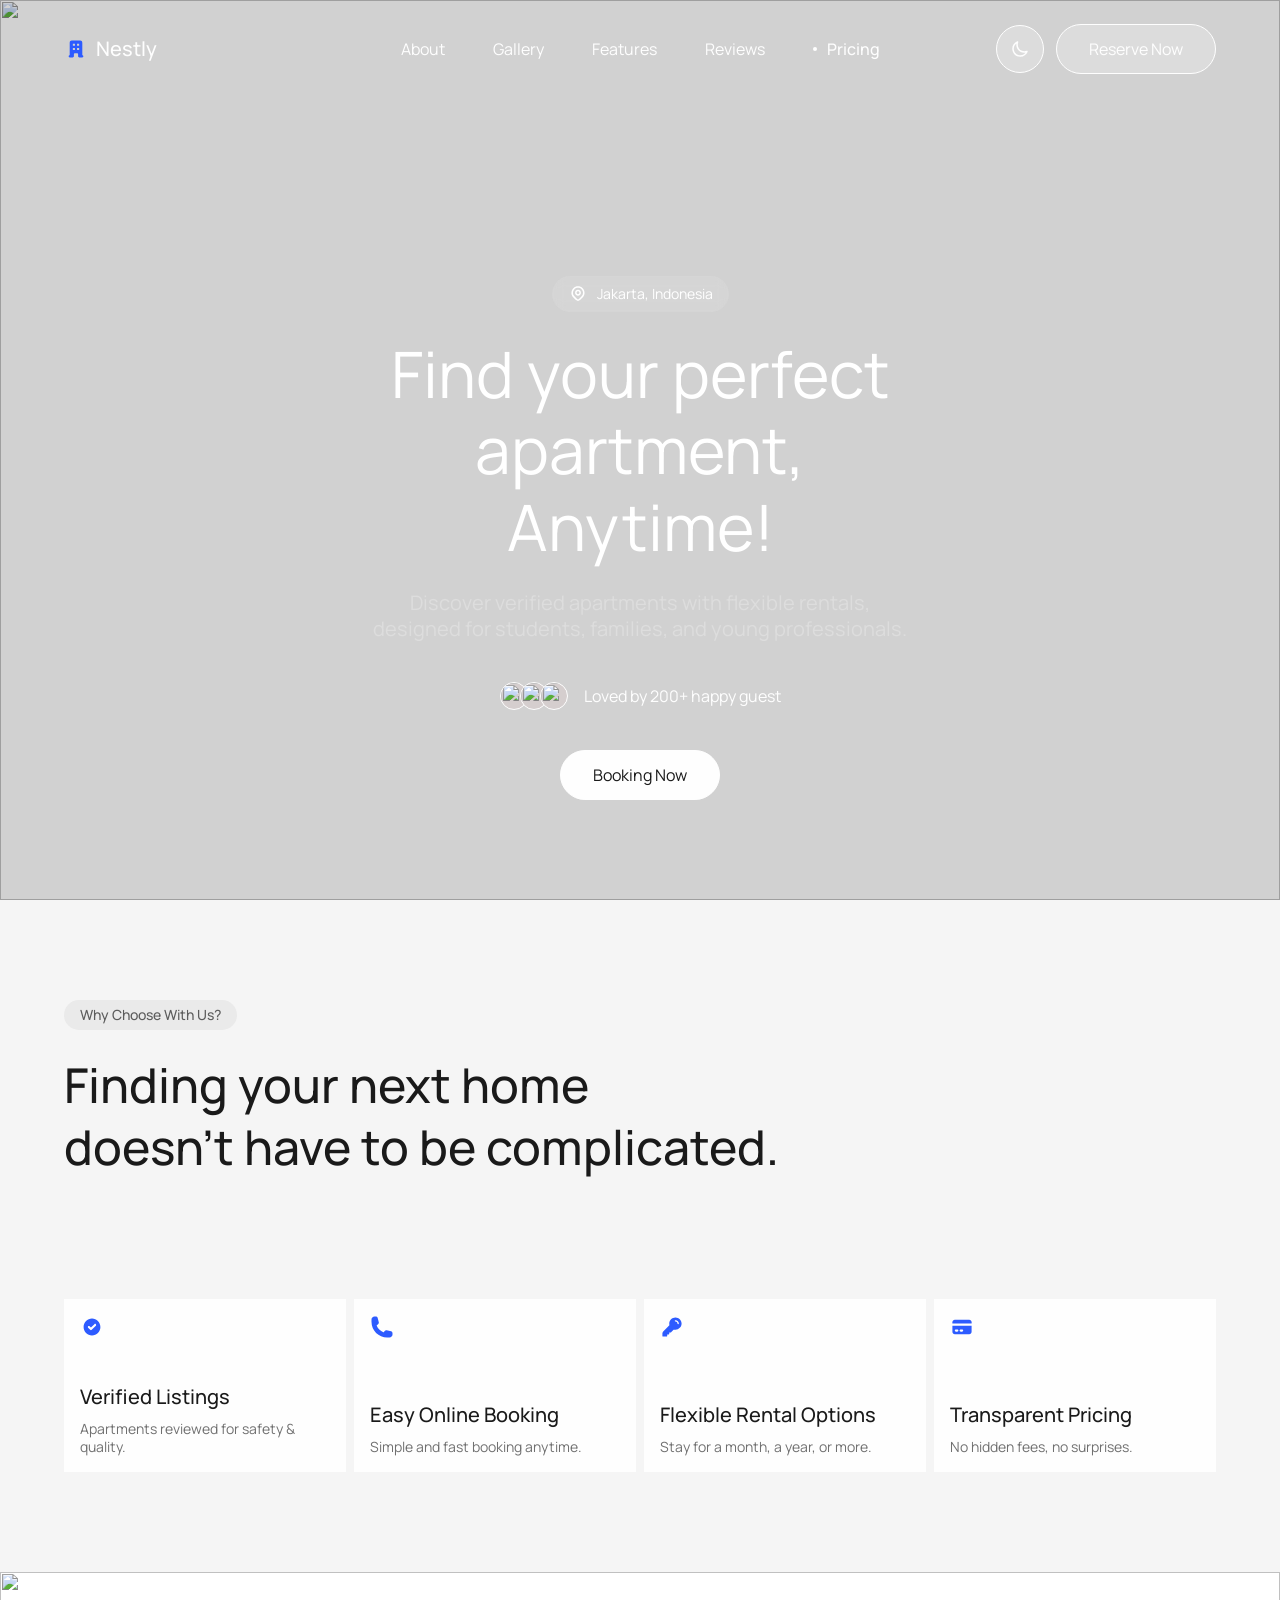
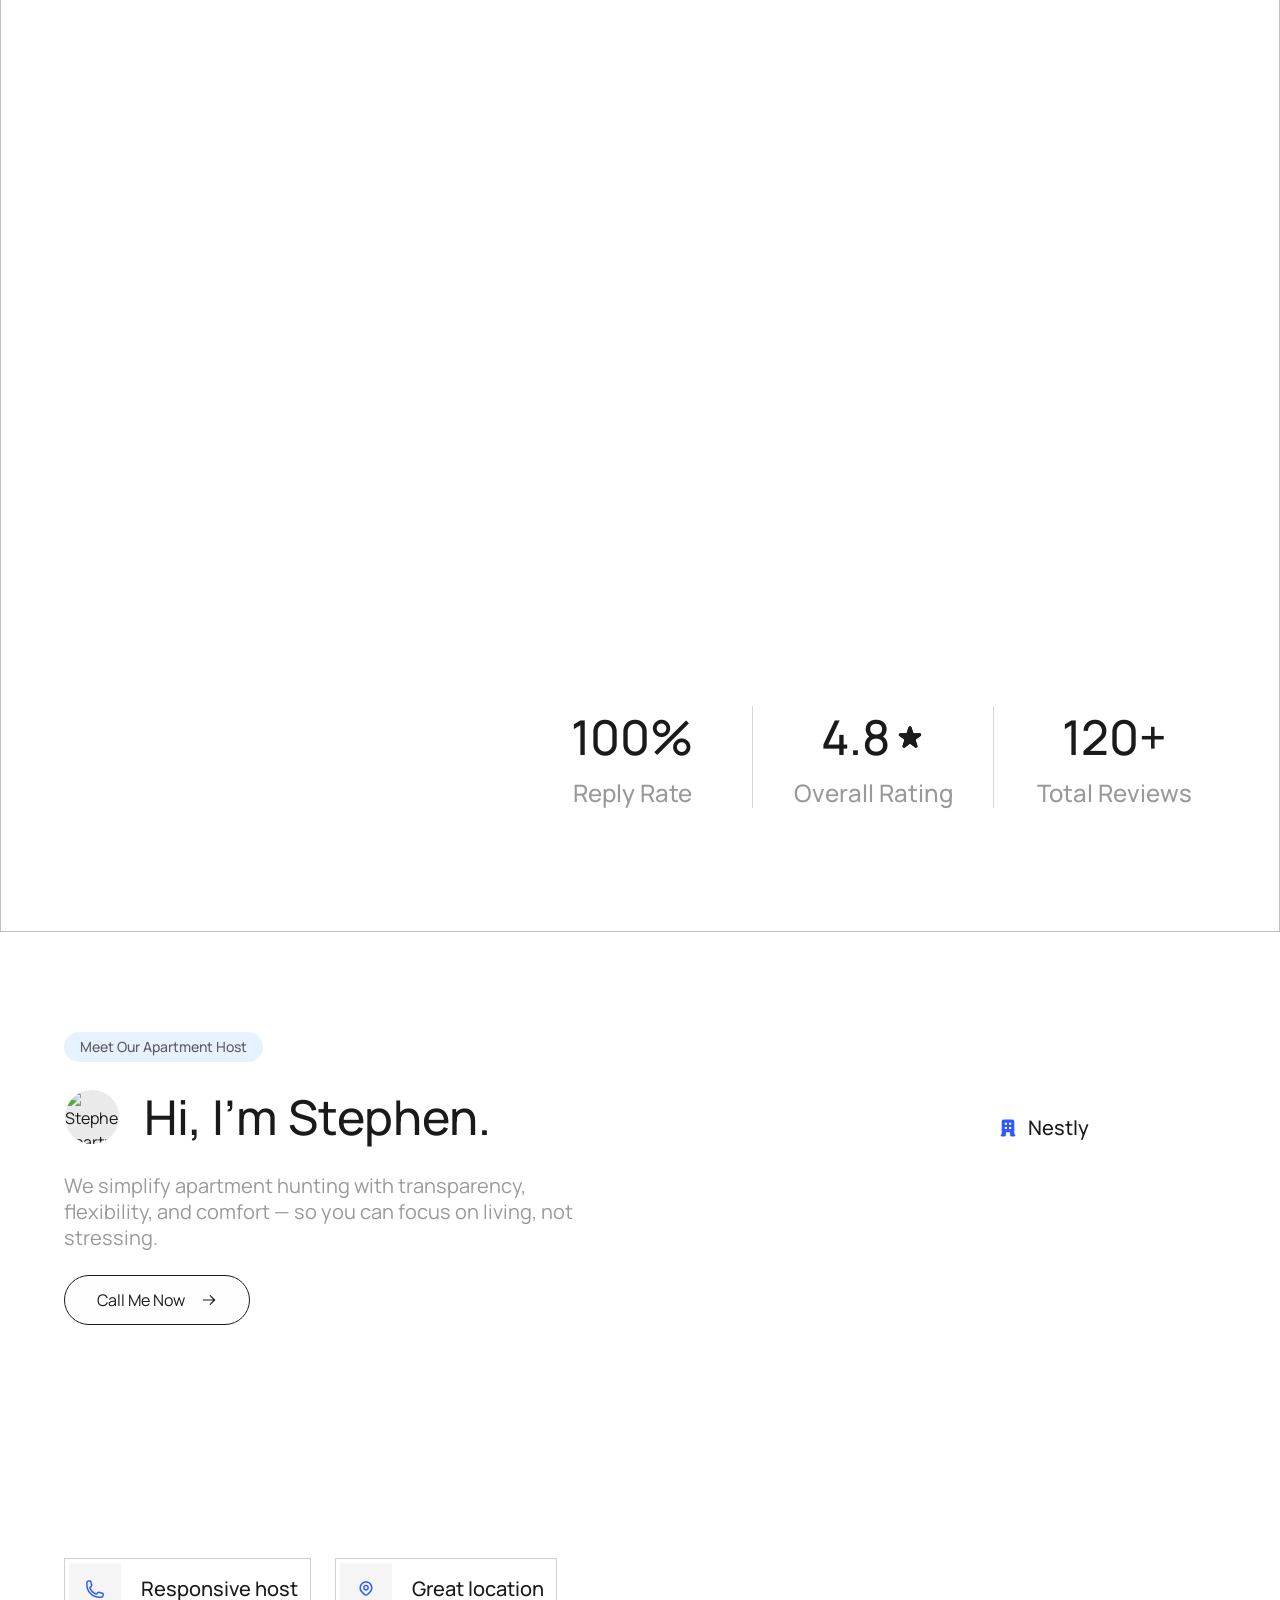
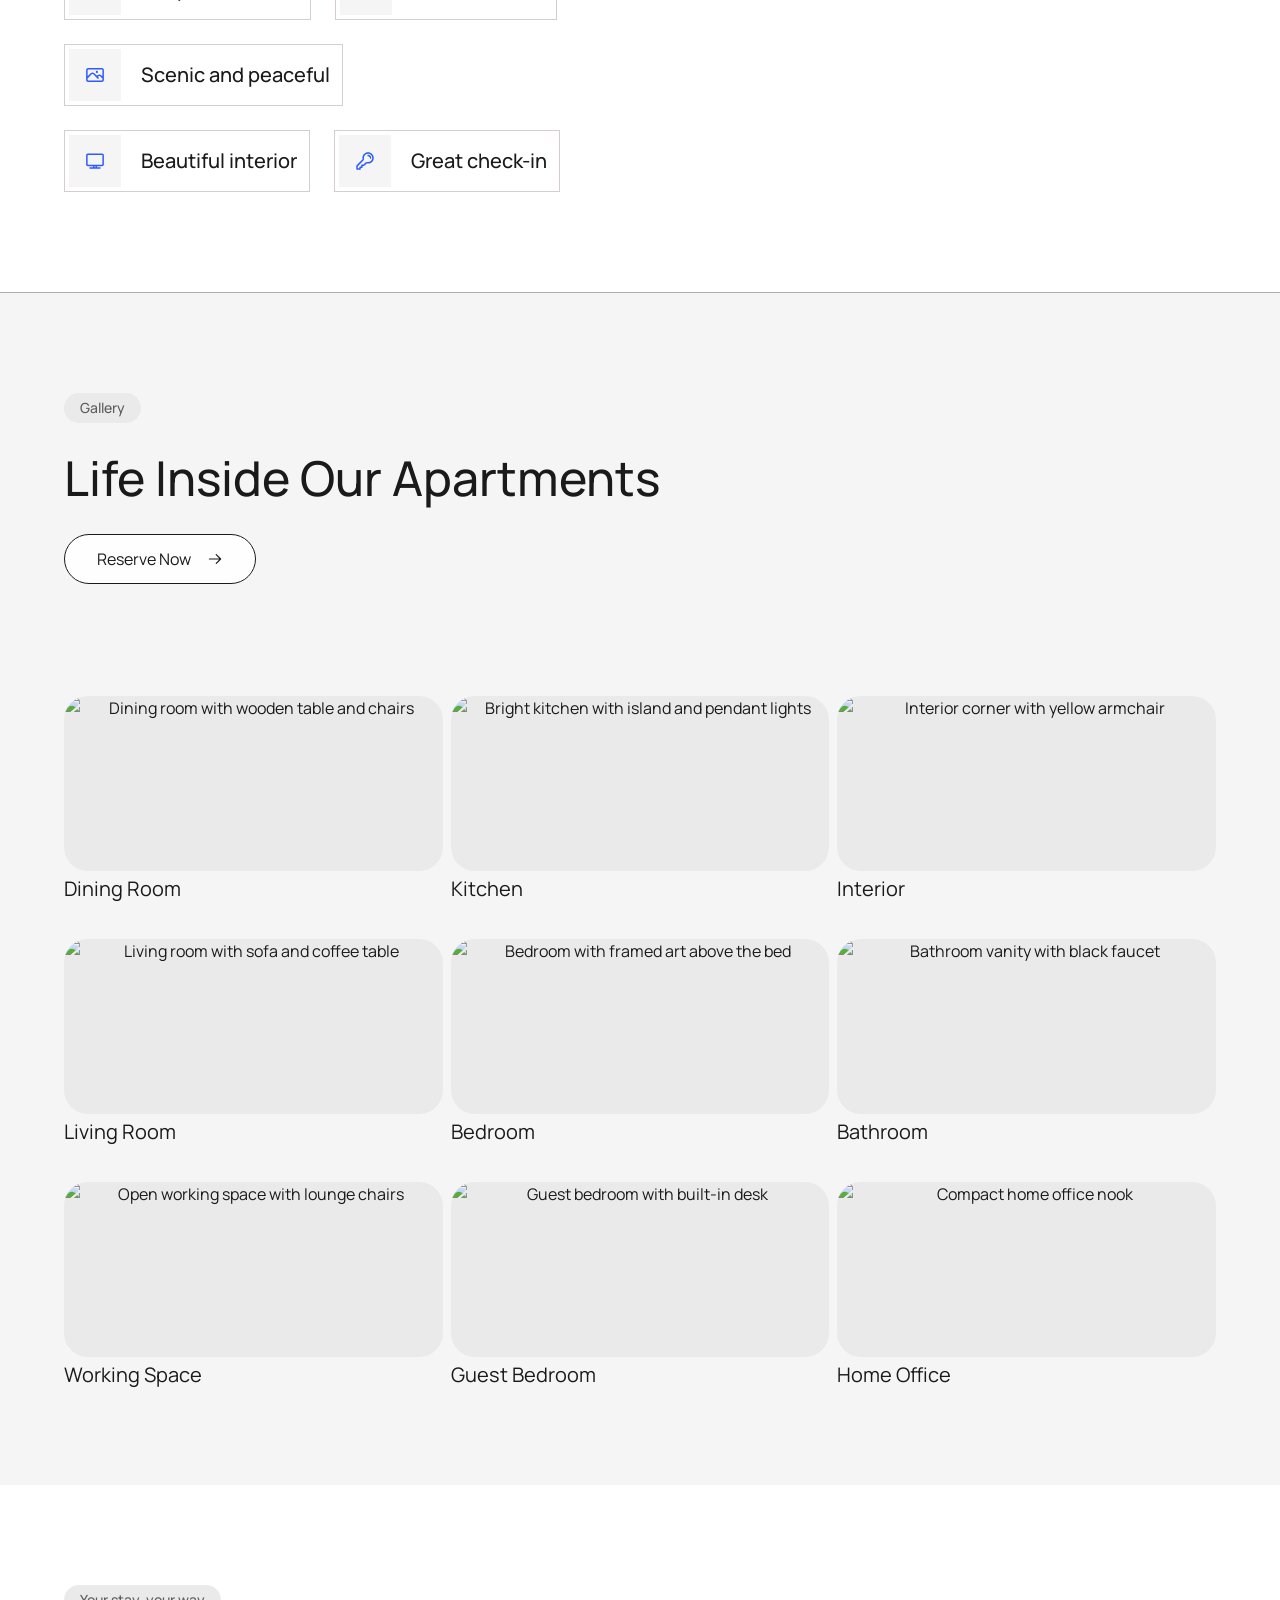
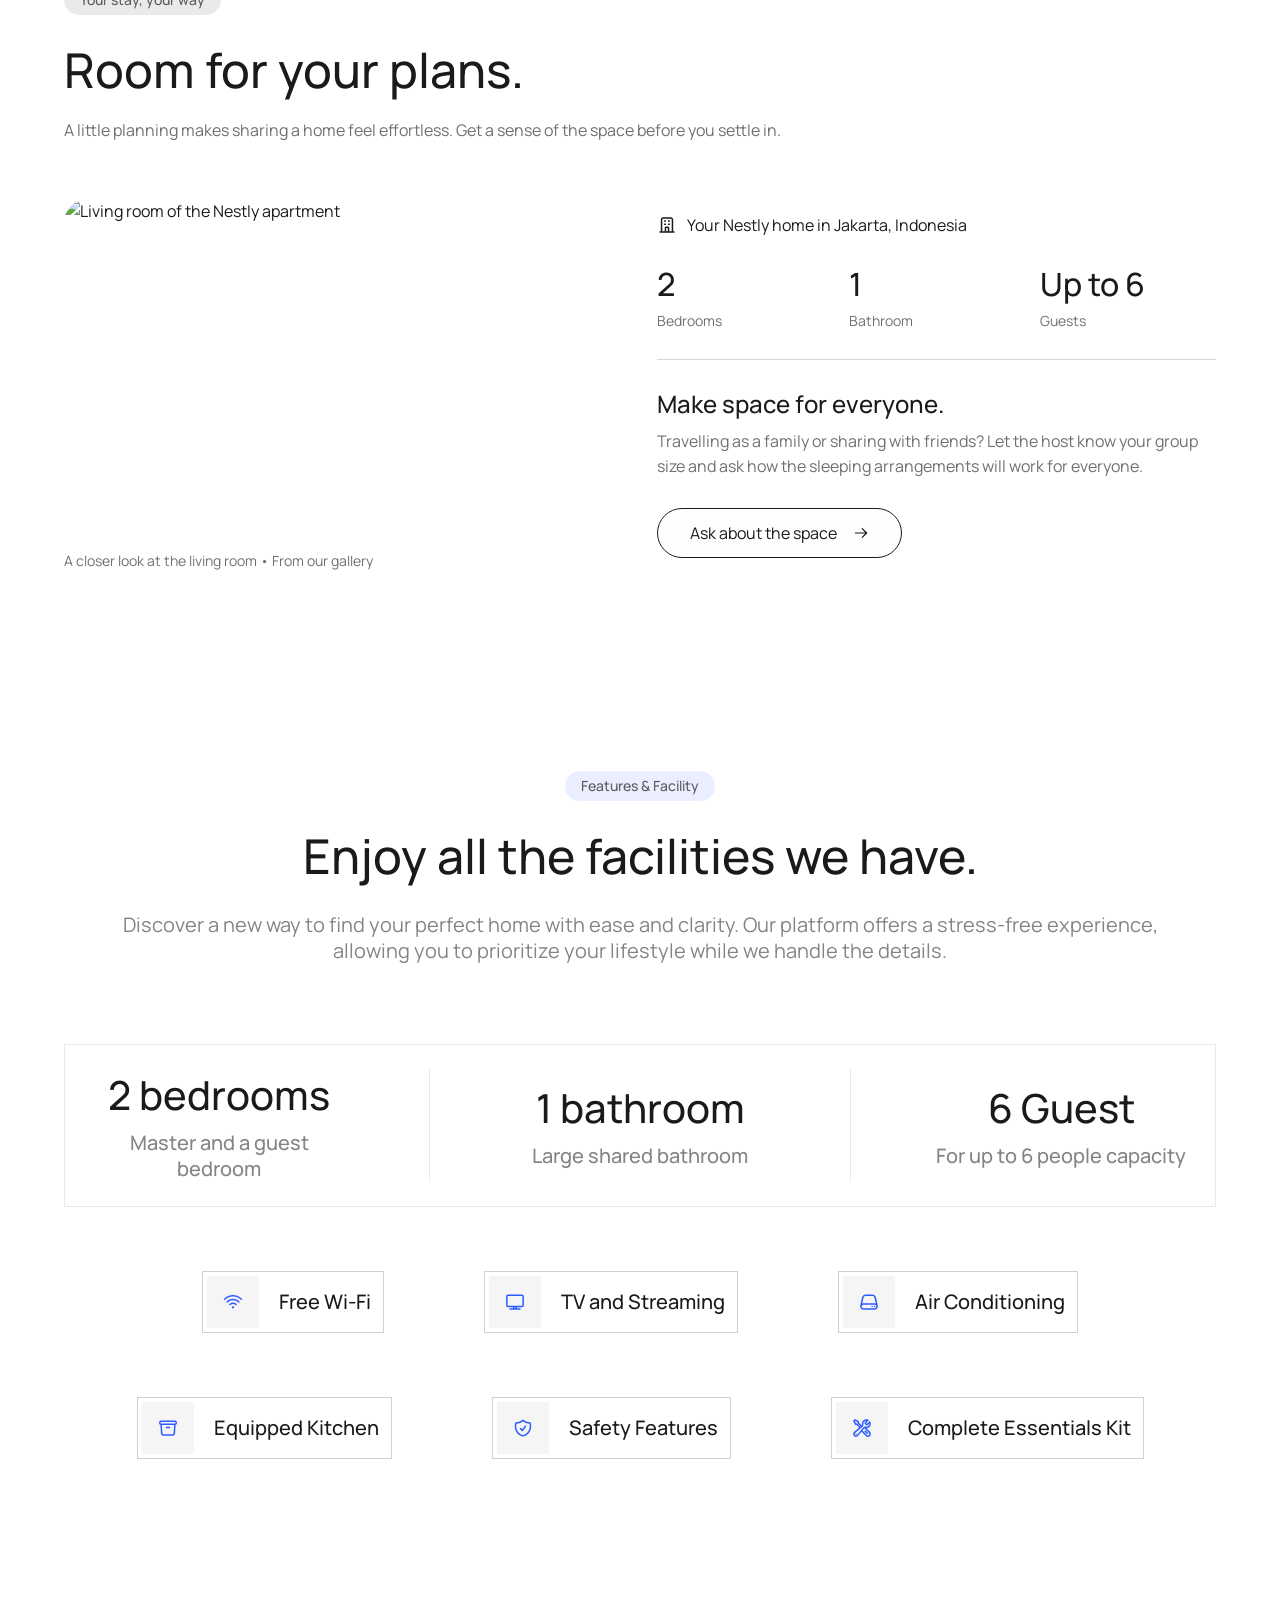
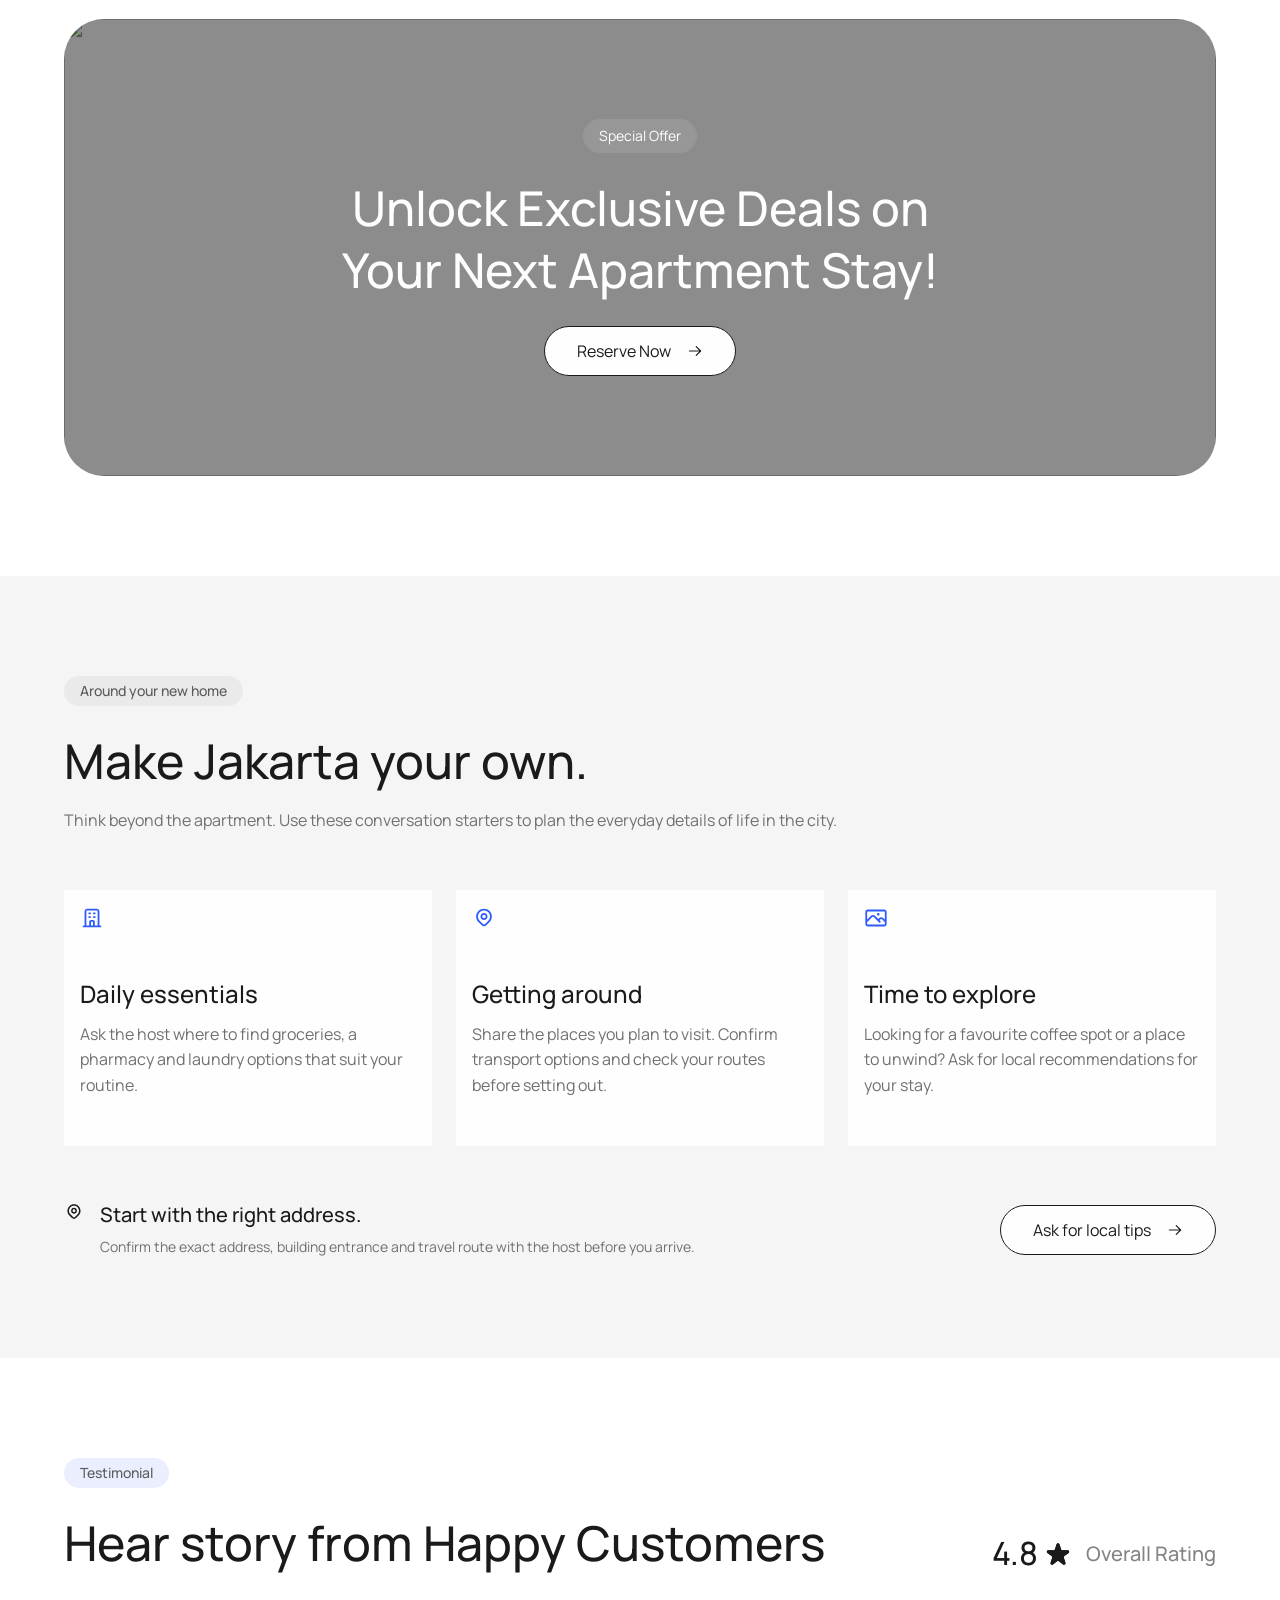
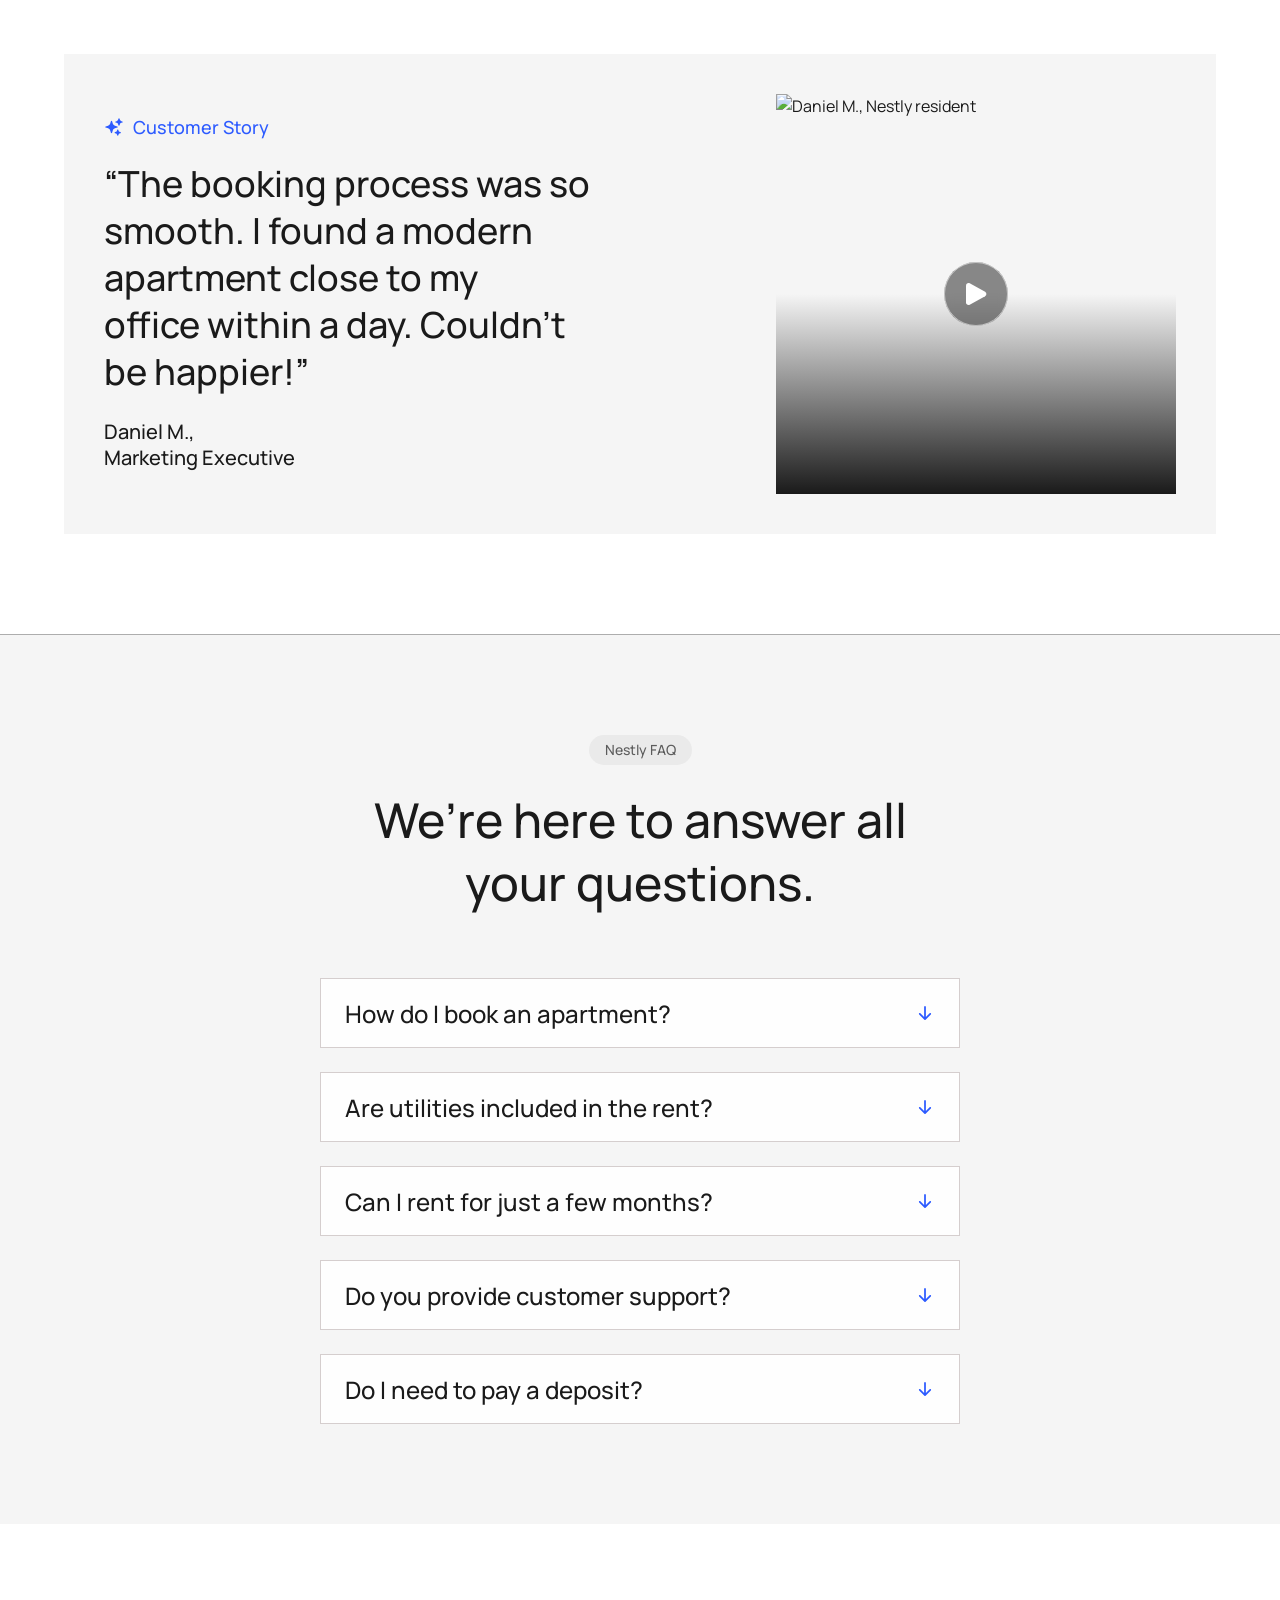
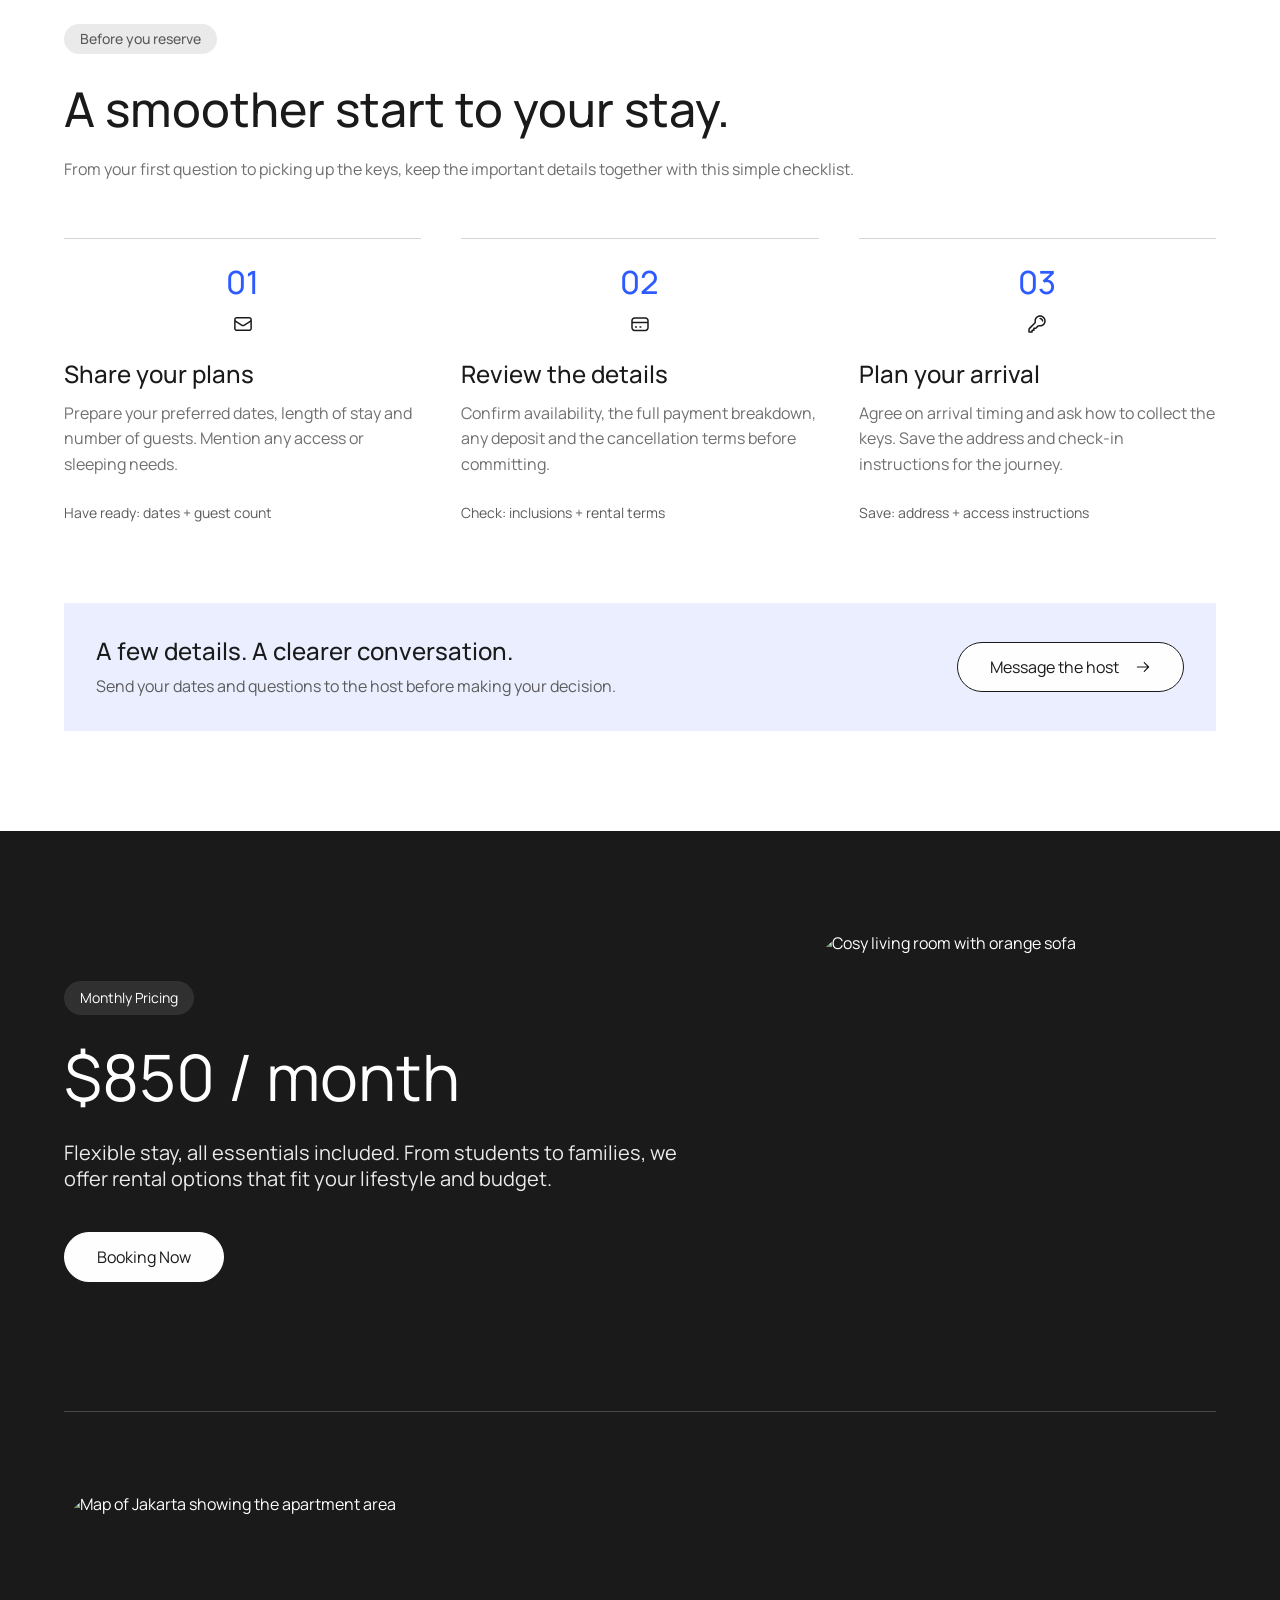
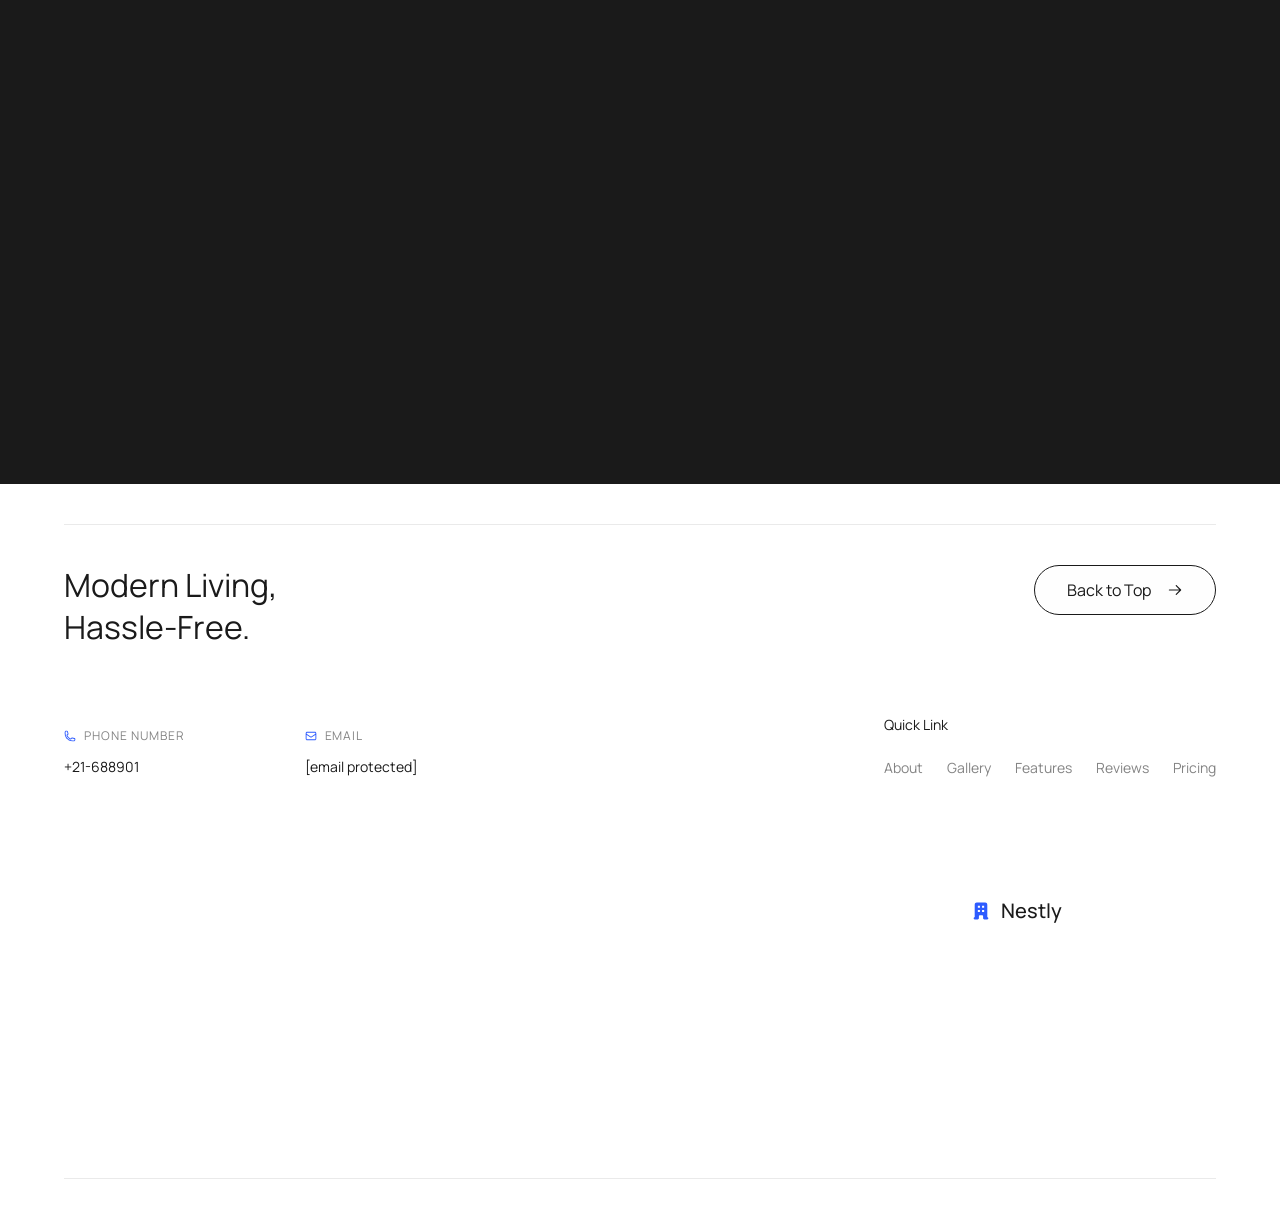
==== index.html @ e9265925 "chalesh" ====
<!doctype html>
<html lang="en" dir="ltr">
<head>
  <meta charset="utf-8">
  <meta name="viewport" content="width=device-width, initial-scale=1, viewport-fit=cover">
  <title>Nestly — Verified Apartments for Rent in Jakarta, Indonesia</title>
  <meta name="description" content="Discover verified apartments in Jakarta with flexible rentals, transparent pricing and a responsive host — designed for students, families and young professionals.">
  <meta name="theme-color" content="#1a1a1a">
  <meta property="og:type" content="website">
  <meta property="og:title" content="Nestly — Find your perfect apartment, anytime!">
  <meta property="og:description" content="Verified apartments with flexible rentals in Jakarta, Indonesia. From $850 / month.">
  <meta property="og:image" content="assets/img/hero.jpg">
  <link rel="icon" href="data:image/svg+xml,%3Csvg xmlns='http://www.w3.org/2000/svg' viewBox='0 0 20 20'%3E%3Crect width='20' height='20' rx='5' fill='%232d5bff'/%3E%3Cpath d='M6 4.5h8v11h-2.5v-3h-3v3H6z' fill='white'/%3E%3C/svg%3E">
  <link rel="preconnect" href="https://fonts.googleapis.com">
  <link rel="preconnect" href="https://fonts.gstatic.com" crossorigin>
  <link href="https://fonts.googleapis.com/css2?family=Manrope:wght@400;500&display=swap" rel="stylesheet">
  <link rel="preload" as="image" href="assets/img/hero.jpg" fetchpriority="high">
  <link rel="stylesheet" href="assets/css/styles.css">
  <script>
    // Theme before paint (no flash) + JS flag for reveal animations
    (function () {
      var d = document.documentElement; d.classList.add('js');
      try { var t = localStorage.getItem('nestly-theme'); if (t) d.setAttribute('data-theme', t); } catch (e) {}
    })();
  </script>
  <script type="application/ld+json">
  {
    "@context": "https://schema.org",
    "@type": "Apartment",
    "name": "Nestly Apartment — Jakarta",
    "description": "Verified 2-bedroom apartment with flexible monthly rentals.",
    "numberOfRooms": 2,
    "numberOfBathroomsTotal": 1,
    "occupancy": { "@type": "QuantitativeValue", "maxValue": 6 },
    "address": { "@type": "PostalAddress", "addressLocality": "Jakarta", "addressCountry": "ID" },
    "aggregateRating": { "@type": "AggregateRating", "ratingValue": 4.8, "reviewCount": 120 },
    "amenityFeature": ["Free Wi-Fi", "TV and Streaming", "Air Conditioning", "Equipped Kitchen", "Safety Features", "Complete Essentials Kit"]
  }
  </script>
</head>
<body>
  <a class="skip-link" href="#main">Skip to content</a>

  <!-- Loader (Figma: Desktop - Loading) -->
  <div class="loader" id="loader" aria-hidden="true">
    <div class="loader__box">
      <svg class="i"><use href="#f-office-building"/></svg>
      <p>Wait a moment ...</p>
    </div>
  </div>

  <!-- ================= Header Nav ================= -->
  <header class="nav" id="nav">
    <a class="logo" href="#top" aria-label="Nestly home">
      <svg class="i i--24"><use href="#f-office-building"/></svg><span>Nestly</span>
    </a>
    <nav class="menu" aria-label="Primary">
      <a href="#about">About</a>
      <a href="#gallery">Gallery</a>
      <a href="#features">Features</a>
      <a href="#reviews">Reviews</a>
      <a href="#pricing">Pricing</a>
    </nav>
    <div class="nav__actions">
      <button class="icon-btn theme-toggle" type="button" aria-label="Toggle dark mode" data-theme-toggle>
        <svg class="i i-moon"><use href="#o-moon"/></svg><svg class="i i-sun"><use href="#o-sun"/></svg>
      </button>
      <a class="btn btn--outline" href="#pricing">Reserve Now</a>
      <button class="burger" type="button" aria-label="Open menu" aria-expanded="false" aria-controls="drawer" id="burger">
        <svg class="i"><use href="#o-menu-alt-3"/></svg>
      </button>
    </div>
  </header>

  <!-- Mobile menu (Figma: Mobile - Apartment Landing Page / Open Menu) -->
  <div class="drawer" id="drawer" role="dialog" aria-modal="true" aria-label="Menu" inert>
    <div class="drawer__overlay" data-close></div>
    <div class="drawer__panel">
      <div class="drawer__main">
        <div class="drawer__top">
          <a class="logo" href="#top" data-close><svg class="i i--24"><use href="#f-office-building"/></svg><span>Nestly</span></a>
          <button class="drawer__close" type="button" aria-label="Close menu" data-close><svg class="i"><use href="#o-x"/></svg></button>
        </div>
        <hr>
        <nav class="menu" aria-label="Mobile">
          <a href="#about" data-close>About</a>
          <a href="#gallery" data-close>Gallery</a>
          <a href="#features" data-close>Features</a>
          <a href="#reviews" data-close>Reviews</a>
          <a href="#pricing" data-close>Pricing</a>
        </nav>
        <hr>
        <a class="btn btn--ghost" href="#pricing" data-close style="align-self:center">Reserve Now</a>
      </div>
      <div class="drawer__extra">
        <hr>
        <div class="stay-summary">
          <div><strong>Jakarta, Indonesia</strong><span>2 bedrooms · 1 bathroom · Up to 6 guests</span></div>
          <p class="price">$850<br>/ month</p>
        </div>
        <div class="support">
          <h3><svg class="i"><use href="#o-support-lifebuoy"/></svg>Need a little guidance?</h3>
          <p>Ask about dates, sleeping arrangements or arrival details before you reserve.</p>
          <a href="/cdn-cgi/l/email-protection#731b161f03331d1600071f0a5d101c1e4c000611191610074e22061600071a1c1d56414312111c06075641431e0a5641430007120a"><svg class="i"><use href="#o-mail"/></svg><span>Message the host</span></a>
        </div>
      </div>
    </div>
  </div>

  <main id="main">
    <!-- ================= 01 Hero ================= -->
    <section class="hero" id="top" aria-labelledby="hero-title" data-screen-label="01 Hero">
      <img class="hero__bg" src="assets/img/hero.jpg" alt="" fetchpriority="high" width="1920" height="1280">
      <div class="hero__inner">
        <div class="hero__copy">
          <span class="tag tag--glass"><svg class="i"><use href="#o-location-marker"/></svg>Jakarta, Indonesia</span>
          <h1 id="hero-title">Find your perfect apartment,<br>Anytime!</h1>
          <p class="hero__desc">Discover verified apartments with flexible rentals, designed for students, families, and young professionals.</p>
        </div>
        <div class="social-proof">
          <div class="avatars" aria-hidden="true">
            <img src="assets/img/avatar-1.jpg" alt="" width="28" height="28">
            <img src="assets/img/avatar-2.jpg" alt="" width="28" height="28">
            <img src="assets/img/avatar-3.jpg" alt="" width="28" height="28">
          </div>
          <p>Loved by 200+ happy guest</p>
        </div>
        <a class="btn btn--light" href="#pricing" style="align-self:center">Booking Now</a>
      </div>
    </section>

    <!-- ================= 02 Why choose us ================= -->
    <section class="section bg-soft why" id="about" aria-labelledby="why-title" data-screen-label="02 Why choose us">
      <div class="container">
        <header class="sec-head reveal">
          <span class="tag">Why Choose With Us?</span>
          <h2 class="h2" id="why-title">Finding your next home<br>doesn’t have to be complicated.</h2>
        </header>
        <ul class="cards-4">
          <li class="feature-card reveal"><svg class="i"><use href="#f-check-circle"/></svg><div><h3>Verified Listings</h3><p>Apartments reviewed for safety &amp; quality.</p></div></li>
          <li class="feature-card reveal"><svg class="i"><use href="#f-phone"/></svg><div><h3>Easy Online Booking</h3><p>Simple and fast booking anytime.</p></div></li>
          <li class="feature-card reveal"><svg class="i"><use href="#f-key"/></svg><div><h3>Flexible Rental Options</h3><p>Stay for a month, a year, or more.</p></div></li>
          <li class="feature-card reveal"><svg class="i"><use href="#f-credit-card"/></svg><div><h3>Transparent Pricing</h3><p>No hidden fees, no surprises.</p></div></li>
        </ul>
      </div>
    </section>

    <!-- ================= 03 Intro ================= -->
    <section class="section intro" aria-labelledby="intro-title" data-screen-label="03 Intro">
      <img class="cover" src="assets/img/intro.jpg" alt="" loading="lazy" width="1920" height="1080">
      <div class="container">
        <div class="intro__title reveal">
          <span class="tag tag--glass">Introduction</span>
          <h2 class="h2" id="intro-title">Guest Favorite Recommendation</h2>
        </div>
        <div class="keypoints reveal">
          <div class="pt"><strong>100%</strong><span>Reply Rate</span></div>
          <span class="vr" aria-hidden="true"></span>
          <div class="pt"><strong>4.8<svg class="i i--32"><use href="#f-star-empty"/></svg></strong><span>Overall Rating</span></div>
          <span class="vr" aria-hidden="true"></span>
          <div class="pt"><strong data-count="120" data-suffix="+">120+</strong><span>Total Reviews</span></div>
        </div>
      </div>
    </section>

    <!-- ================= 04 Quick Call ================= -->
    <section class="section bg-white border-b host" aria-labelledby="host-title" data-screen-label="04 Meet the host">
      <div class="container">
        <div class="host__left">
          <div class="host__head reveal">
            <span class="tag tag--sky">Meet Our Apartment Host</span>
            <div class="host__name">
              <img src="assets/img/host-stephen.jpg" alt="Stephen, apartment host" width="56" height="56" loading="lazy">
              <h2 class="h2" id="host-title">Hi, I’m Stephen.</h2>
            </div>
            <p>We simplify apartment hunting with transparency, flexibility, and comfort — so you can focus on living, not stressing.</p>
            <a class="btn" href="tel:+21688901">Call Me Now<svg class="i i--16"><use href="#o-arrow-right"/></svg></a>
          </div>
          <ul class="chips chips--host reveal">
            <li class="chip"><span class="chip__icon"><svg class="i"><use href="#o-phone"/></svg></span>Responsive host</li>
            <li class="chip"><span class="chip__icon"><svg class="i"><use href="#o-location-marker"/></svg></span>Great location</li>
            <li class="chip"><span class="chip__icon"><svg class="i"><use href="#o-photograph"/></svg></span>Scenic and peaceful</li>
            <li class="chip"><span class="chip__icon"><svg class="i"><use href="#o-tv"/></svg></span>Beautiful interior</li>
            <li class="chip"><span class="chip__icon"><svg class="i"><use href="#o-key"/></svg></span>Great check-in</li>
          </ul>
        </div>
        <div class="pattern" aria-hidden="true">
          <span class="logo-chip"><svg class="i"><use href="#f-office-building"/></svg>Nestly</span>
        </div>
      </div>
    </section>

    <!-- ================= 05 Gallery ================= -->
    <section class="section bg-soft gallery" id="gallery" aria-labelledby="gallery-title" data-screen-label="05 Gallery">
      <div class="container">
        <header class="sec-head reveal">
          <span class="tag">Gallery</span>
          <h2 class="h2" id="gallery-title">Life Inside Our Apartments</h2>
          <a class="btn" href="#pricing">Reserve Now<svg class="i i--16"><use href="#o-arrow-right"/></svg></a>
        </header>
        <ul class="gallery__grid" id="galleryGrid">
          <li><figure class="shot reveal"><button type="button" aria-label="Open Dining Room photo"><img src="assets/img/gallery-dining.jpg" alt="Dining room with wooden table and chairs" loading="lazy" width="863" height="576"></button><figcaption>Dining Room</figcaption></figure></li>
          <li><figure class="shot reveal"><button type="button" aria-label="Open Kitchen photo"><img src="assets/img/gallery-kitchen.jpg" alt="Bright kitchen with island and pendant lights" loading="lazy" width="863" height="573"></button><figcaption>Kitchen</figcaption></figure></li>
          <li><figure class="shot reveal"><button type="button" aria-label="Open Interior photo"><img src="assets/img/gallery-interior.jpg" alt="Interior corner with yellow armchair" loading="lazy" width="864" height="762"></button><figcaption>Interior</figcaption></figure></li>
          <li><figure class="shot reveal"><button type="button" aria-label="Open Living Room photo"><img src="assets/img/gallery-living.jpg" alt="Living room with sofa and coffee table" loading="lazy" width="864" height="486"></button><figcaption>Living Room</figcaption></figure></li>
          <li><figure class="shot reveal"><button type="button" aria-label="Open Bedroom photo"><img src="assets/img/gallery-bedroom.jpg" alt="Bedroom with framed art above the bed" loading="lazy" width="864" height="762"></button><figcaption>Bedroom</figcaption></figure></li>
          <li><figure class="shot reveal"><button type="button" aria-label="Open Bathroom photo"><img src="assets/img/gallery-bathroom.jpg" alt="Bathroom vanity with black faucet" loading="lazy" width="863" height="574"></button><figcaption>Bathroom</figcaption></figure></li>
          <li><figure class="shot reveal"><button type="button" aria-label="Open Working Space photo"><img src="assets/img/gallery-working.jpg" alt="Open working space with lounge chairs" loading="lazy" width="864" height="576"></button><figcaption>Working Space</figcaption></figure></li>
          <li><figure class="shot reveal"><button type="button" aria-label="Open Guest Bedroom photo"><img src="assets/img/gallery-guest-bedroom.jpg" alt="Guest bedroom with built-in desk" loading="lazy" width="864" height="486"></button><figcaption>Guest Bedroom</figcaption></figure></li>
          <li><figure class="shot reveal"><button type="button" aria-label="Open Home Office photo"><img src="assets/img/gallery-home-office.jpg" alt="Compact home office nook" loading="lazy" width="864" height="691"></button><figcaption>Home Office</figcaption></figure></li>
        </ul>
      </div>
    </section>

    <!-- ================= 06 Space planning ================= -->
    <section class="section bg-white module" aria-labelledby="space-title" data-screen-label="06 Space planning">
      <div class="container">
        <header class="mod-head reveal">
          <span class="tag">Your stay, your way</span>
          <div>
            <h2 class="h2" id="space-title">Room for your plans.</h2>
            <p class="body-16">A little planning makes sharing a home feel effortless. Get a sense of the space before you settle in.</p>
          </div>
        </header>
        <div class="space">
          <figure class="reveal">
            <div class="img"><img src="assets/img/gallery-living.jpg" alt="Living room of the Nestly apartment" loading="lazy" width="864" height="486"></div>
            <figcaption>A closer look at the living room • From our gallery</figcaption>
          </figure>
          <div class="space__info reveal">
            <p class="context"><svg class="i"><use href="#o-office-building"/></svg>Your Nestly home in Jakarta, Indonesia</p>
            <dl class="facts">
              <div><dt>Bedrooms</dt><dd>2</dd></div>
              <div><dt>Bathroom</dt><dd>1</dd></div>
              <div><dt>Guests</dt><dd>Up to 6</dd></div>
            </dl>
            <hr class="hr">
            <div class="stack-10">
              <h3 class="title-24">Make space for everyone.</h3>
              <p class="body-16">Travelling as a family or sharing with friends? Let the host know your group size and ask how the sleeping arrangements will work for everyone.</p>
            </div>
            <a class="btn" href="/cdn-cgi/l/email-protection#78101d140838161d0b0c1401561b1715470b0d1a121d1b0c45290d1d0b0c1117165d4a48191a170d0c5d4a480c101d5d4a480b08191b1d">Ask about the space<svg class="i i--16"><use href="#o-arrow-right"/></svg></a>
          </div>
        </div>
      </div>
    </section>

    <!-- ================= 07 Facilities ================= -->
    <section class="section bg-white facilities" id="features" aria-labelledby="fac-title" data-screen-label="07 Facilities">
      <div class="container">
        <div class="facilities__content">
          <header class="sec-head sec-head--center reveal">
            <span class="tag tag--brand">Features &amp; Facility</span>
            <h2 class="h2" id="fac-title">Enjoy all the facilities we have.</h2>
            <p>Discover a new way to find your perfect home with ease and clarity. Our platform offers a stress-free experience, allowing you to prioritize your lifestyle while we handle the details.</p>
          </header>
          <div class="facilities__details">
            <div class="keybox reveal">
              <div class="pt"><strong>2 bedrooms</strong><span>Master and a guest bedroom</span></div>
              <span class="vr" aria-hidden="true"></span>
              <div class="pt"><strong>1 bathroom</strong><span>Large shared bathroom</span></div>
              <span class="vr" aria-hidden="true"></span>
              <div class="pt"><strong>6 Guest</strong><span>For up to 6 people capacity</span></div>
            </div>
            <ul class="chips chips--center reveal">
              <li class="chip"><span class="chip__icon"><svg class="i"><use href="#o-wifi"/></svg></span>Free Wi-Fi</li>
              <li class="chip"><span class="chip__icon"><svg class="i"><use href="#o-tv"/></svg></span>TV and Streaming</li>
              <li class="chip"><span class="chip__icon"><svg class="i"><use href="#o-server"/></svg></span>Air Conditioning</li>
              <li class="chip"><span class="chip__icon"><svg class="i"><use href="#o-archive"/></svg></span>Equipped Kitchen</li>
              <li class="chip"><span class="chip__icon"><svg class="i"><use href="#o-shield-check"/></svg></span>Safety Features</li>
              <li class="chip"><span class="chip__icon"><svg class="i"><use href="#o-wrench-screwdriver"/></svg></span>Complete Essentials Kit</li>
            </ul>
          </div>
        </div>
        <aside class="banner reveal" aria-labelledby="banner-title">
          <img class="cover" src="assets/img/banner.jpg" alt="" loading="lazy" width="1920" height="1280">
          <span class="tag tag--glass">Special Offer</span>
          <h2 class="h2" id="banner-title">Unlock Exclusive Deals on Your Next Apartment Stay!</h2>
          <a class="btn" href="#pricing">Reserve Now<svg class="i i--16"><use href="#o-arrow-right"/></svg></a>
        </aside>
      </div>
    </section>

    <!-- ================= 08 Local planning ================= -->
    <section class="section bg-soft module" aria-labelledby="local-title" data-screen-label="08 Local planning">
      <div class="container">
        <header class="mod-head reveal">
          <span class="tag">Around your new home</span>
          <div>
            <h2 class="h2" id="local-title">Make Jakarta your own.</h2>
            <p class="body-16">Think beyond the apartment. Use these conversation starters to plan the everyday details of life in the city.</p>
          </div>
        </header>
        <ul class="topics">
          <li class="topic reveal"><svg class="i"><use href="#o-office-building"/></svg><div><h3>Daily essentials</h3><p>Ask the host where to find groceries, a pharmacy and laundry options that suit your routine.</p></div></li>
          <li class="topic reveal"><svg class="i"><use href="#o-location-marker"/></svg><div><h3>Getting around</h3><p>Share the places you plan to visit. Confirm transport options and check your routes before setting out.</p></div></li>
          <li class="topic reveal"><svg class="i"><use href="#o-photograph"/></svg><div><h3>Time to explore</h3><p>Looking for a favourite coffee spot or a place to unwind? Ask for local recommendations for your stay.</p></div></li>
        </ul>
        <div class="guidance reveal">
          <div class="guidance__note">
            <svg class="i"><use href="#o-location-marker"/></svg>
            <div>
              <h3>Start with the right address.</h3>
              <p>Confirm the exact address, building entrance and travel route with the host before you arrive.</p>
            </div>
          </div>
          <a class="btn" href="/cdn-cgi/l/email-protection#87efe2ebf7c7e9e2f4f3ebfea9e4e8eab8f4f2e5ede2e4f3bacbe8e4e6eba2b5b7f3eef7f4a2b5b7f7ebe2e6f4e2">Ask for local tips<svg class="i i--16"><use href="#o-arrow-right"/></svg></a>
        </div>
      </div>
    </section>

    <!-- ================= 09 Story ================= -->
    <section class="section bg-white border-b story" id="reviews" aria-labelledby="story-title" data-screen-label="09 Testimonial">
      <div class="container">
        <div class="story__top reveal">
          <div class="sec-head">
            <span class="tag tag--brand">Testimonial</span>
            <h2 class="h2" id="story-title">Hear story from Happy Customers</h2>
          </div>
          <p class="rating"><strong>4.8<svg class="i i--32"><use href="#f-star-empty"/></svg></strong><span>Overall Rating</span></p>
        </div>
        <figure class="story__card reveal">
          <div class="story__text">
            <span class="story__label"><svg class="i"><use href="#f-sparkles"/></svg>Customer Story</span>
            <blockquote>“The booking process was so smooth. I found a modern apartment close to my office within a day. Couldn’t be happier!”</blockquote>
            <figcaption><cite>Daniel M.,<br>Marketing Executive</cite></figcaption>
          </div>
          <div class="story__media">
            <img src="assets/img/story-daniel.jpg" alt="Daniel M., Nestly resident" loading="lazy" width="1024" height="1024">
            <span class="play" aria-hidden="true"><svg class="i i--32"><use href="#f-play"/></svg></span>
          </div>
        </figure>
      </div>
    </section>

    <!-- ================= 10 FAQ ================= -->
    <section class="section bg-soft faq" id="faq" aria-labelledby="faq-title" data-screen-label="10 FAQ">
      <div class="container">
        <header class="sec-head sec-head--center reveal">
          <span class="tag">Nestly FAQ</span>
          <h2 class="h2" id="faq-title">We’re here to answer all<br>your questions.</h2>
        </header>
        <div class="faq__list reveal" id="faqList">
          <details class="qa" name="faq">
            <summary>How do I book an apartment?<span class="qa__icon" aria-hidden="true"><svg class="i"><use href="#f-arrow-down"/></svg></span></summary>
            <div class="qa__body"><div><p>Pick your dates, send them to the host with your guest count, then confirm the booking online once availability is checked.</p></div></div>
          </details>
          <details class="qa" name="faq">
            <summary>Are utilities included in the rent?<span class="qa__icon" aria-hidden="true"><svg class="i"><use href="#f-arrow-down"/></svg></span></summary>
            <div class="qa__body"><div><p>Yes — Wi-Fi, water and the essentials kit are included in the monthly price. Ask the host about electricity for long stays.</p></div></div>
          </details>
          <details class="qa" name="faq">
            <summary>Can I rent for just a few months?<span class="qa__icon" aria-hidden="true"><svg class="i"><use href="#f-arrow-down"/></svg></span></summary>
            <div class="qa__body"><div><p>Absolutely. Stays start from one month, and you can extend to a year or more.</p></div></div>
          </details>
          <details class="qa" name="faq">
            <summary>Do you provide customer support?<span class="qa__icon" aria-hidden="true"><svg class="i"><use href="#f-arrow-down"/></svg></span></summary>
            <div class="qa__body"><div><p>Our host keeps a 100% reply rate. Reach us at <a href="/cdn-cgi/l/email-protection" class="__cf_email__" data-cfemail="c6aea3aab686a8a3b5b2aabfe8a5a9ab">[email&#160;protected]</a> or +21-688901.</p></div></div>
          </details>
          <details class="qa" name="faq">
            <summary>Do I need to pay a deposit?<span class="qa__icon" aria-hidden="true"><svg class="i"><use href="#f-arrow-down"/></svg></span></summary>
            <div class="qa__body"><div><p>A refundable deposit may apply. The full payment breakdown is shared before you commit — no hidden fees.</p></div></div>
          </details>
        </div>
      </div>
    </section>

    <!-- ================= 11 Move-in checklist ================= -->
    <section class="section bg-white module" aria-labelledby="checklist-title" data-screen-label="11 Move-in checklist">
      <div class="container">
        <header class="mod-head reveal">
          <span class="tag">Before you reserve</span>
          <div>
            <h2 class="h2" id="checklist-title">A smoother start to your stay.</h2>
            <p class="body-16">From your first question to picking up the keys, keep the important details together with this simple checklist.</p>
          </div>
        </header>
        <ol class="steps">
          <li class="step reveal">
            <div class="step__mark"><span>01</span><svg class="i"><use href="#o-mail"/></svg></div>
            <div><h3 class="title-24">Share your plans</h3><p class="body-16">Prepare your preferred dates, length of stay and number of guests. Mention any access or sleeping needs.</p></div>
            <small>Have ready: dates + guest count</small>
          </li>
          <li class="step reveal">
            <div class="step__mark"><span>02</span><svg class="i"><use href="#o-credit-card"/></svg></div>
            <div><h3 class="title-24">Review the details</h3><p class="body-16">Confirm availability, the full payment breakdown, any deposit and the cancellation terms before committing.</p></div>
            <small>Check: inclusions + rental terms</small>
          </li>
          <li class="step reveal">
            <div class="step__mark"><span>03</span><svg class="i"><use href="#o-key"/></svg></div>
            <div><h3 class="title-24">Plan your arrival</h3><p class="body-16">Agree on arrival timing and ask how to collect the keys. Save the address and check-in instructions for the journey.</p></div>
            <small>Save: address + access instructions</small>
          </li>
        </ol>
        <div class="prompt reveal">
          <div>
            <h3>A few details. A clearer conversation.</h3>
            <p>Send your dates and questions to the host before making your decision.</p>
          </div>
          <a class="btn" href="/cdn-cgi/l/email-protection#563e333a2616383325223a2f7835393b692523343c3335226b1439393d3f3831736466333827233f242f">Message the host<svg class="i i--16"><use href="#o-arrow-right"/></svg></a>
        </div>
      </div>
    </section>

    <!-- ================= 12 Pricing ================= -->
    <section class="section pricing" id="pricing" aria-labelledby="price-title" data-screen-label="12 Pricing">
      <div class="container">
        <div class="pricing__body">
          <div class="pricing__copy reveal">
            <div>
              <span class="tag tag--glass">Monthly Pricing</span>
              <h2 class="pricing__price" id="price-title">$850 / month</h2>
              <p>Flexible stay, all essentials included. From students to families, we offer rental options that fit your lifestyle and budget.</p>
            </div>
            <a class="btn btn--light" href="/cdn-cgi/l/email-protection#335b565f43735d5640475f4a1d505c5e0c404651595650470e715c5c585a5d5416010341564246564047160103167601160b03160a071601031601070b06031601031601751601035e5c5d475b">Booking Now</a>
          </div>
          <div class="pricing__img reveal"><img src="assets/img/pricing.jpg" alt="Cosy living room with orange sofa" loading="lazy" width="800" height="800"></div>
        </div>
        <hr>
        <div class="map reveal"><img src="assets/img/map-jakarta.png" alt="Map of Jakarta showing the apartment area" loading="lazy" width="1280" height="930"></div>
      </div>
    </section>
  </main>

  <!-- ================= 13 Footer ================= -->
  <footer class="footer" data-screen-label="13 Footer">
    <div class="container">
      <hr class="hr" style="background:var(--line-3)">
      <div class="footer__top">
        <div class="footer__brand">
          <div class="brand-row">
            <p>Modern Living,<br>Hassle-Free.</p>
            <a class="btn" href="#top">Back to Top<svg class="i i--16"><use href="#o-arrow-right"/></svg></a>
          </div>
          <dl class="contacts">
            <div><dt><svg class="i i--12"><use href="#o-phone"/></svg>PHONE NUMBER</dt><dd><a href="tel:+21688901">+21-688901</a></dd></div>
            <div><dt><svg class="i i--12"><use href="#o-mail"/></svg>EMAIL</dt><dd><a href="/cdn-cgi/l/email-protection#6b030e071b2b050e181f071245080406"><span class="__cf_email__" data-cfemail="670f020b1727090214130b1e4904080a">[email&#160;protected]</span></a></dd></div>
          </dl>
        </div>
        <div class="footer__nav">
          <a class="btn" href="#top">Back to Top<svg class="i i--16"><use href="#o-arrow-right"/></svg></a>
          <nav class="footer__menu" aria-labelledby="ql">
            <h2 id="ql">Quick Link</h2>
            <div class="footer__links">
              <a href="#about">About</a><a href="#gallery">Gallery</a><a href="#features">Features</a><a href="#reviews">Reviews</a><a href="#pricing">Pricing</a>
            </div>
          </nav>
        </div>
      </div>
      <div class="pattern" aria-hidden="true" style="height:320px">
        <span class="logo-chip"><svg class="i"><use href="#f-office-building"/></svg>Nestly</span>
      </div>
      <hr class="hr" style="background:var(--line-3)">
    </div>
  </footer>

  <!-- Gallery lightbox -->
  <dialog class="lightbox" id="lightbox" aria-label="Photo viewer">
    <button class="icon-btn lightbox__close" type="button" aria-label="Close" data-lb="close"><svg class="i"><use href="#o-x"/></svg></button>
    <figure class="lightbox__fig">
      <img id="lbImg" alt="">
      <div class="lightbox__bar">
        <figcaption><span id="lbCap"></span><small id="lbCount"></small></figcaption>
        <div class="lightbox__ctrl">
          <button class="icon-btn prev" type="button" aria-label="Previous photo" data-lb="prev"><svg class="i"><use href="#o-arrow-right"/></svg></button>
          <button class="icon-btn" type="button" aria-label="Next photo" data-lb="next"><svg class="i"><use href="#o-arrow-right"/></svg></button>
        </div>
      </div>
    </figure>
  </dialog>

  <script data-cfasync="false" src="/cdn-cgi/scripts/5c5dd728/cloudflare-static/email-decode.min.js"></script><script src="assets/js/icons.js"></script>
  <script src="assets/js/main.js"></script>
</body>
</html>
---- assets/css/styles.css ----
/* ==========================================================================
   Nestly — Apartment Landing Page
   All values lifted from "Nestly - Apartment Landing Page UI Kit.fig"
   Breakpoints: Desktop 1440 · Tablet 1024 · Mobile 440 (fluid between)
   ========================================================================== */

/* ---------- Tokens (Figma "Colors Token") ---------- */
:root {
  --white: #ffffff;          /* Neutral / White / 100 – page background   */
  --paper: #fefefe;          /* Generic/White – cards, buttons            */
  --soft: #f5f5f5;           /* Neutral- #FAFAFA/50 – alt section bg       */
  --tag: #eaeaea;            /* Neutral/200 – pills                        */
  --tag-ink: #5c5c5c;        /* pill label                                 */
  --ink: #1a1a1a;            /* Generic/Black – primary text               */
  --muted: #707070;          /* body copy                                  */
  --muted-2: #848484;        /* secondary copy                             */
  --muted-3: #999999;        /* tertiary copy                              */
  --line: #d6d6d6;           /* dividers                                   */
  --line-2: #d5cece;         /* chip / FAQ borders                         */
  --line-3: #eaeaea;         /* soft dividers                              */
  --section-line: #adadad;   /* section bottom border                      */
  --brand: #2d5bff;          /* Blue - Branding / 100                      */
  --brand-soft: #eaeeff;     /* Blue - Branding / 10                       */
  --brand-sky: #e6f2ff;
  --pricing-bg: #1a1a1a;
  --pattern-filter: none;

  --font: "Manrope", ui-sans-serif, system-ui, -apple-system, "Segoe UI", sans-serif;
  --pad-x: 64px;             /* desktop 64 · tablet 32 · mobile 24 */
  --pad-y: 100px;
  --maxw: 1312px;
  --ease: cubic-bezier(.2, .7, .2, 1);
  color-scheme: light;
}

[data-theme="dark"] {
  --white: #111214;
  --paper: #1b1c1f;
  --soft: #16171a;
  --tag: #2a2b30;
  --tag-ink: #c9c9c9;
  --ink: #f2f2f2;
  --muted: #a7a7a7;
  --muted-2: #9a9a9a;
  --muted-3: #8e8e8e;
  --line: #34353a;
  --line-2: #35363b;
  --line-3: #2a2b30;
  --section-line: #2c2d31;
  --brand: #6f8dff;
  --brand-soft: #1c2342;
  --brand-sky: #1a2638;
  --pricing-bg: #0a0a0b;
  --pattern-filter: invert(1);
  color-scheme: dark;
}

/* ---------- Base ---------- */
*, *::before, *::after { box-sizing: border-box; }
html { scroll-behavior: smooth; -webkit-text-size-adjust: 100%; }
@media (prefers-reduced-motion: reduce) { html { scroll-behavior: auto; } }
body {
  margin: 0;
  font-family: var(--font);
  font-size: 16px;
  line-height: 1.5;
  color: var(--ink);
  background: var(--white);
  -webkit-font-smoothing: antialiased;
  overflow-x: hidden;
  transition: background-color .3s, color .3s;
}
img { display: block; max-width: 100%; }
a { color: inherit; text-decoration: none; }
button { font: inherit; color: inherit; background: none; border: 0; padding: 0; cursor: pointer; }
h1, h2, h3, p, ul, ol, figure, blockquote, dl, dd { margin: 0; padding: 0; }
ul, ol { list-style: none; }
:focus-visible { outline: 2px solid var(--brand); outline-offset: 3px; border-radius: 4px; }
.sr-only { position: absolute; width: 1px; height: 1px; overflow: hidden; clip: rect(0 0 0 0); white-space: nowrap; }
.skip-link { position: fixed; left: 16px; top: -60px; z-index: 200; background: var(--ink); color: var(--white); padding: 12px 20px; border-radius: 100px; transition: top .2s; }
.skip-link:focus { top: 16px; }

.i { width: 20px; height: 20px; flex: none; fill: currentColor; display: block; }
.i--12 { width: 12px; height: 12px; }
.i--16 { width: 16px; height: 16px; }
.i--24 { width: 24px; height: 24px; }
.i--32 { width: 32px; height: 32px; }
.c-brand { color: var(--brand); }

.section { padding: var(--pad-y) var(--pad-x); }
.container { width: 100%; max-width: var(--maxw); margin-inline: auto; }
.bg-soft { background: var(--soft); }
.bg-white { background: var(--white); }
.border-b { border-bottom: 1px solid var(--section-line); }

/* ---------- Pills / Tags ---------- */
.tag {
  display: inline-flex; align-items: center; gap: 9px;
  align-self: flex-start;
  padding: 8px 16px; border-radius: 100px;
  background: var(--tag); color: var(--tag-ink);
  font-size: 14px; font-weight: 500; line-height: 1;
  white-space: nowrap;
}
.tag--brand { background: var(--brand-soft); }
.tag--sky { background: var(--brand-sky); }
.tag--glass {
  background: rgba(255, 255, 255, .1); color: #fff;
  font-weight: 400; line-height: 1.3;
  -webkit-backdrop-filter: blur(6px); backdrop-filter: blur(6px);
}

/* ---------- Type ---------- */
.h2 { font-size: 48px; font-weight: 500; line-height: 1.3; color: var(--ink); text-wrap: balance; }
.lead { font-size: 20px; line-height: 1.3; }
.body-16 { font-size: 16px; line-height: 1.6; color: var(--muted); }
.title-24 { font-size: 24px; font-weight: 500; line-height: 1.3; }
.text-pretty { text-wrap: pretty; }

/* ---------- Buttons (Figma "Button" variants) ---------- */
.btn {
  display: inline-flex; align-items: center; justify-content: center; gap: 16px;
  padding: 16px 32px; border-radius: 100px;
  font-size: 16px; font-weight: 400; line-height: 1; white-space: nowrap;
  border: 1px solid var(--ink); background: var(--paper); color: var(--ink);
  transition: background-color .25s var(--ease), color .25s var(--ease), border-color .25s, transform .25s var(--ease);
  align-self: flex-start;
}
.btn .i { transition: transform .25s var(--ease); }
.btn:hover { background: var(--ink); color: var(--white); }
.btn:hover .i { transform: translateX(4px); }
.btn:active { transform: scale(.98); }

.btn--light { gap: 10px; background: #fefefe; color: #1a1a1a; border-color: #fefefe; }
.btn--light:hover { background: #eaeaea; border-color: #eaeaea; color: #1a1a1a; }
.btn--ghost { gap: 10px; background: rgba(255, 255, 255, .25); border-color: #fefefe; color: #fefefe; }
.btn--ghost:hover { background: #fefefe; color: #1a1a1a; }
.btn--dark { gap: 10px; background: #1a1a1a; color: #fff; border-color: #1a1a1a; }
.btn--dark:hover { background: #333; border-color: #333; color: #fff; }

/* ==========================================================================
   Header Nav  (variants: Transparent · White background · Mobile open)
   ========================================================================== */
.nav {
  position: fixed; inset: 0 0 auto 0; z-index: 60;
  height: 96px; padding: 24px var(--pad-x);
  display: grid; grid-template-columns: 1fr auto 1fr; align-items: center;
  color: #fefefe;
  transition: background-color .3s var(--ease), color .3s, border-color .3s, height .3s var(--ease);
  border-bottom: 1px solid transparent;
}
.nav.is-solid { background: var(--paper); color: var(--ink); border-bottom-color: var(--line-2); }
.logo { display: inline-flex; align-items: center; gap: 8px; font-size: 20px; font-weight: 500; line-height: 1; justify-self: start; }
.logo .i { color: var(--brand); }
.menu { display: flex; align-items: center; gap: 32px; }
.menu a {
  position: relative; display: inline-flex; align-items: center; gap: 10px;
  padding: 8px; font-size: 16px; line-height: 1;
  transition: color .2s;
}
.menu a::before {
  content: ""; width: 4px; height: 4px; border-radius: 50%; background: var(--brand);
  display: none;
}
.menu a:hover { opacity: .75; }
.menu a.is-active { color: var(--brand); font-weight: 500; opacity: 1; }
.menu a.is-active::before { display: block; }
.nav:not(.is-solid) .menu a.is-active { color: #fefefe; }
.nav:not(.is-solid) .menu a.is-active::before { background: #fefefe; }
.nav__actions { justify-self: end; display: flex; align-items: center; gap: 12px; }
.nav .btn--outline {
  gap: 10px; background: rgba(255, 255, 255, .25); color: currentColor; border-color: currentColor;
}
.nav .btn--outline:hover { background: #fefefe; color: #1a1a1a; border-color: #fefefe; }
.nav.is-solid .btn--outline:hover { background: var(--ink); color: var(--white); border-color: var(--ink); }
.icon-btn {
  width: 48px; height: 48px; border-radius: 100px; display: inline-grid; place-items: center;
  border: 1px solid currentColor; background: rgba(255, 255, 255, .25);
  transition: background-color .25s, color .25s, transform .3s var(--ease);
}
.icon-btn:hover { background: rgba(255, 255, 255, .45); }
.nav.is-solid .icon-btn:hover { background: var(--soft); }
.theme-toggle .i-moon { display: block; }
.theme-toggle .i-sun { display: none; }
[data-theme="dark"] .theme-toggle .i-moon { display: none; }
[data-theme="dark"] .theme-toggle .i-sun { display: block; }
.burger { display: none; width: 32px; height: 32px; }
.burger .i { width: 32px; height: 32px; }

/* Mobile drawer (Header Nav / Type=Mobile open) */
.drawer {
  position: fixed; inset: 0; z-index: 80;
  visibility: hidden; pointer-events: none;
}
.drawer.is-open { visibility: visible; pointer-events: auto; }
.drawer__overlay {
  position: absolute; inset: 0; background: rgba(40, 40, 40, .5);
  -webkit-backdrop-filter: blur(12px); backdrop-filter: blur(12px);
  opacity: 0; transition: opacity .35s var(--ease);
}
.drawer.is-open .drawer__overlay { opacity: 1; }
.drawer__panel {
  position: relative; background: #1a1a1a; color: #fefefe;
  max-height: 100%; overflow-y: auto; overscroll-behavior: contain;
  transform: translateY(-16px); opacity: 0;
  transition: transform .4s var(--ease), opacity .3s var(--ease);
}
.drawer.is-open .drawer__panel { transform: none; opacity: 1; }
.drawer__main { padding: 24px 24px 48px; display: flex; flex-direction: column; align-items: center; gap: 32px; }
.drawer__top { width: 100%; display: flex; justify-content: space-between; align-items: center; }
.drawer__close .i { width: 32px; height: 32px; }
.drawer hr { width: 100%; height: 1px; border: 0; background: #5c5c5c; margin: 0; }
.drawer .menu { flex-direction: column; gap: 32px; }
.drawer .menu a { color: #fefefe; }
.drawer .menu a.is-active { color: #fefefe; }
.drawer .menu a.is-active::before { background: #fefefe; }
.drawer__extra { padding: 24px 24px 32px; display: flex; flex-direction: column; gap: 24px; }
.stay-summary { display: flex; justify-content: space-between; align-items: center; gap: 16px; }
.stay-summary strong { display: block; font-size: 16px; font-weight: 500; line-height: 1.4; }
.stay-summary span { display: block; margin-top: 8px; font-size: 12px; line-height: 1.5; color: #adadad; }
.stay-summary .price { font-size: 24px; font-weight: 500; line-height: 1.2; text-align: right; }
.support { display: flex; flex-direction: column; gap: 16px; }
.support h3 { display: flex; align-items: center; gap: 12px; font-size: 20px; font-weight: 500; line-height: 1.3; }
.support p { font-size: 14px; line-height: 1.6; color: #adadad; }
.support a { display: inline-flex; align-items: center; gap: 12px; align-self: flex-start; }
.support a span { padding: 8px; font-size: 16px; line-height: 1; }
.support a:hover span { text-decoration: underline; text-underline-offset: 4px; }

/* ==========================================================================
   01 Hero
   ========================================================================== */
.hero {
  position: relative; isolation: isolate;
  min-height: clamp(720px, 100svh, 1024px);
  padding: 100px 24px;
  display: flex; flex-direction: column; justify-content: flex-end; align-items: center;
  color: #fff; text-align: center; overflow: hidden;
}
.hero__bg, .cover { position: absolute; inset: 0; width: 100%; height: 100%; object-fit: cover; z-index: -2; }
.hero::after { content: ""; position: absolute; inset: 0; background: rgba(26, 26, 26, .2); z-index: -1; }
.hero__bg { animation: heroZoom 14s var(--ease) both; }
@keyframes heroZoom { from { transform: scale(1.08); } to { transform: scale(1); } }
.hero__inner { width: 100%; max-width: 840px; display: flex; flex-direction: column; align-items: center; gap: 40px; }
.hero__copy { display: flex; flex-direction: column; align-items: center; gap: 24px; }
.hero .tag--glass { align-self: center; padding: 8px 16px; font-size: 14px; }
.hero h1 { font-size: 64px; font-weight: 400; line-height: 1.2; color: #fff; text-wrap: balance; }
.hero__desc { font-size: 20px; line-height: 1.3; color: #ddd; max-width: 720px; text-wrap: balance; }
.social-proof { display: flex; align-items: center; gap: 16px; }
.avatars { display: flex; }
.avatars img { width: 28px; height: 28px; border-radius: 50%; border: 1px solid #fefefe; object-fit: cover; background: #d5cece; }
.avatars img + img { margin-left: -8px; }
.social-proof p { font-size: 16px; line-height: 1; color: #fefefe; }

/* ==========================================================================
   02 Why choose us
   ========================================================================== */
.why .container { display: flex; flex-direction: column; gap: 120px; }
.sec-head { display: flex; flex-direction: column; gap: 24px; }
.sec-head--center { align-items: center; text-align: center; }
.sec-head--center .tag { align-self: center; }
.cards-4 { display: grid; grid-template-columns: repeat(4, 1fr); gap: 8px; }
.feature-card {
  background: var(--paper); padding: 16px; display: flex; flex-direction: column; gap: 48px;
  transition: transform .35s var(--ease), box-shadow .35s var(--ease);
}
.feature-card:hover { transform: translateY(-4px); box-shadow: 0 18px 40px -24px rgba(26, 26, 26, .35); }
.feature-card .i { color: var(--brand); width: 24px; height: 24px; }
.feature-card h3 { font-size: 20px; font-weight: 500; line-height: 1; margin-top: 24px; }
.feature-card p { font-size: 14px; line-height: 1.3; color: var(--muted); margin-top: 13px; }
.feature-card div { margin-top: auto; }
.feature-card div h3 { margin-top: 0; }

/* ==========================================================================
   03 Intro – Guest favourite
   ========================================================================== */
.intro {
  position: relative; isolation: isolate; overflow: hidden;
  min-height: 960px; color: #fff;
  display: flex; align-items: flex-end;
}
.intro .cover { z-index: -1; }
.intro .container { display: flex; align-items: flex-end; justify-content: space-between; gap: 64px; }
.intro__title { display: flex; flex-direction: column; gap: 24px; max-width: 622px; }
.intro__title .h2 { color: #fff; }
.keypoints {
  background: #fff; color: #1a1a1a; padding: 24px;
  display: flex; align-items: center; gap: 40px; flex: none;
}
.keypoints .pt { width: 160px; display: flex; flex-direction: column; align-items: center; gap: 9px; text-align: center; }
.keypoints .pt strong { display: inline-flex; align-items: center; gap: 4px; font-size: 48px; font-weight: 500; line-height: 1.3; }
.keypoints .pt span { font-size: 24px; font-weight: 500; line-height: 1.3; color: #999; white-space: nowrap; }
.keypoints .vr { width: 1px; align-self: stretch; background: #d6d6d6; }
[data-theme="dark"] .keypoints { background: var(--paper); color: var(--ink); }
[data-theme="dark"] .keypoints .vr { background: var(--line); }

/* ==========================================================================
   04 Quick call – Meet the host
   ========================================================================== */
.host .container { display: flex; gap: 58px; align-items: stretch; }
.host__left { flex: 1 1 622px; min-height: 760px; display: flex; flex-direction: column; justify-content: space-between; gap: 64px; }
.host__head { display: flex; flex-direction: column; gap: 24px; }
.host__name { display: flex; align-items: center; gap: 24px; }
.host__name img { width: 56px; height: 56px; border-radius: 50%; object-fit: cover; border: 1px solid #fff; background: var(--tag); }
.host__head > p { font-size: 20px; line-height: 1.3; color: var(--muted-3); }
.chips { display: flex; flex-wrap: wrap; gap: 24px; }
.chip {
  display: inline-flex; align-items: center; gap: 20px;
  padding: 4px 12px 4px 4px; border: 1px solid var(--line-2);
  font-size: 20px; font-weight: 500; line-height: 1; white-space: nowrap;
  transition: border-color .25s, transform .3s var(--ease);
}
.chip:hover { border-color: var(--brand); }
.chip__icon { width: 52px; height: 52px; display: grid; place-items: center; background: var(--soft); color: var(--brand); flex: none; transition: background-color .25s, color .25s; }
.chip:hover .chip__icon { background: var(--brand); color: #fff; }
.chips--host { max-width: 622px; }

.pattern {
  position: relative; isolation: isolate; background: var(--white); overflow: hidden;
}
.pattern::before {
  content: ""; position: absolute; inset: 0; z-index: -1;
  background: url("../img/pattern.png") repeat; background-size: 40.8px 40.8px;
  opacity: .05; filter: var(--pattern-filter);
}
.pattern .logo-chip {
  position: absolute; top: 64px; right: 73px;
  width: 201px; height: 64px; background: var(--white);
  display: flex; align-items: center; justify-content: center; gap: 8px;
  font-size: 20px; font-weight: 500; line-height: 1;
}
.pattern .logo-chip .i { color: var(--brand); width: 24px; height: 24px; }
.host .pattern { flex: 0 1 632px; min-height: 760px; }

/* ==========================================================================
   05 Gallery
   ========================================================================== */
.gallery .container { display: flex; flex-direction: column; gap: 112px; }
.gallery__grid { display: grid; grid-template-columns: repeat(3, 1fr); column-gap: 8px; row-gap: 40px; }
.shot { display: flex; flex-direction: column; gap: 8px; }
.shot button { display: block; width: 100%; border-radius: 24px; overflow: hidden; background: var(--tag); aspect-ratio: 432 / 200; position: relative; }
.shot img { width: 100%; height: 100%; object-fit: cover; transition: transform .6s var(--ease); }
.shot button::after {
  content: ""; position: absolute; inset: 0; background: rgba(26, 26, 26, 0);
  transition: background-color .3s;
}
.shot button:hover img { transform: scale(1.05); }
.shot button:hover::after { background: rgba(26, 26, 26, .12); }
.shot figcaption { font-size: 20px; line-height: 1; padding-top: 0; }

/* Lightbox */
.lightbox {
  border: 0; padding: 0; background: transparent; max-width: none; max-height: none;
  width: 100vw; height: 100vh; margin: 0; color: #fff;
}
.lightbox::backdrop { background: rgba(14, 14, 14, .88); -webkit-backdrop-filter: blur(6px); backdrop-filter: blur(6px); }
.lightbox[open] { display: grid; place-items: center; animation: fadeIn .3s var(--ease); }
@keyframes fadeIn { from { opacity: 0; } to { opacity: 1; } }
.lightbox__fig { display: flex; flex-direction: column; gap: 16px; width: min(1100px, 92vw); }
.lightbox__fig img { width: 100%; max-height: 76vh; object-fit: contain; border-radius: 24px; background: #000; }
.lightbox__bar { display: flex; justify-content: space-between; align-items: center; gap: 16px; }
.lightbox__bar figcaption { font-size: 20px; line-height: 1.3; }
.lightbox__bar small { color: #adadad; font-size: 14px; margin-left: 12px; }
.lightbox__ctrl { display: flex; gap: 8px; }
.lightbox .icon-btn { border-color: rgba(255, 255, 255, .6); color: #fff; background: rgba(255, 255, 255, .1); }
.lightbox .icon-btn:hover { background: #fff; color: #1a1a1a; }
.lightbox .prev .i { transform: rotate(180deg); }
.lightbox__close { position: fixed; top: 24px; right: 24px; }

/* ==========================================================================
   06 Space planning (module)
   ========================================================================== */
.module .container { display: flex; flex-direction: column; gap: 56px; }
.mod-head { display: flex; flex-direction: column; gap: 24px; }
.mod-head .tag { padding: 8px 16px; }
.mod-head div { display: flex; flex-direction: column; gap: 16px; }
.space { display: grid; grid-template-columns: 624fr 640fr; gap: 48px; align-items: center; }
.space figure { display: flex; flex-direction: column; gap: 12px; }
.space figure .img { border-radius: 24px; overflow: hidden; aspect-ratio: 624 / 388; }
.space figure img { width: 100%; height: 100%; object-fit: cover; transition: transform .8s var(--ease); }
.space figure:hover img { transform: scale(1.04); }
.space figcaption { font-size: 14px; line-height: 1.5; color: var(--muted); }
.space__info { display: flex; flex-direction: column; gap: 28px; }
.context { display: flex; align-items: center; gap: 10px; font-size: 16px; line-height: 1.5; }
.facts { display: grid; grid-template-columns: repeat(3, 1fr); gap: 16px; }
.facts dt { order: 2; font-size: 14px; line-height: 1.4; color: var(--muted); }
.facts div { display: flex; flex-direction: column; gap: 8px; }
.facts dd { order: 1; font-size: 32px; font-weight: 500; line-height: 1.2; }
.hr { height: 1px; background: var(--line); border: 0; margin: 0; }
.stack-10 { display: flex; flex-direction: column; gap: 10px; }

/* ==========================================================================
   07 Facilities + Banner
   ========================================================================== */
.facilities .container { display: flex; flex-direction: column; gap: 160px; }
.facilities__content { display: flex; flex-direction: column; gap: 80px; }
.facilities .sec-head p { font-size: 20px; line-height: 1.3; color: var(--muted-2); max-width: 1100px; }
.facilities__details { display: flex; flex-direction: column; gap: 64px; }
.keybox {
  border: 1px solid var(--line-3); background: var(--white); padding: 24px;
  display: flex; align-items: center; justify-content: center; gap: 80px;
}
.keybox .pt { flex: 1 1 0; max-width: 314px; display: flex; flex-direction: column; align-items: center; gap: 9px; text-align: center; }
.keybox .pt strong { font-size: 40px; font-weight: 500; line-height: 1.3; }
.keybox .pt span { font-size: 20px; font-weight: 500; line-height: 1.3; color: var(--muted-2); }
.keybox .vr { width: 1px; align-self: stretch; background: var(--line-3); }
.chips--center { justify-content: center; column-gap: 100px; row-gap: 64px; max-width: 1230px; margin-inline: auto; }

.banner {
  position: relative; isolation: isolate; overflow: hidden; border-radius: 40px;
  padding: 100px 24px; display: flex; flex-direction: column; align-items: center; gap: 24px;
  text-align: center; color: #fefefe;
}
.banner .cover { z-index: -2; transition: transform 1.2s var(--ease); }
.banner:hover .cover { transform: scale(1.04); }
.banner::after { content: ""; position: absolute; inset: 0; background: rgba(26, 26, 26, .5); z-index: -1; }
.banner .tag--glass { align-self: center; }
.banner .h2 { color: #fefefe; max-width: 600px; }
.banner .btn { align-self: center; }

/* ==========================================================================
   08 Local planning (module)
   ========================================================================== */
.topics { display: grid; grid-template-columns: repeat(3, 1fr); gap: 24px; }
.topic {
  background: var(--paper); padding: 16px; min-height: 256px;
  display: flex; flex-direction: column; gap: 48px;
  transition: transform .35s var(--ease), box-shadow .35s var(--ease);
}
.topic:hover { transform: translateY(-4px); box-shadow: 0 18px 40px -24px rgba(26, 26, 26, .35); }
.topic .i { width: 24px; height: 24px; color: var(--brand); }
.topic div { display: flex; flex-direction: column; gap: 13px; }
.topic h3 { font-size: 24px; font-weight: 500; line-height: 1.3; }
.topic p { font-size: 16px; line-height: 1.6; color: var(--muted); }
.guidance { display: flex; align-items: center; justify-content: space-between; gap: 24px; }
.guidance__note { display: flex; gap: 16px; }
.guidance__note h3 { font-size: 20px; font-weight: 500; line-height: 1.3; }
.guidance__note p { font-size: 14px; line-height: 1.6; color: var(--muted); margin-top: 8px; }
.guidance .btn { align-self: center; }

/* ==========================================================================
   09 Story – Testimonial
   ========================================================================== */
.story .container { display: flex; flex-direction: column; gap: 80px; }
.story__top { display: flex; justify-content: space-between; align-items: flex-end; gap: 80px; }
.rating { display: flex; align-items: center; gap: 12px; flex: none; }
.rating strong { display: inline-flex; align-items: center; gap: 4px; font-size: 32px; font-weight: 500; line-height: 1.3; }
.rating span { font-size: 20px; font-weight: 500; line-height: 1.3; color: var(--muted-2); }
.story__card { background: var(--soft); padding: 40px; display: flex; align-items: center; justify-content: space-between; gap: 120px; }
.story__text { flex: 1 1 712px; max-width: 712px; display: flex; flex-direction: column; gap: 24px; }
.story__label { display: inline-flex; align-items: center; gap: 9px; font-size: 18px; font-weight: 500; line-height: 1; color: var(--brand); }
.story__text blockquote { font-size: 36px; font-weight: 500; line-height: 1.3; text-wrap: pretty; margin-top: 0; }
.story__text cite { font-style: normal; font-size: 20px; font-weight: 500; line-height: 1.3; }
.story__media { position: relative; flex: 0 0 400px; aspect-ratio: 1; overflow: hidden; }
.story__media img { width: 100%; height: 100%; object-fit: cover; transition: transform .8s var(--ease); }
.story__media::after { content: ""; position: absolute; inset: 0; background: linear-gradient(180deg, rgba(26, 26, 26, 0) 50%, #1a1a1a 100%); }
.story__media:hover img { transform: scale(1.05); }
.play {
  position: absolute; z-index: 1; left: 50%; top: 50%; width: 64px; height: 64px; margin: -32px 0 0 -32px;
  border-radius: 100px; background: rgba(26, 26, 26, .5); color: #fff; display: grid; place-items: center;
  -webkit-backdrop-filter: blur(4px); backdrop-filter: blur(4px);
}
.play::before { content: ""; position: absolute; inset: 0; border-radius: inherit; border: 1px solid rgba(255, 255, 255, .5); animation: pulse 2.4s var(--ease) infinite; }
@keyframes pulse { 0% { transform: scale(1); opacity: .9; } 100% { transform: scale(1.6); opacity: 0; } }

/* ==========================================================================
   10 FAQ
   ========================================================================== */
.faq .container { display: flex; flex-direction: column; align-items: center; gap: 64px; }
.faq__list { width: 100%; max-width: 640px; display: flex; flex-direction: column; gap: 24px; }
.qa { background: var(--paper); border: 1px solid var(--line-2); transition: border-color .25s; }
.qa:hover, .qa[open] { border-color: var(--ink); }
.qa summary {
  list-style: none; cursor: pointer;
  display: flex; align-items: center; justify-content: space-between; gap: 24px;
  padding: 8px 8px 8px 24px; font-size: 24px; font-weight: 500; line-height: 1.3;
}
.qa summary::-webkit-details-marker { display: none; }
.qa__icon { width: 52px; height: 52px; display: grid; place-items: center; color: var(--brand); flex: none; transition: transform .35s var(--ease); }
.qa[open] .qa__icon { transform: rotate(180deg); }
.qa__body { display: grid; grid-template-rows: 0fr; transition: grid-template-rows .35s var(--ease); }
.qa[open] .qa__body { grid-template-rows: 1fr; }
.qa__body > div { overflow: hidden; }
.qa__body p { padding: 0 84px 24px 24px; font-size: 16px; line-height: 1.6; color: var(--muted); }

/* ==========================================================================
   11 Move-in checklist (module)
   ========================================================================== */
.steps { display: grid; grid-template-columns: repeat(3, 1fr); gap: 40px; }
.step { border-top: 1px solid var(--line); padding: 24px 0; display: flex; flex-direction: column; gap: 24px; }
.step__mark { display: flex; justify-content: space-between; align-items: center; }
.step__mark span { font-size: 32px; font-weight: 500; line-height: 1.2; color: var(--brand); }
.step div { display: flex; flex-direction: column; gap: 12px; }
.step small { font-size: 14px; line-height: 1.5; color: var(--tag-ink); }
.step { transition: border-color .3s; }
.step:hover { border-top-color: var(--brand); }
.prompt { background: var(--brand-soft); padding: 32px; display: flex; align-items: center; justify-content: space-between; gap: 24px; }
.prompt h3 { font-size: 24px; font-weight: 500; line-height: 1.3; }
.prompt p { font-size: 16px; line-height: 1.6; color: var(--tag-ink); margin-top: 8px; }
.prompt .btn { align-self: center; }

/* ==========================================================================
   12 Pricing
   ========================================================================== */
.pricing { background: var(--pricing-bg); color: #fff; }
.pricing .container { display: flex; flex-direction: column; gap: 80px; }
.pricing__body { display: flex; align-items: center; justify-content: space-between; gap: 100px; }
.pricing__copy { flex: 1 1 812px; max-width: 812px; display: flex; flex-direction: column; gap: 40px; }
.pricing__copy > div { display: flex; flex-direction: column; gap: 24px; }
.pricing__price { font-size: 64px; font-weight: 400; line-height: 1.2; }
.pricing__copy p { font-size: 20px; line-height: 1.3; color: #eaeaea; }
.pricing__img { flex: 0 0 400px; aspect-ratio: 1; border-radius: 40px; overflow: hidden; }
.pricing__img img, .map img { width: 100%; height: 100%; object-fit: cover; }
.pricing hr { height: 1px; border: 0; background: #474747; margin: 0; }
.map { position: relative; border-radius: 40px; overflow: hidden; aspect-ratio: 1312 / 560; }
.map__pin {
  position: absolute; left: 50%; top: 50%; transform: translate(-50%, -100%);
  display: inline-flex; align-items: center; gap: 8px; padding: 10px 16px 10px 12px;
  background: #fefefe; color: #1a1a1a; border-radius: 100px; font-size: 14px; font-weight: 500; line-height: 1;
  box-shadow: 0 10px 30px -10px rgba(0, 0, 0, .6);
}
.map__pin .i { color: #2d5bff; }
.map__pin::after { content: ""; position: absolute; left: 50%; bottom: -6px; width: 12px; height: 12px; background: #fefefe; transform: translateX(-50%) rotate(45deg); border-radius: 2px; }

/* ==========================================================================
   13 Footer
   ========================================================================== */
.footer { padding: 40px var(--pad-x); background: var(--white); }
.footer .container { display: flex; flex-direction: column; gap: 40px; }
.footer__top { display: flex; justify-content: space-between; gap: 40px; }
.footer__brand { display: flex; flex-direction: column; gap: 80px; }
.brand-row p { font-size: 32px; line-height: 1.3; }
.contacts { display: flex; gap: 120px; }
.contacts div { display: flex; flex-direction: column; gap: 10px; }
.contacts dt { display: flex; align-items: center; gap: 8px; font-size: 12px; line-height: 16px; letter-spacing: .08em; color: var(--muted-2); }
.contacts dt .i { color: var(--brand); }
.contacts dd a { font-size: 14px; line-height: 1.35; }
.contacts dd a:hover, .footer__links a:hover { color: var(--brand); }
.footer__nav { display: flex; flex-direction: column; justify-content: space-between; align-items: flex-end; gap: 40px; }
.footer__nav .btn { align-self: flex-end; }
.footer__menu { display: flex; flex-direction: column; gap: 24px; }
.footer__menu h2 { font-size: 14px; font-weight: 400; line-height: 1.35; }
.footer__links { display: flex; gap: 24px; font-size: 14px; line-height: 1.35; color: var(--muted-2); }
.footer__links a { transition: color .2s; }
.footer .pattern { height: 320px; }
.footer .pattern .logo-chip { top: 61px; right: 100px; }
.footer__bottom { display: flex; justify-content: space-between; gap: 16px; font-size: 12px; color: var(--muted-2); }

/* ---------- Loader (Figma "Desktop - Loading") ---------- */
.loader {
  position: fixed; inset: 0; z-index: 300; background: var(--white);
  display: grid; place-items: center; transition: opacity .45s var(--ease), visibility .45s;
}
.loader.is-done { opacity: 0; visibility: hidden; }
.loader__box { display: flex; flex-direction: column; align-items: center; gap: 40px; }
.loader__box > .i { width: 64px; height: 64px; color: var(--brand); animation: bob 1.2s var(--ease) infinite alternate; }
.loader__box p { font-size: 20px; font-weight: 500; line-height: 1; }
@keyframes bob { from { transform: translateY(0); } to { transform: translateY(-8px); } }

/* ---------- Reveal on scroll ---------- */
.js .reveal { opacity: 0; transform: translateY(24px); transition: opacity .8s var(--ease), transform .8s var(--ease); }
.js .reveal.is-in { opacity: 1; transform: none; }
@media (prefers-reduced-motion: reduce) {
  .js .reveal { opacity: 1; transform: none; transition: none; }
  .hero__bg, .play::before, .loader__box > .i { animation: none; }
}

/* ==========================================================================
   Tablet  (Figma frame 1024)
   ========================================================================== */
@media (max-width: 1279px) {
  :root { --pad-x: 32px; }
  .nav { padding-inline: 32px; }
  .intro { min-height: 800px; }
  .intro .h2 { font-size: 38px; }
  .keypoints { gap: 32px; }
  .keypoints .pt { width: 128px; }
  .keypoints .pt strong { font-size: 32px; }
  .keypoints .pt span { font-size: 20px; }
  .story .h2 { font-size: 40px; }
  .story__card { gap: 80px; }
  .story__text blockquote { font-size: 32px; }
  .keybox { gap: 64px; }
  .keybox .pt strong { font-size: 32px; }
  .chips--center { column-gap: 48px; }
  .pricing__body { gap: 64px; }
  .contacts { gap: 64px; }
  .host .container { gap: 40px; }
  .host .pattern .logo-chip { right: 40px; }
  .footer__brand { gap: 64px; }
}

@media (max-width: 1080px) {
  .nav { grid-template-columns: auto 1fr auto; height: 80px; padding: 24px; }
  .nav > .menu, .nav__actions .btn--outline { display: none; }
  .nav__actions .icon-btn { width: 40px; height: 40px; }
  .burger { display: inline-grid; place-items: center; }
  .cards-4 { grid-template-columns: repeat(2, 1fr); }
  .intro .container { flex-direction: column; align-items: flex-start; gap: 48px; }
  .host .container { flex-direction: column; }
  .host__left { min-height: 0; flex-basis: auto; }
  .host .pattern { flex-basis: auto; min-height: 392px; }
  .story__top { flex-direction: column; align-items: flex-start; gap: 32px; }
  .story__card { flex-direction: column; align-items: stretch; gap: 48px; }
  .story__text { max-width: none; flex-basis: auto; }
  .story__media { flex-basis: auto; width: 100%; max-width: 520px; align-self: center; }
  .space { grid-template-columns: 1fr; gap: 32px; }
  .pricing__body { flex-direction: column; align-items: stretch; gap: 64px; }
  .pricing__img { flex-basis: auto; width: 100%; max-width: 520px; aspect-ratio: 1; }
  .guidance, .prompt { flex-direction: column; align-items: stretch; }
  .guidance .btn, .prompt .btn { align-self: stretch; }
  .footer__top { flex-direction: column; gap: 80px; }
  .footer__nav { align-items: flex-start; flex-direction: column-reverse; }
  .footer__nav .btn { display: none; }
  .footer__brand .brand-row { display: flex; justify-content: space-between; align-items: flex-start; gap: 24px; }
  .footer__brand .brand-row .btn { display: inline-flex; }
}
.footer__brand .brand-row .btn { display: none; }
@media (max-width: 1080px) {
  .footer__brand .brand-row .btn { display: inline-flex; }
}

/* ==========================================================================
   Mobile  (Figma frame 440)
   ========================================================================== */
@media (max-width: 767px) {
  :root { --pad-x: 24px; }
  .h2 { font-size: 40px; }
  .hero { min-height: 1000px; min-height: max(100svh, 760px); padding: 100px 24px; }
  .hero h1 { font-size: 48px; }
  .hero__inner { gap: 40px; }
  .social-proof { flex-direction: column; gap: 16px; }

  .why .h2, .gallery .h2 { font-size: 32px; }
  .cards-4 { grid-template-columns: 1fr; }
  .feature-card h3 { margin-top: 0; }

  .intro { min-height: 0; }
  .intro .h2 { font-size: 40px; }
  .keypoints { width: 100%; flex-direction: column; align-items: stretch; gap: 24px; }
  .keypoints .pt { width: auto; align-items: flex-start; text-align: left; }
  .keypoints .pt strong { font-size: 40px; }
  .keypoints .vr { width: auto; height: 1px; }

  .host__left { gap: 128px; }
  .host__name { gap: 24px; }
  .host__name img { width: 48px; height: 48px; }
  .chips--host { flex-direction: column; align-items: flex-start; }
  .host .pattern .logo-chip { right: auto; left: 50%; transform: translateX(-35%); top: 64px; width: 193px; }

  .gallery .container { gap: 112px; }
  .gallery__grid { grid-template-columns: 1fr; row-gap: 40px; }
  .shot button { aspect-ratio: 392 / 200; }

  .module { padding-block: 64px; }
  .module .container { gap: 40px; }
  .module .h2 { font-size: 36px; }
  .space figure .img { aspect-ratio: 392 / 280; }
  .facts dd { font-size: 28px; }

  .facilities .container { gap: 160px; }
  .facilities .h2 { font-size: 40px; }
  .keybox { flex-direction: column; gap: 40px; align-items: stretch; }
  .keybox .pt { max-width: none; }
  .keybox .vr { width: auto; height: 1px; }
  .chips--center { flex-direction: column; align-items: stretch; gap: 40px; }
  .chips--center .chip { white-space: normal; }
  .banner { border-radius: 40px; padding: 100px 24px; }
  .banner .h2 { font-size: 40px; }

  .topics { grid-template-columns: 1fr; gap: 16px; }
  .topic { min-height: 200px; }

  .story__card { padding: 40px; gap: 120px; }
  .story__text blockquote { font-size: 36px; }
  .story__media { max-width: none; }
  .rating { align-self: center; }

  .faq .h2 { font-size: 40px; }
  .qa summary { font-size: 18px; }
  .qa__body p { padding-right: 24px; }

  .steps { grid-template-columns: 1fr; gap: 32px; }
  .prompt { padding: 24px; }

  .pricing__price { font-size: 48px; }
  .pricing .container { gap: 80px; }
  .map { aspect-ratio: 1; }

  .footer { padding: 40px 24px; }
  .footer__brand { gap: 80px; }
  .brand-row p { font-size: 24px; line-height: 1.3; }
  .contacts { justify-content: space-between; gap: 24px; }
  .footer__links { justify-content: space-between; gap: 12px; width: 100%; }
  .footer__menu { width: 100%; }
  .footer__nav { width: 100%; }
  .footer .pattern .logo-chip { right: 50%; transform: translateX(50%); }
  .footer__bottom { flex-direction: column; }
}

@media (max-width: 400px) {
  .hero h1 { font-size: 40px; }
  .h2, .intro .h2, .facilities .h2, .faq .h2, .banner .h2 { font-size: 34px; }
  .story__text blockquote { font-size: 28px; }
  .story__card { padding: 24px; }
  .chip { font-size: 18px; }
  .footer__brand > .brand-row { flex-direction: column; }
}
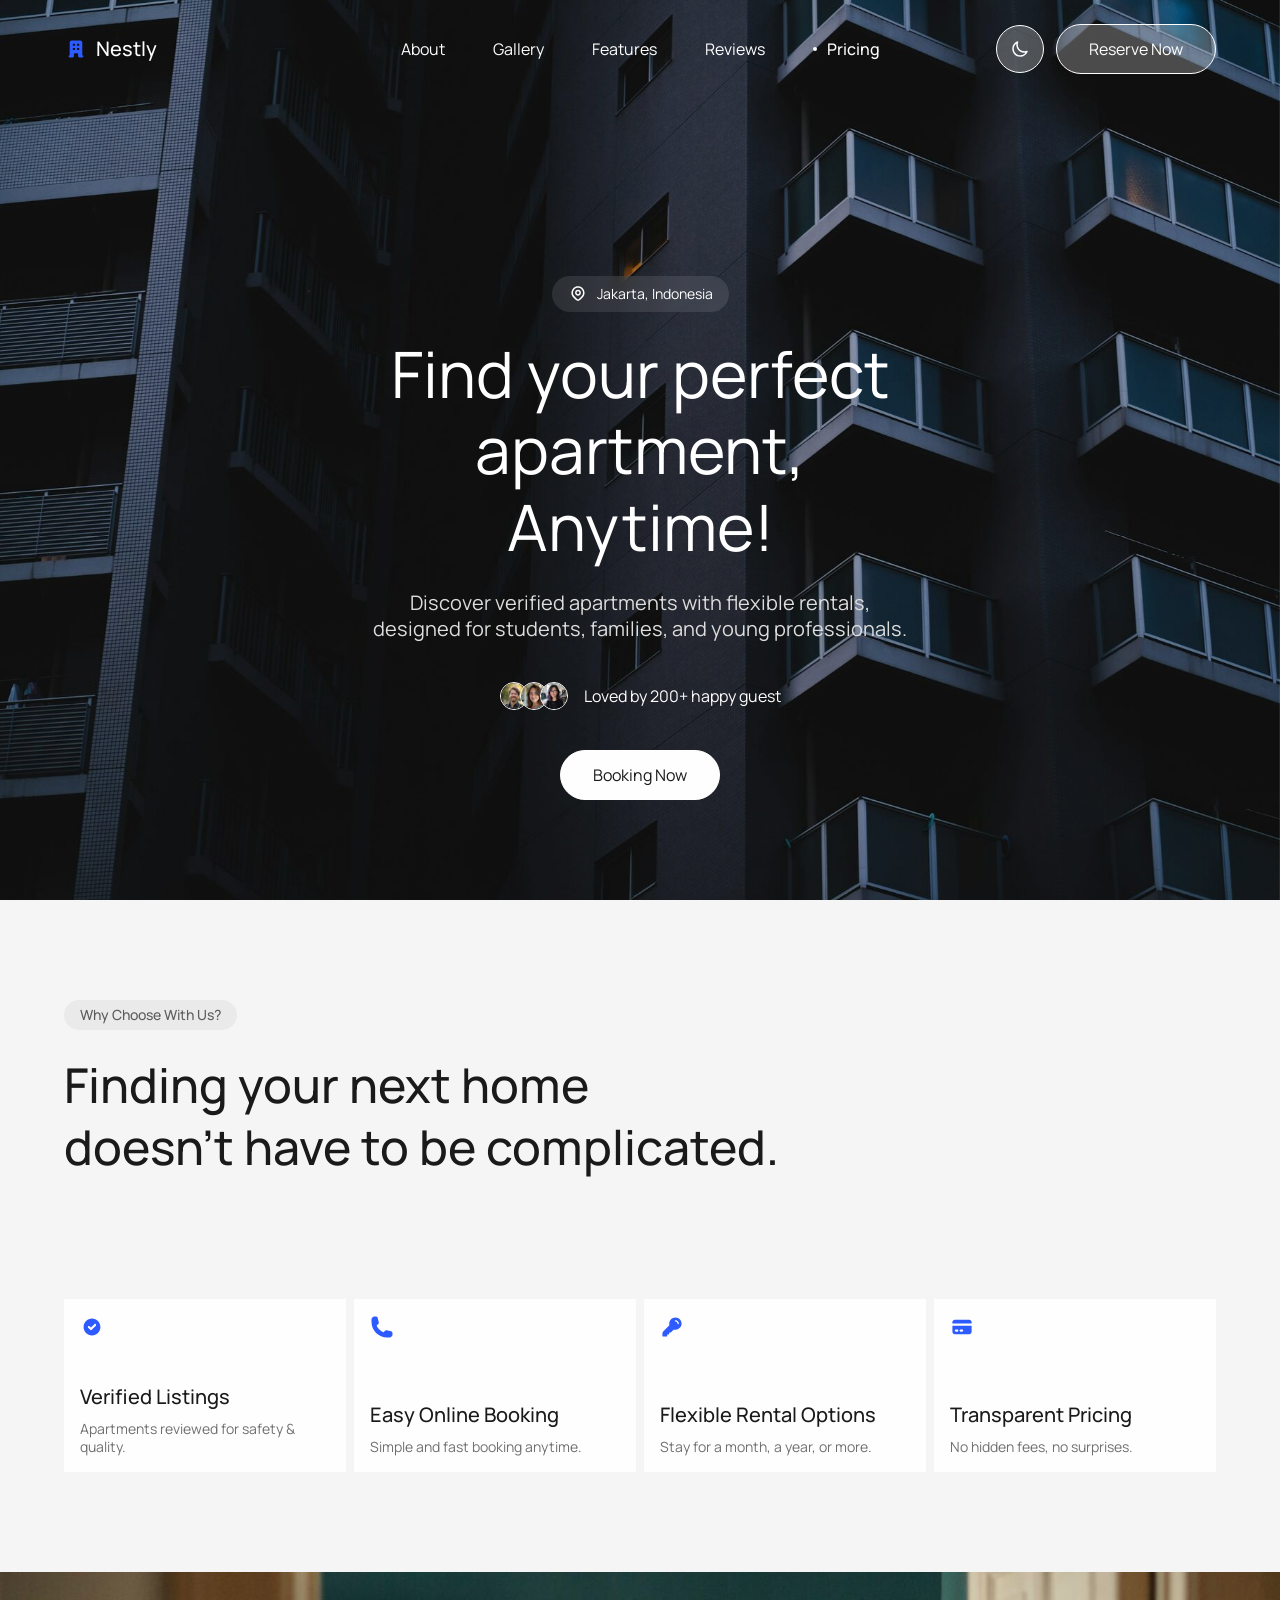
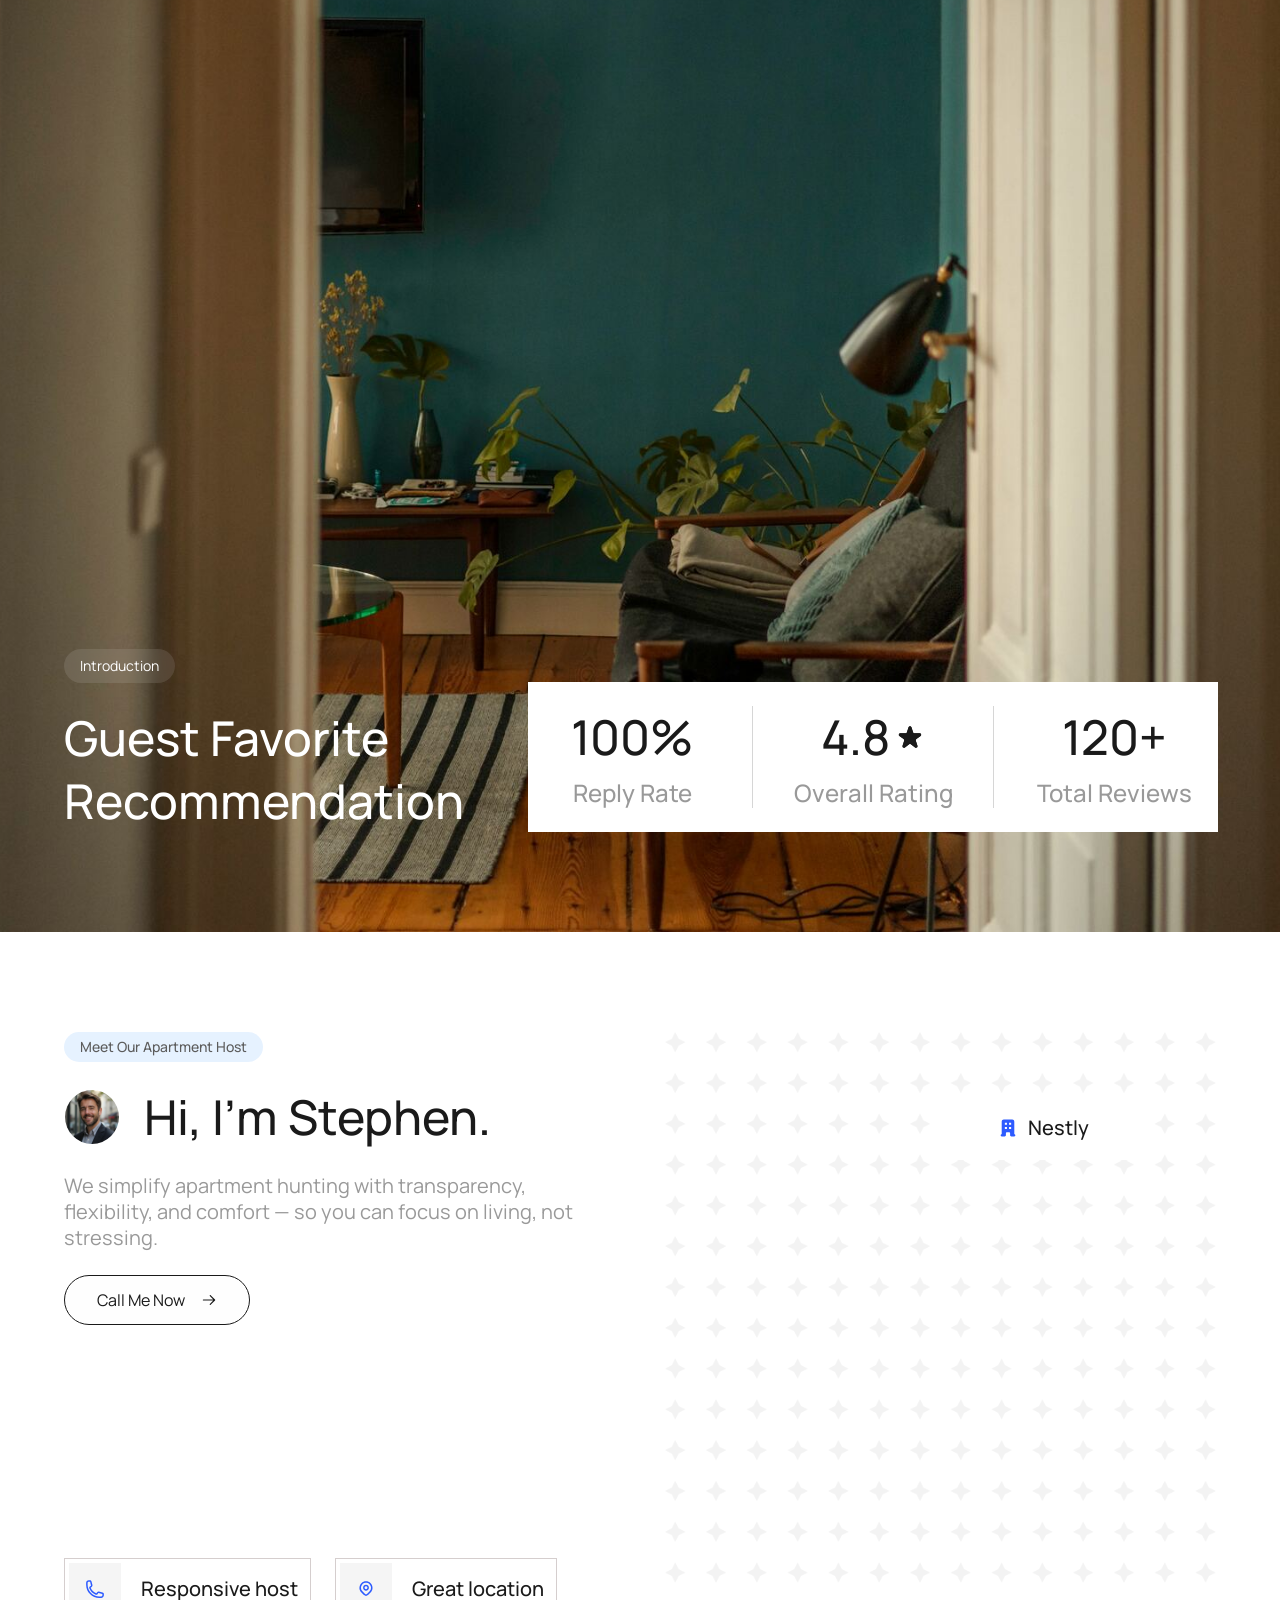
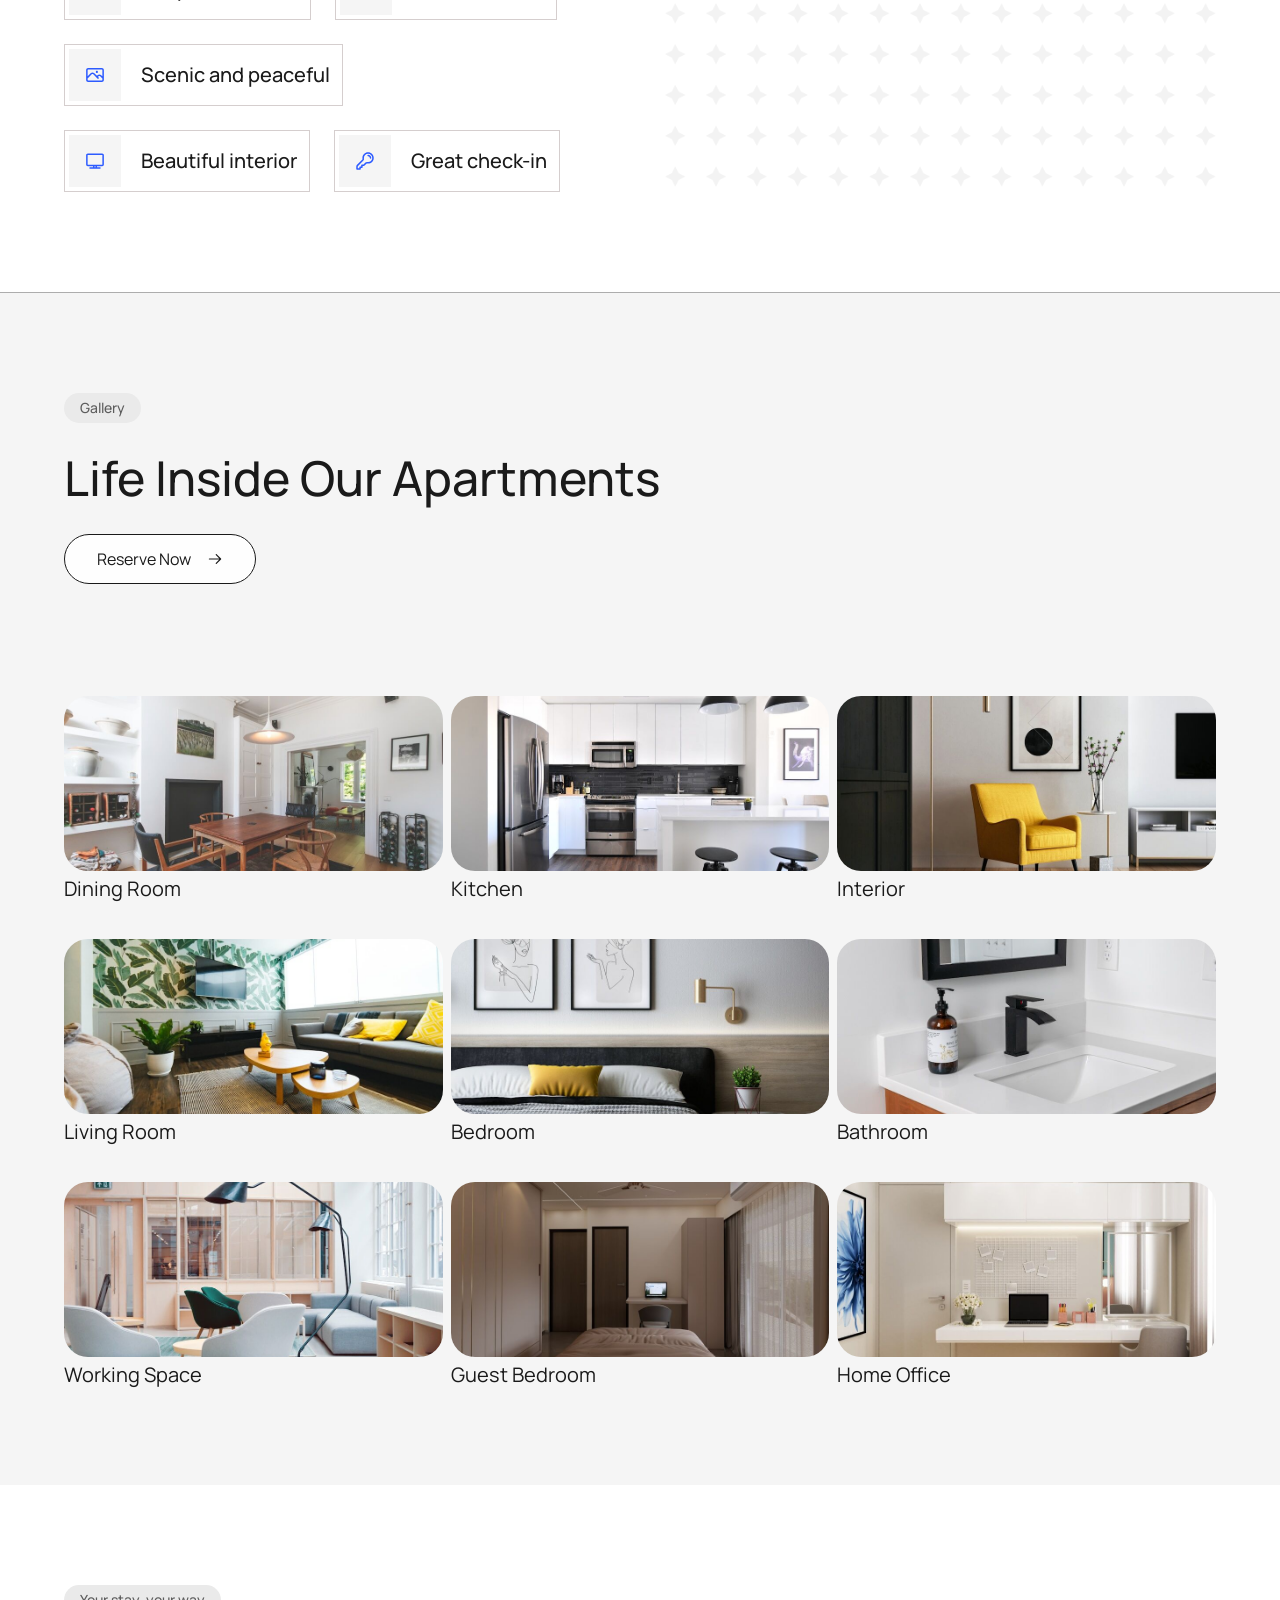
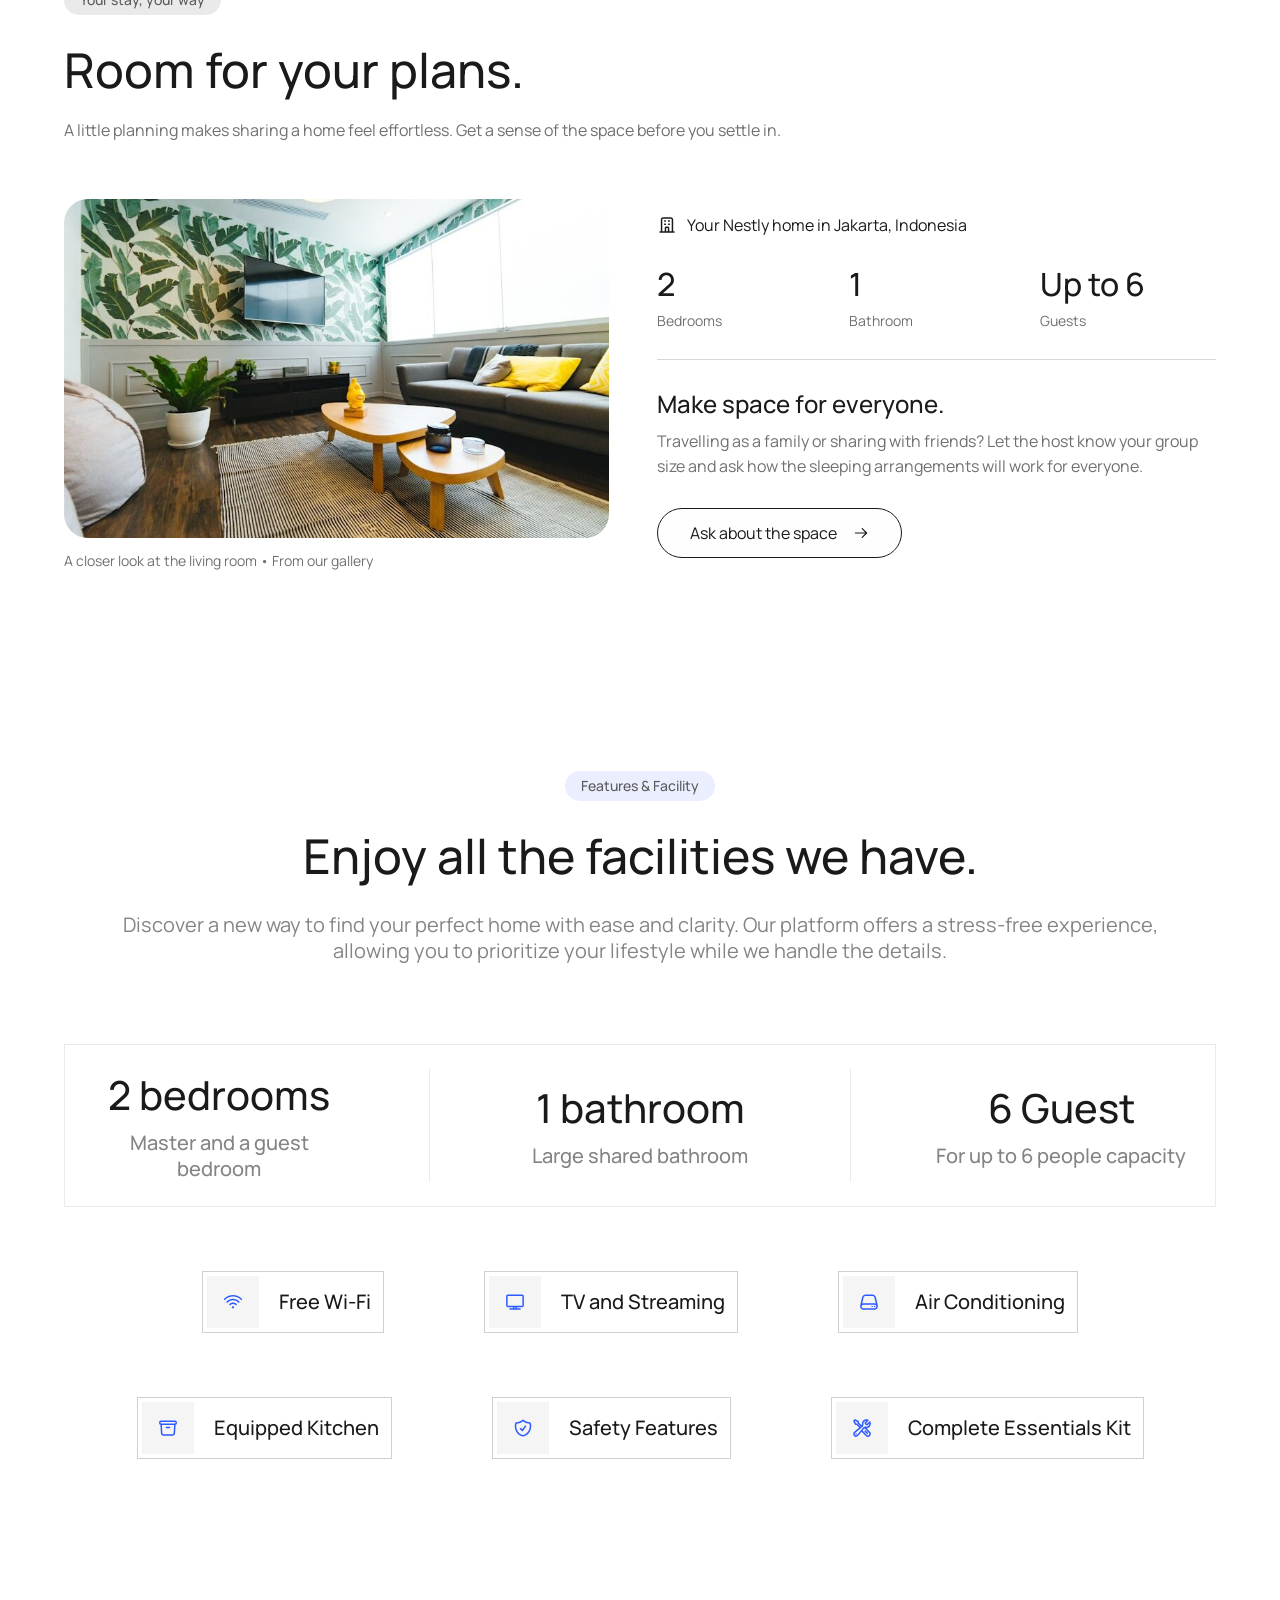
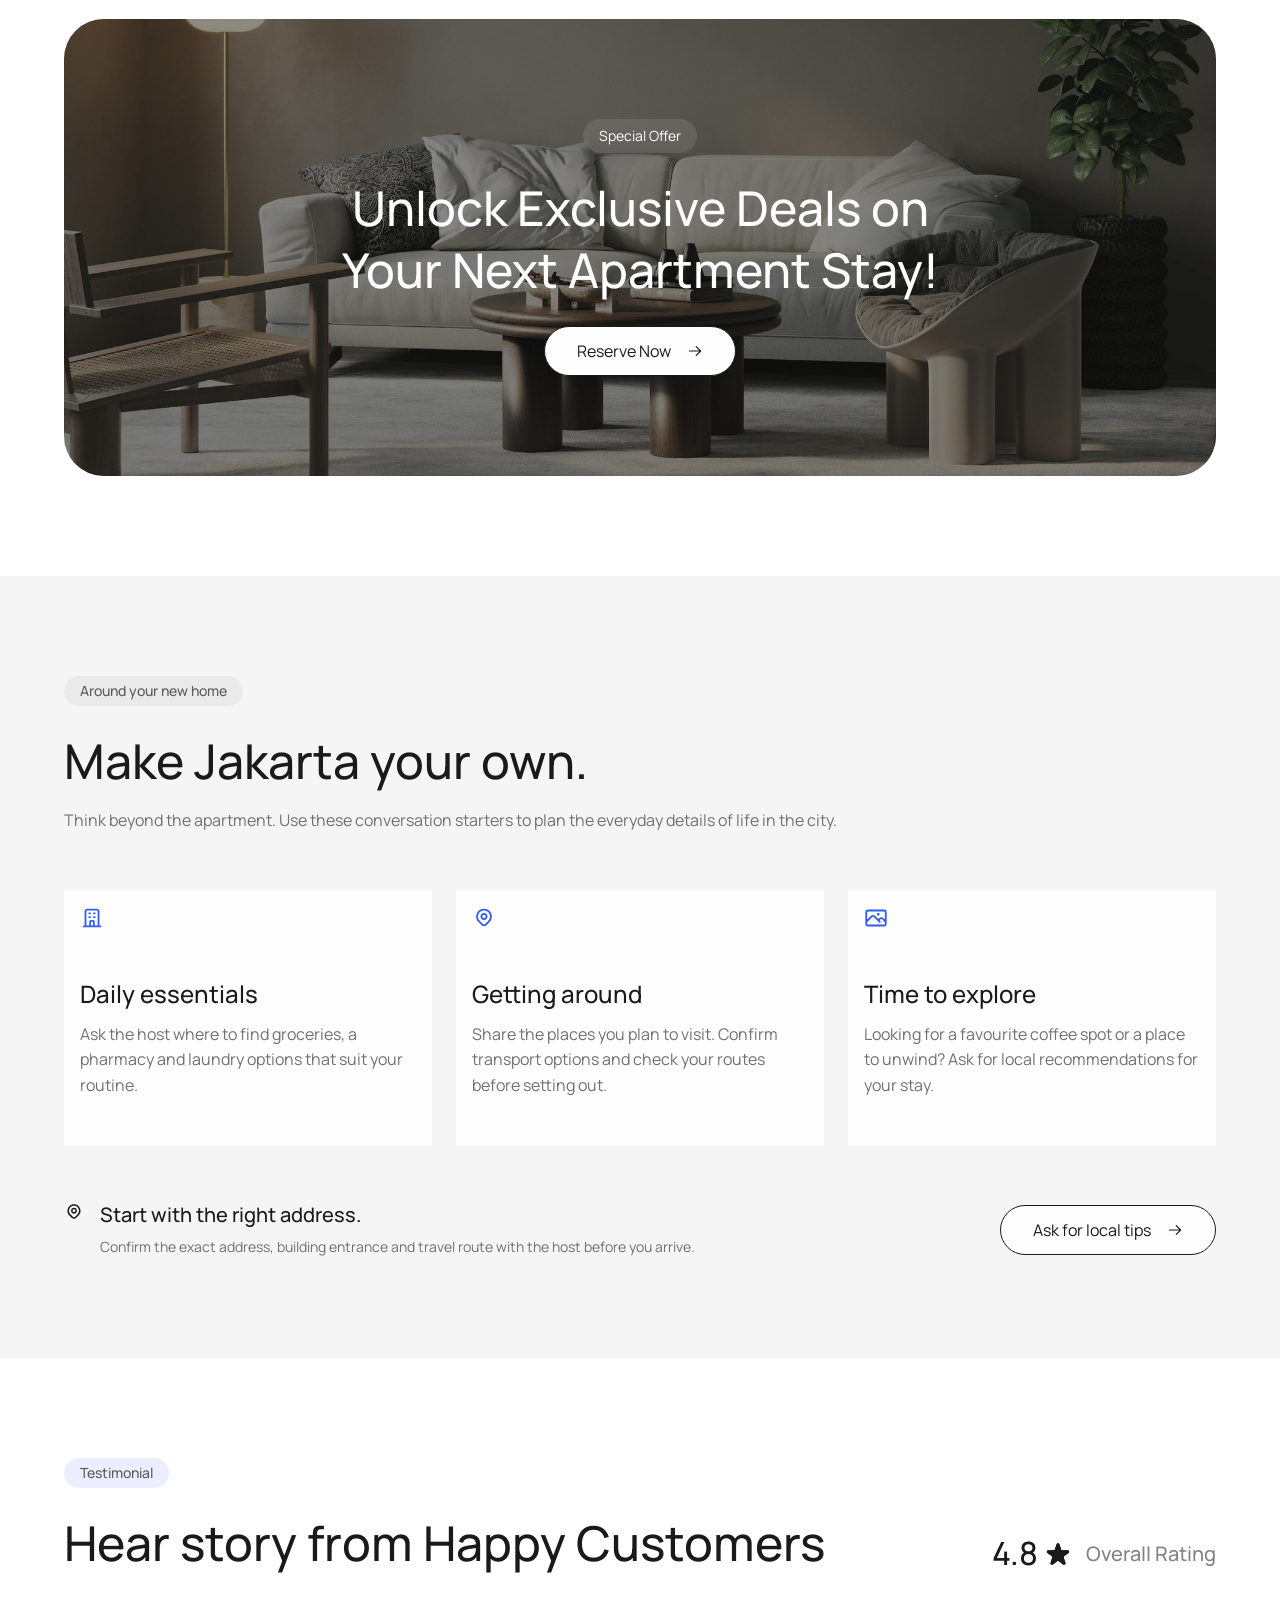
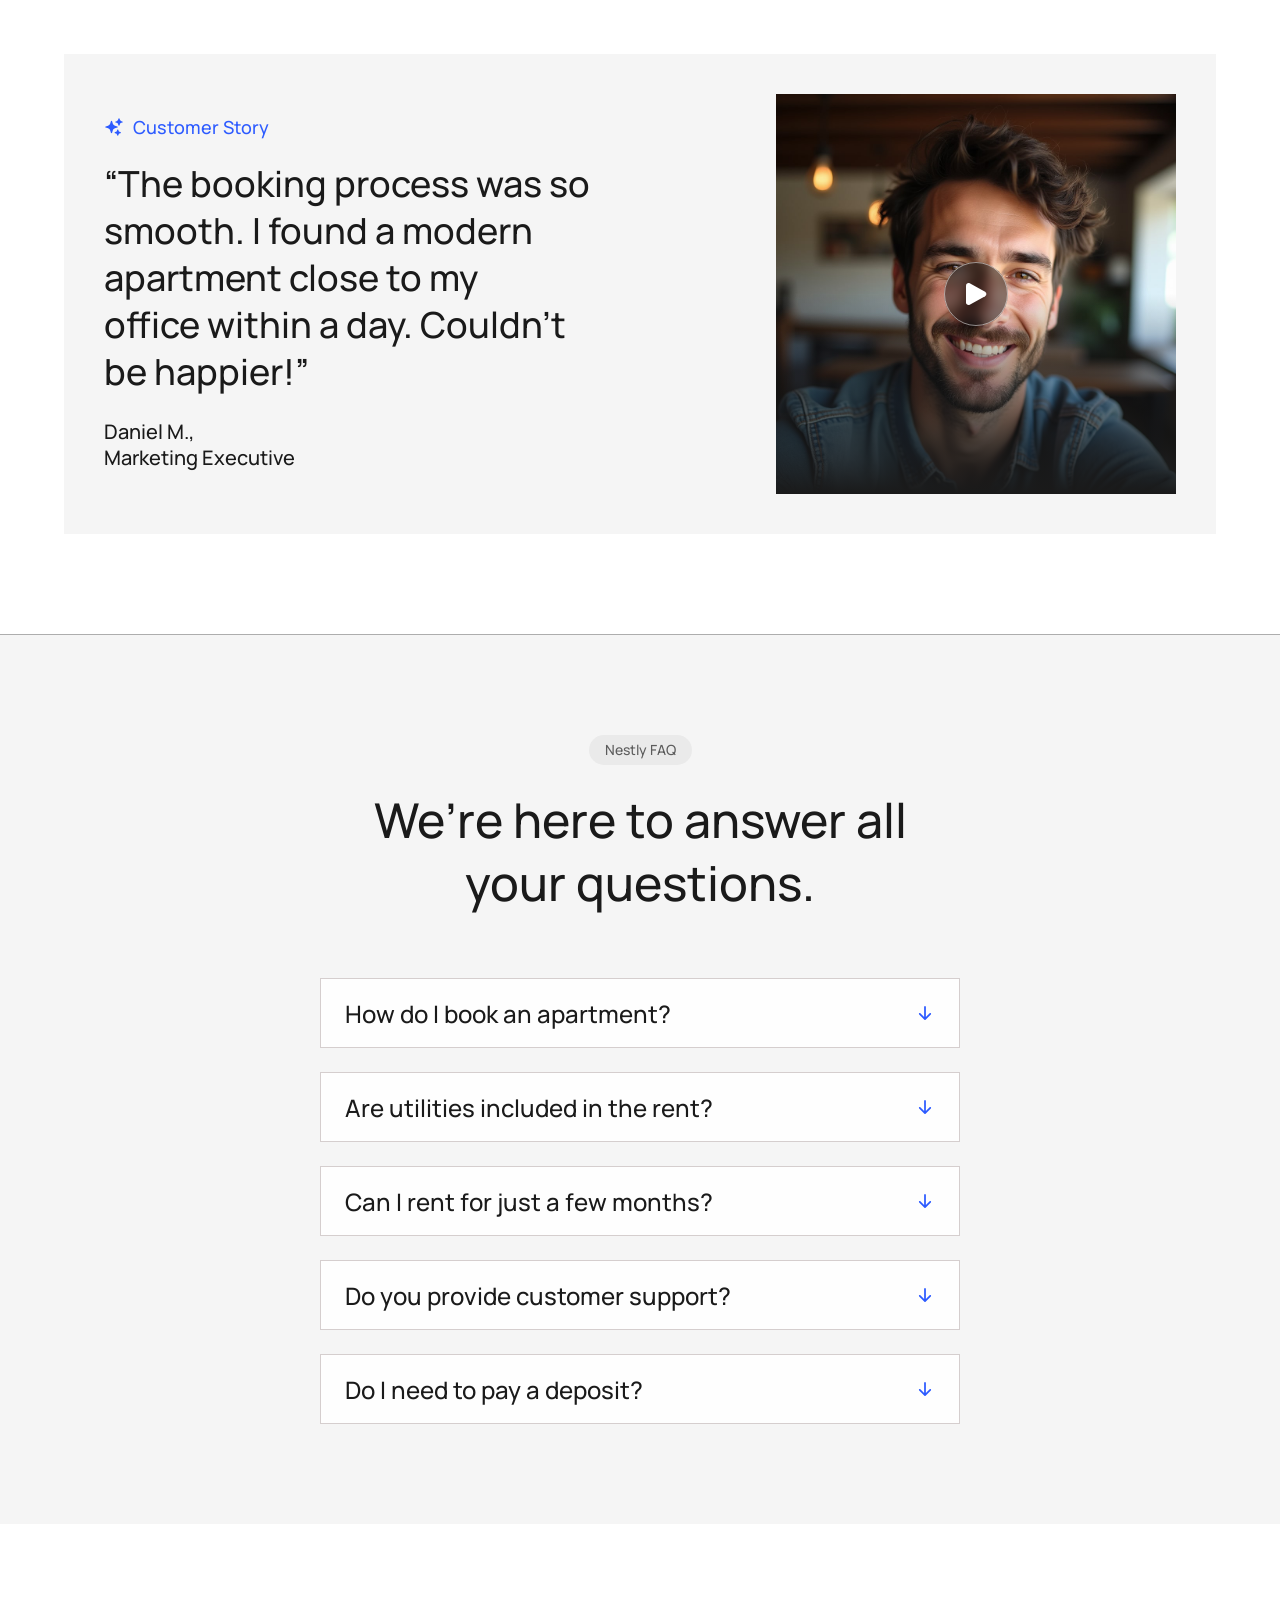
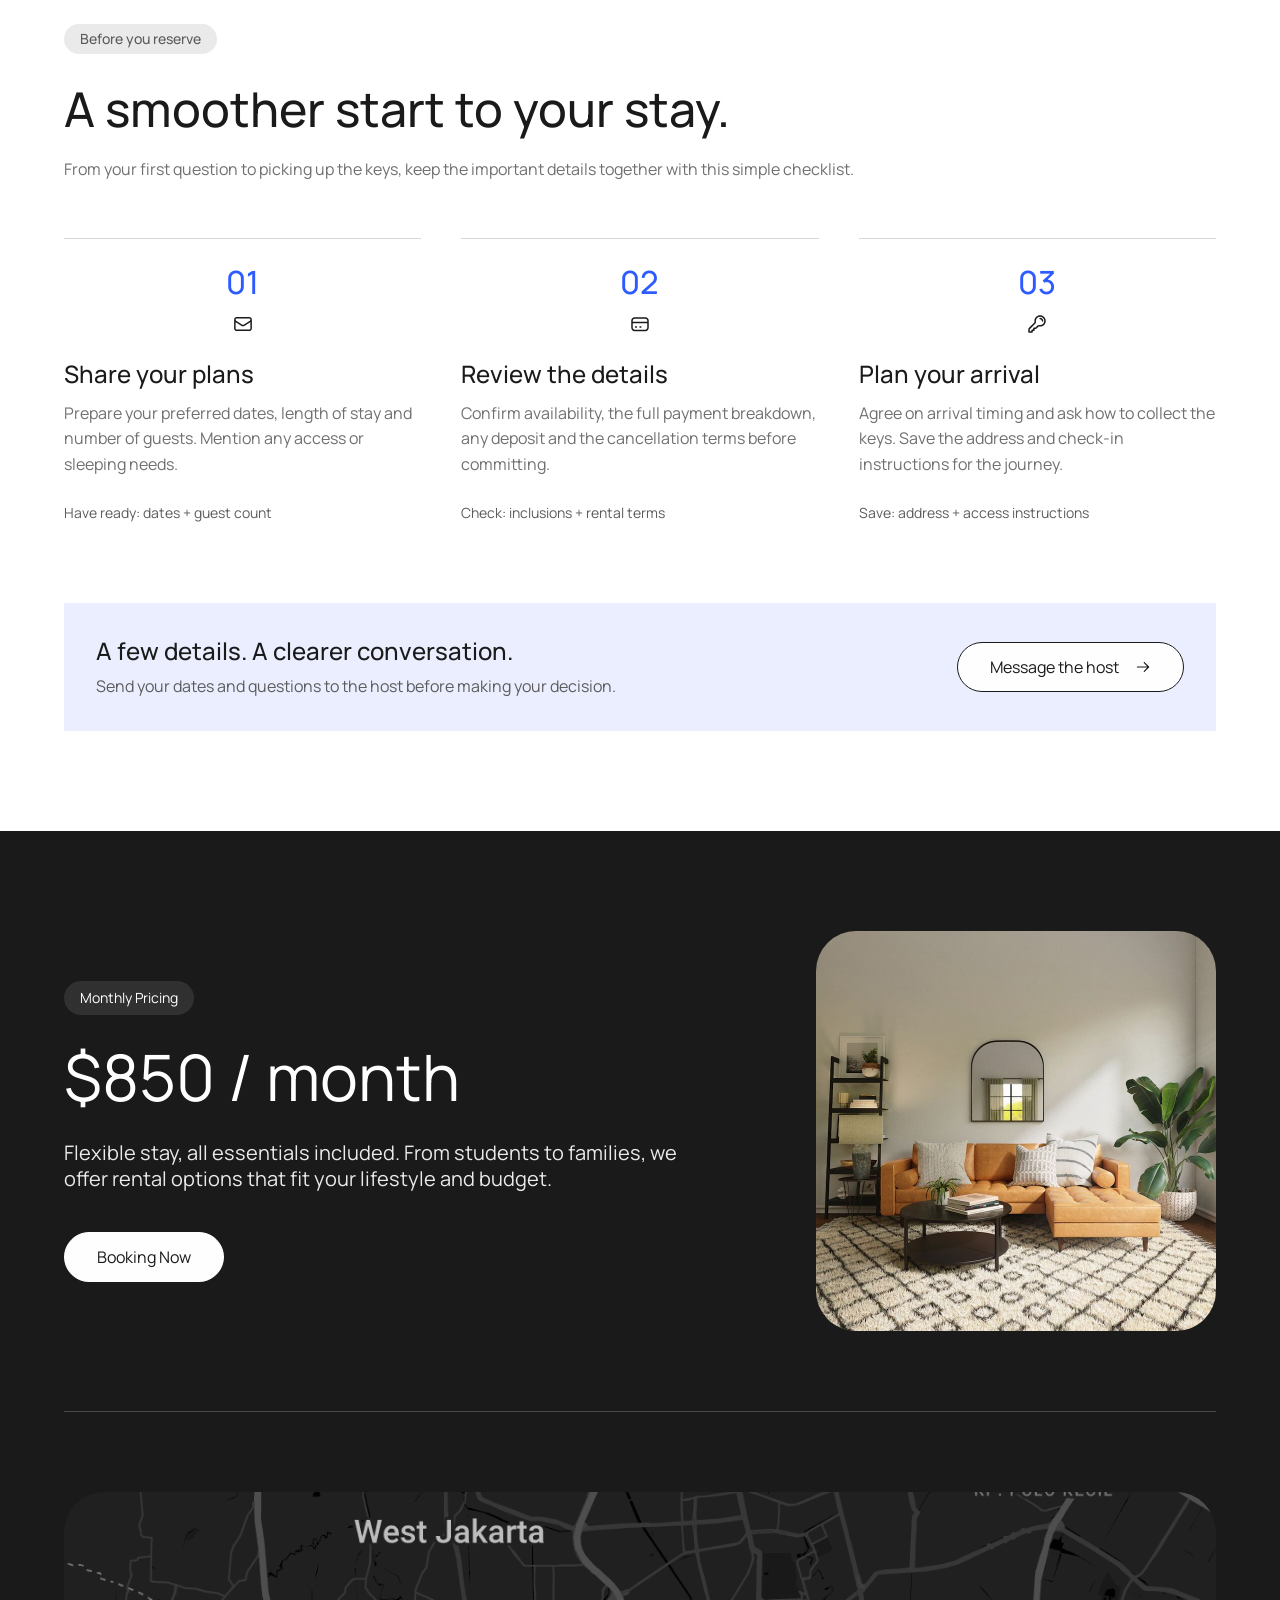
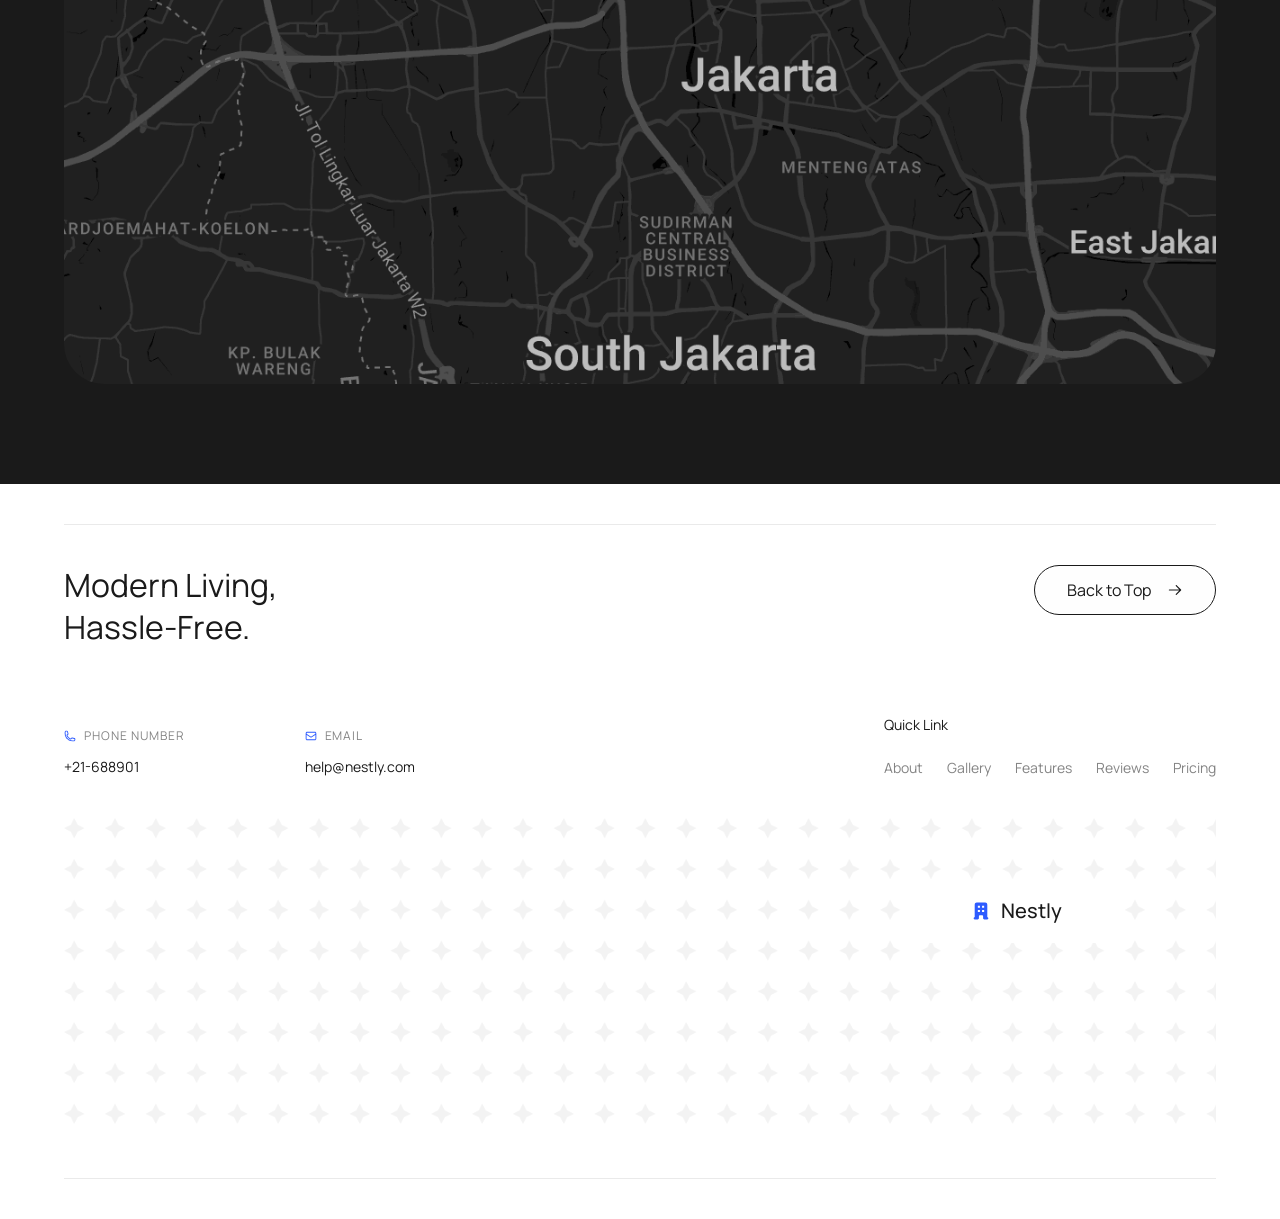
==== commit 51dc6b0f: "Store images as normal files so GitHub Pages can serve them GitHub Pages does not resolve Git LFS po" ====
--- a/index.html
+++ b/index.html
@@ -101,7 +101,7 @@
         <div class="support">
           <h3><svg class="i"><use href="#o-support-lifebuoy"/></svg>Need a little guidance?</h3>
           <p>Ask about dates, sleeping arrangements or arrival details before you reserve.</p>
-          <a href="/cdn-cgi/l/email-protection#731b161f03331d1600071f0a5d101c1e4c000611191610074e22061600071a1c1d56414312111c06075641431e0a5641430007120a"><svg class="i"><use href="#o-mail"/></svg><span>Message the host</span></a>
+          <a href="mailto:help@nestly.com?subject=Question%20about%20my%20stay"><svg class="i"><use href="#o-mail"/></svg><span>Message the host</span></a>
         </div>
       </div>
     </div>
@@ -239,7 +239,7 @@
               <h3 class="title-24">Make space for everyone.</h3>
               <p class="body-16">Travelling as a family or sharing with friends? Let the host know your group size and ask how the sleeping arrangements will work for everyone.</p>
             </div>
-            <a class="btn" href="/cdn-cgi/l/email-protection#78101d140838161d0b0c1401561b1715470b0d1a121d1b0c45290d1d0b0c1117165d4a48191a170d0c5d4a480c101d5d4a480b08191b1d">Ask about the space<svg class="i i--16"><use href="#o-arrow-right"/></svg></a>
+            <a class="btn" href="mailto:help@nestly.com?subject=Question%20about%20the%20space">Ask about the space<svg class="i i--16"><use href="#o-arrow-right"/></svg></a>
           </div>
         </div>
       </div>
@@ -304,7 +304,7 @@
               <p>Confirm the exact address, building entrance and travel route with the host before you arrive.</p>
             </div>
           </div>
-          <a class="btn" href="/cdn-cgi/l/email-protection#87efe2ebf7c7e9e2f4f3ebfea9e4e8eab8f4f2e5ede2e4f3bacbe8e4e6eba2b5b7f3eef7f4a2b5b7f7ebe2e6f4e2">Ask for local tips<svg class="i i--16"><use href="#o-arrow-right"/></svg></a>
+          <a class="btn" href="mailto:help@nestly.com?subject=Local%20tips%20please">Ask for local tips<svg class="i i--16"><use href="#o-arrow-right"/></svg></a>
         </div>
       </div>
     </section>
@@ -355,7 +355,7 @@
           </details>
           <details class="qa" name="faq">
             <summary>Do you provide customer support?<span class="qa__icon" aria-hidden="true"><svg class="i"><use href="#f-arrow-down"/></svg></span></summary>
-            <div class="qa__body"><div><p>Our host keeps a 100% reply rate. Reach us at <a href="/cdn-cgi/l/email-protection" class="__cf_email__" data-cfemail="c6aea3aab686a8a3b5b2aabfe8a5a9ab">[email&#160;protected]</a> or +21-688901.</p></div></div>
+            <div class="qa__body"><div><p>Our host keeps a 100% reply rate. Reach us at <a href="mailto:help@nestly.com">help@nestly.com</a> or +21-688901.</p></div></div>
           </details>
           <details class="qa" name="faq">
             <summary>Do I need to pay a deposit?<span class="qa__icon" aria-hidden="true"><svg class="i"><use href="#f-arrow-down"/></svg></span></summary>
@@ -397,7 +397,7 @@
             <h3>A few details. A clearer conversation.</h3>
             <p>Send your dates and questions to the host before making your decision.</p>
           </div>
-          <a class="btn" href="/cdn-cgi/l/email-protection#563e333a2616383325223a2f7835393b692523343c3335226b1439393d3f3831736466333827233f242f">Message the host<svg class="i i--16"><use href="#o-arrow-right"/></svg></a>
+          <a class="btn" href="mailto:help@nestly.com?subject=Booking%20enquiry">Message the host<svg class="i i--16"><use href="#o-arrow-right"/></svg></a>
         </div>
       </div>
     </section>
@@ -412,7 +412,7 @@
               <h2 class="pricing__price" id="price-title">$850 / month</h2>
               <p>Flexible stay, all essentials included. From students to families, we offer rental options that fit your lifestyle and budget.</p>
             </div>
-            <a class="btn btn--light" href="/cdn-cgi/l/email-protection#335b565f43735d5640475f4a1d505c5e0c404651595650470e715c5c585a5d5416010341564246564047160103167601160b03160a071601031601070b06031601031601751601035e5c5d475b">Booking Now</a>
+            <a class="btn btn--light" href="mailto:help@nestly.com?subject=Booking%20request%20%E2%80%94%20%24850%20%2F%20month">Booking Now</a>
           </div>
           <div class="pricing__img reveal"><img src="assets/img/pricing.jpg" alt="Cosy living room with orange sofa" loading="lazy" width="800" height="800"></div>
         </div>
@@ -434,7 +434,7 @@
           </div>
           <dl class="contacts">
             <div><dt><svg class="i i--12"><use href="#o-phone"/></svg>PHONE NUMBER</dt><dd><a href="tel:+21688901">+21-688901</a></dd></div>
-            <div><dt><svg class="i i--12"><use href="#o-mail"/></svg>EMAIL</dt><dd><a href="/cdn-cgi/l/email-protection#6b030e071b2b050e181f071245080406"><span class="__cf_email__" data-cfemail="670f020b1727090214130b1e4904080a">[email&#160;protected]</span></a></dd></div>
+            <div><dt><svg class="i i--12"><use href="#o-mail"/></svg>EMAIL</dt><dd><a href="mailto:help@nestly.com">help@nestly.com</a></dd></div>
           </dl>
         </div>
         <div class="footer__nav">
@@ -469,7 +469,8 @@
     </figure>
   </dialog>
 
-  <script data-cfasync="false" src="/cdn-cgi/scripts/5c5dd728/cloudflare-static/email-decode.min.js"></script><script src="assets/js/icons.js"></script>
+  <!-- <script data-cfasync="false" src="/cdn-cgi/scripts/5c5dd728/cloudflare-static/email-decode.min.js"></script> -->
+  <script src="assets/js/icons.js"></script>
   <script src="assets/js/main.js"></script>
 </body>
 </html>
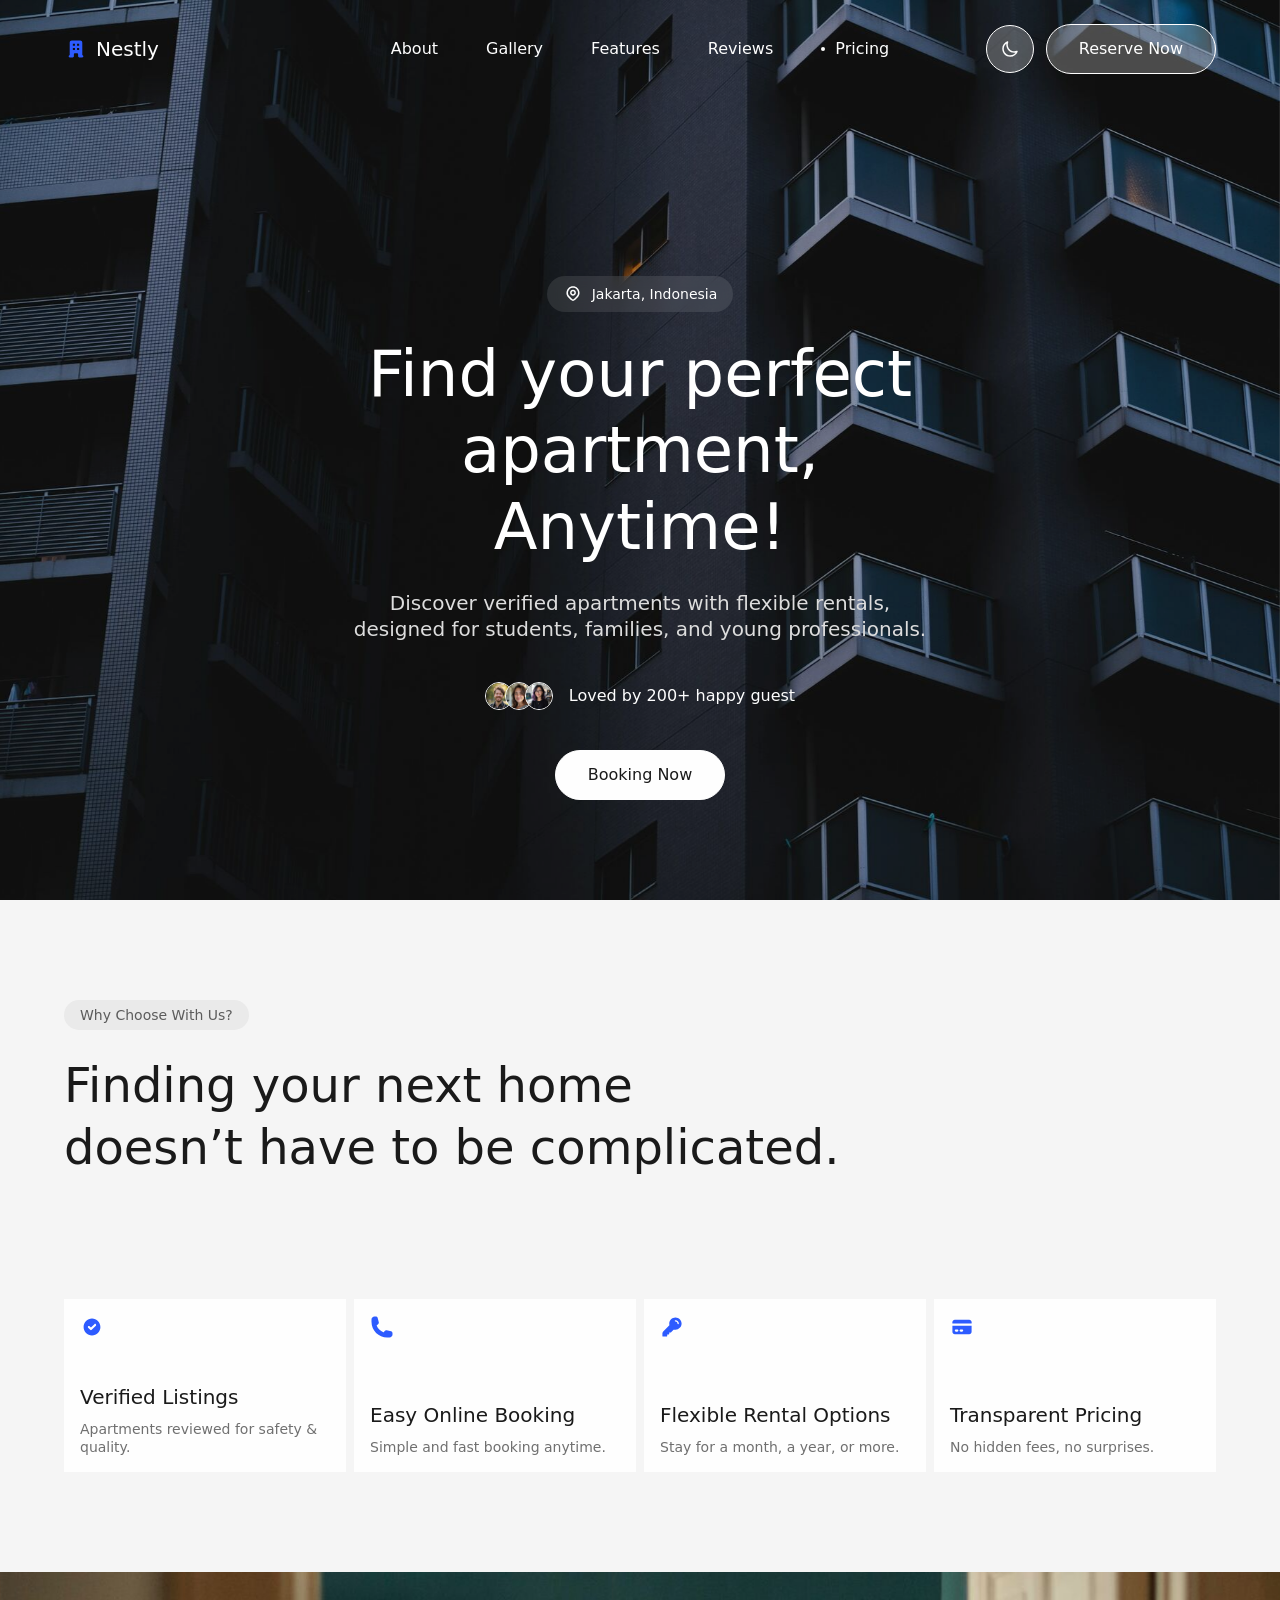
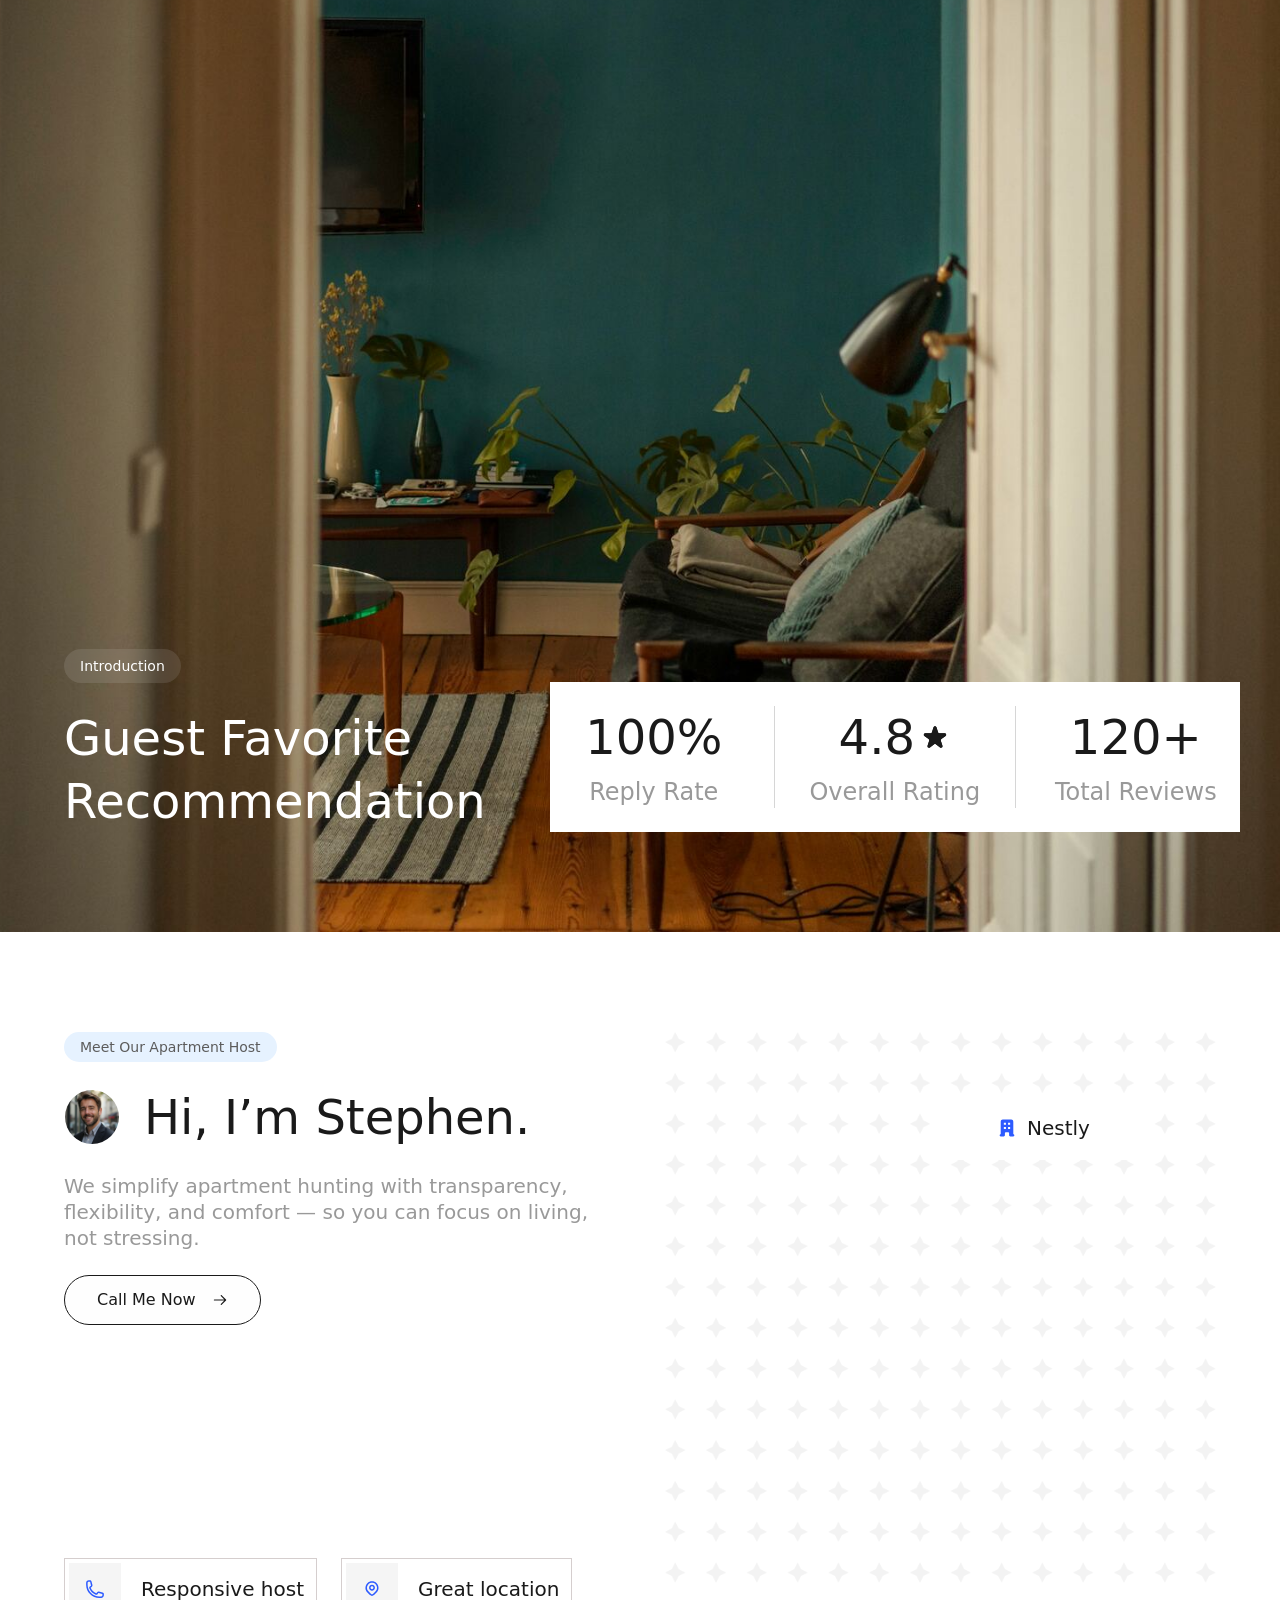
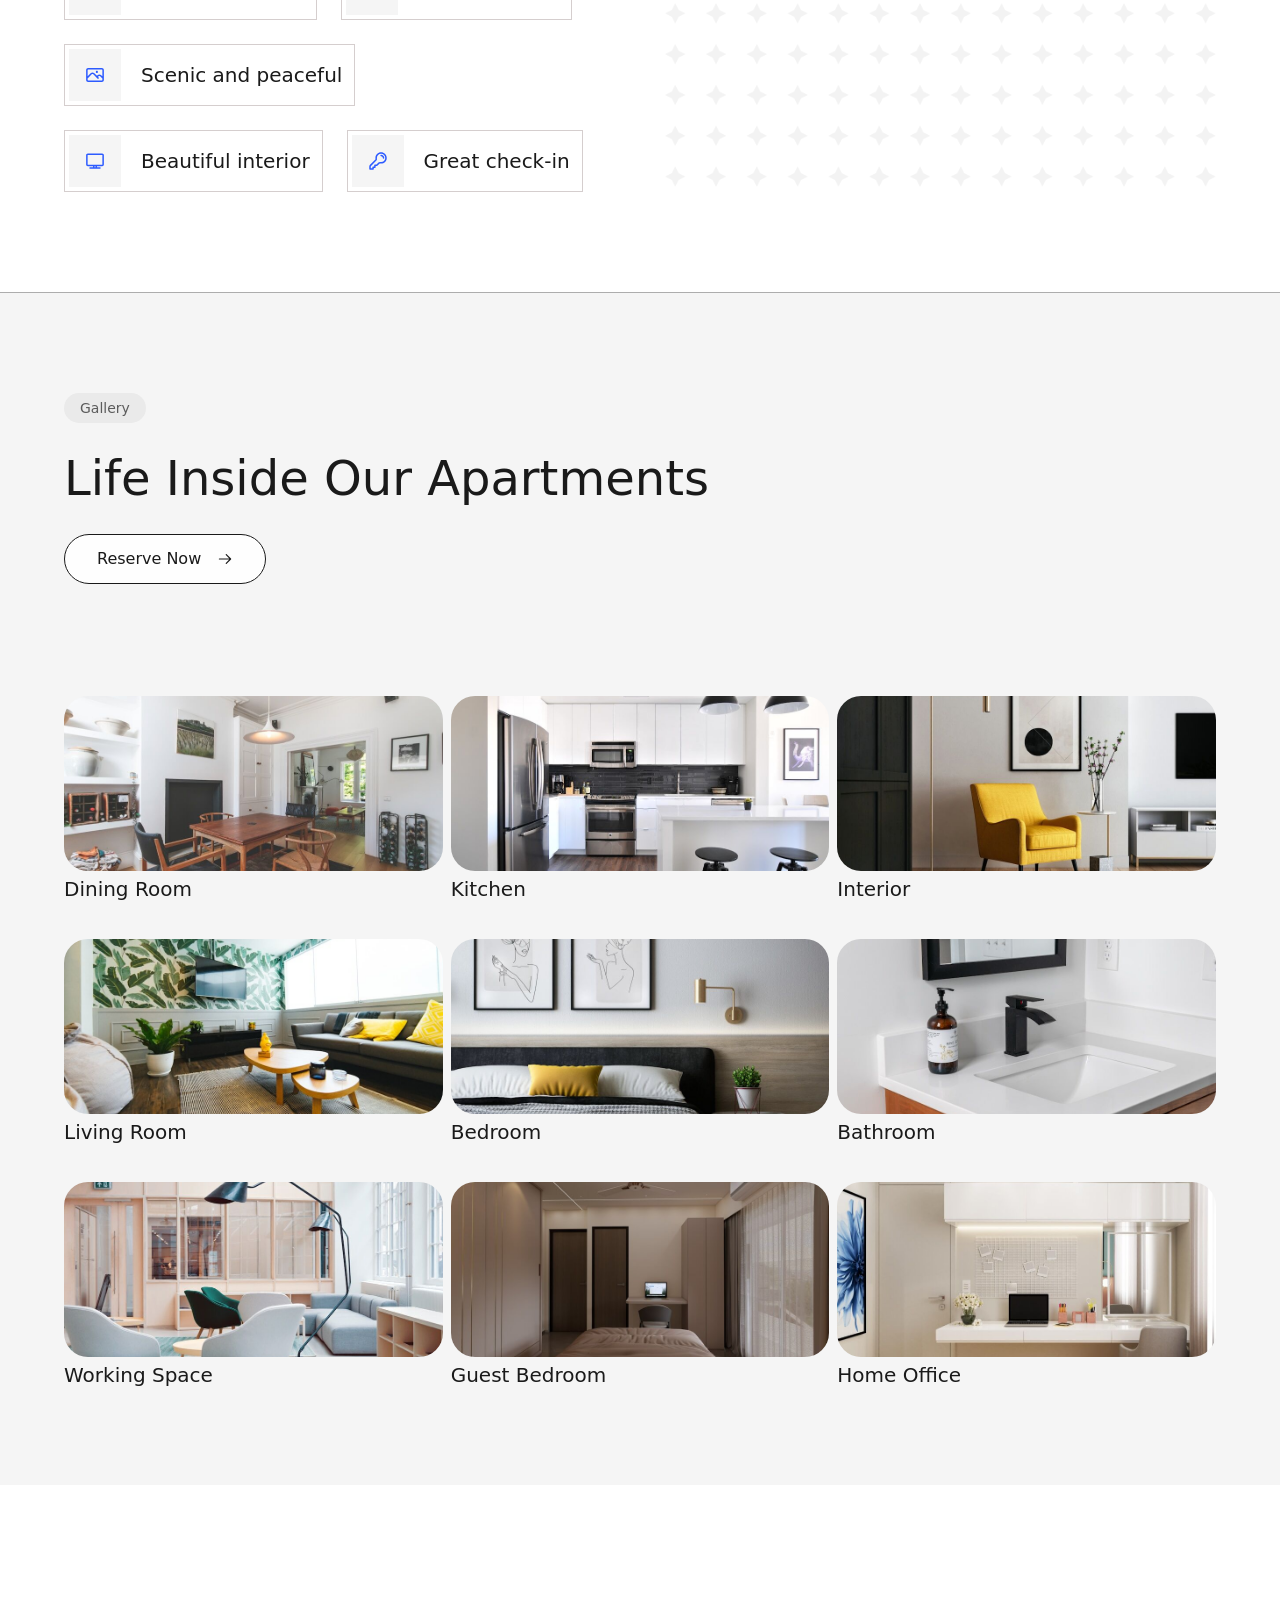
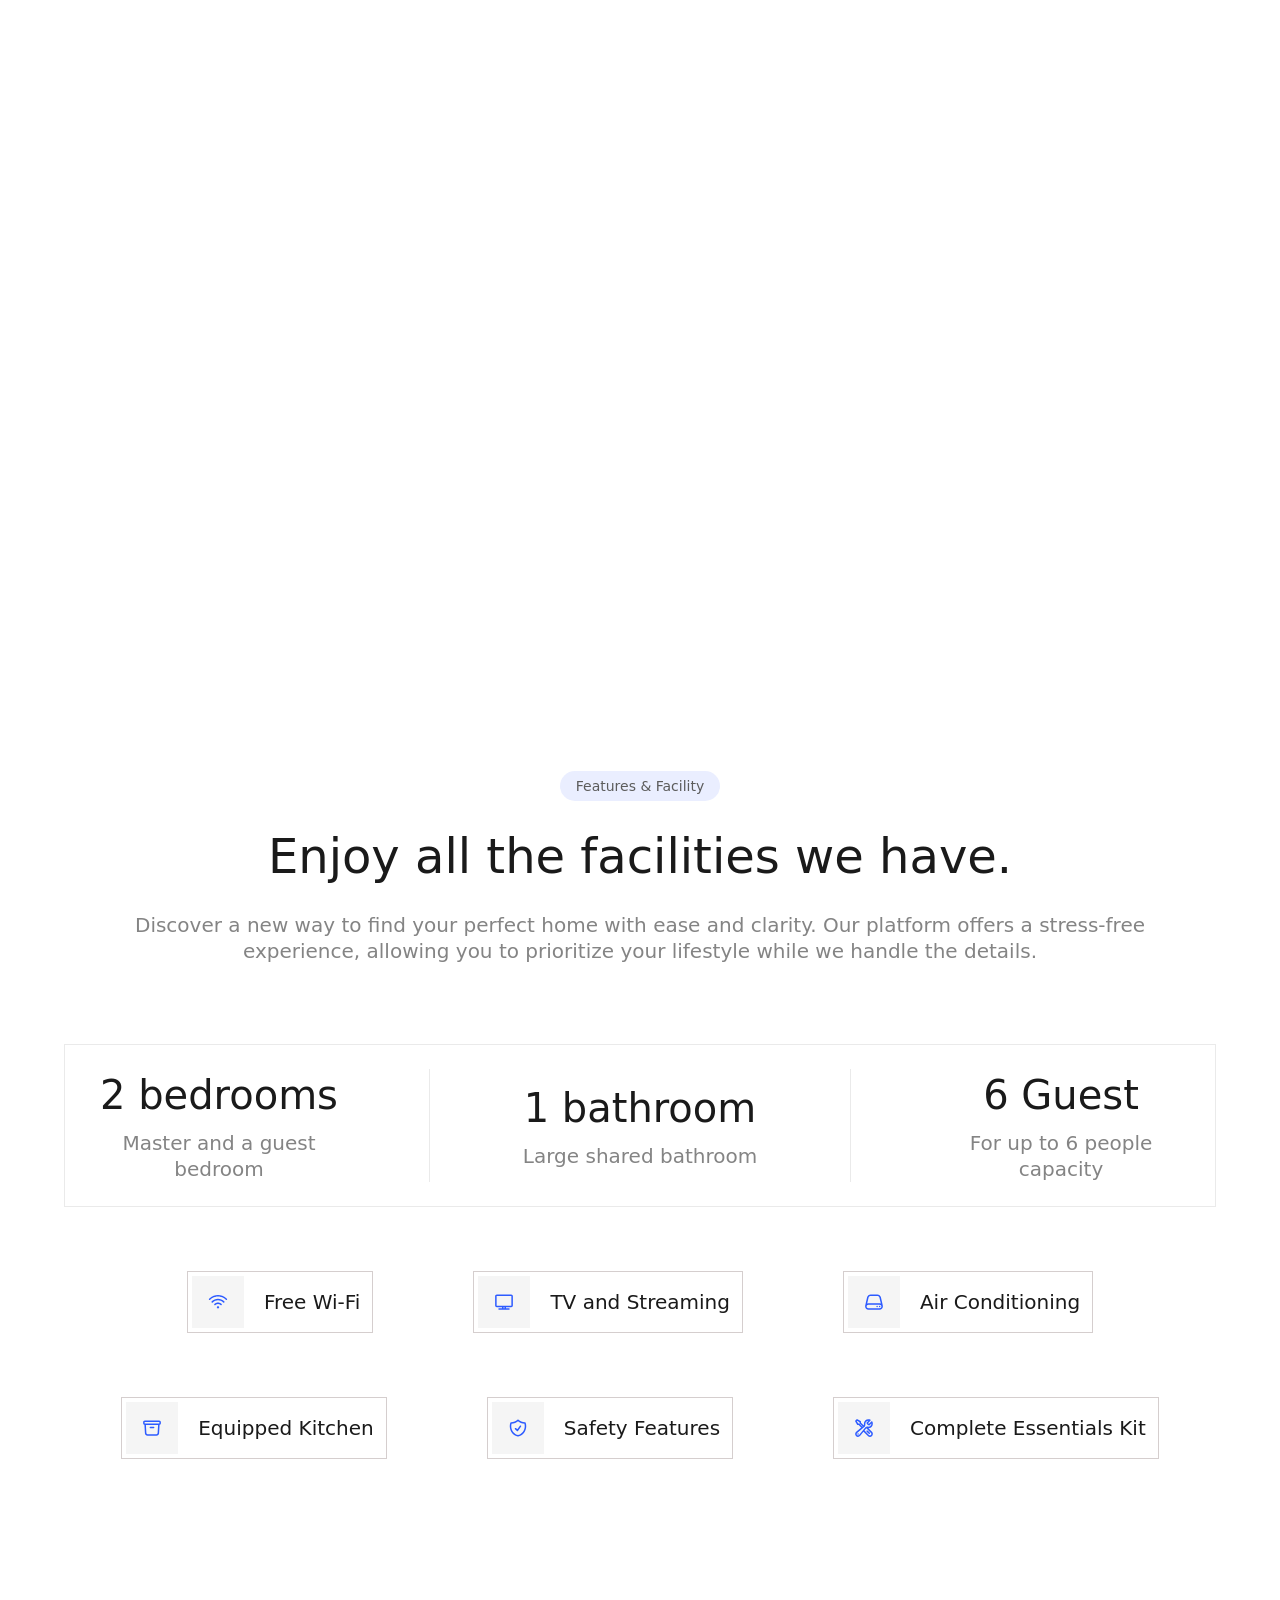
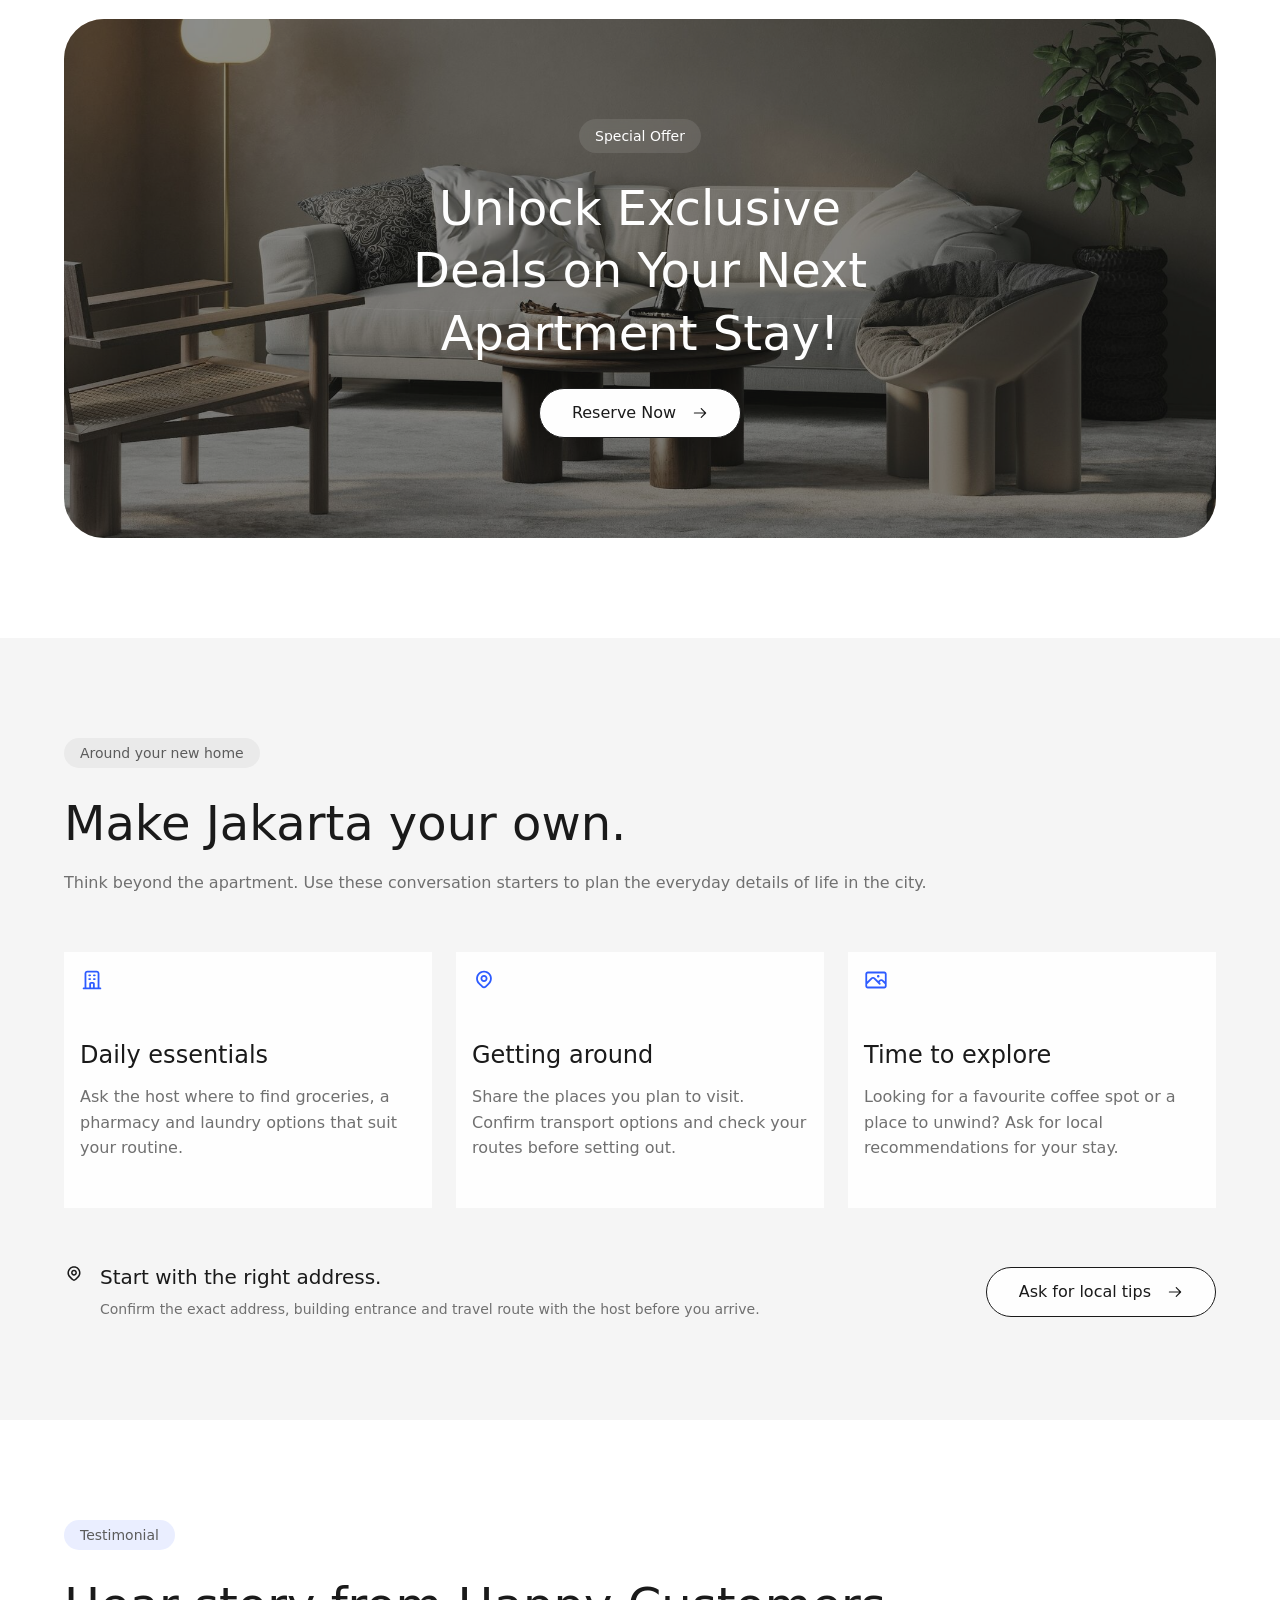
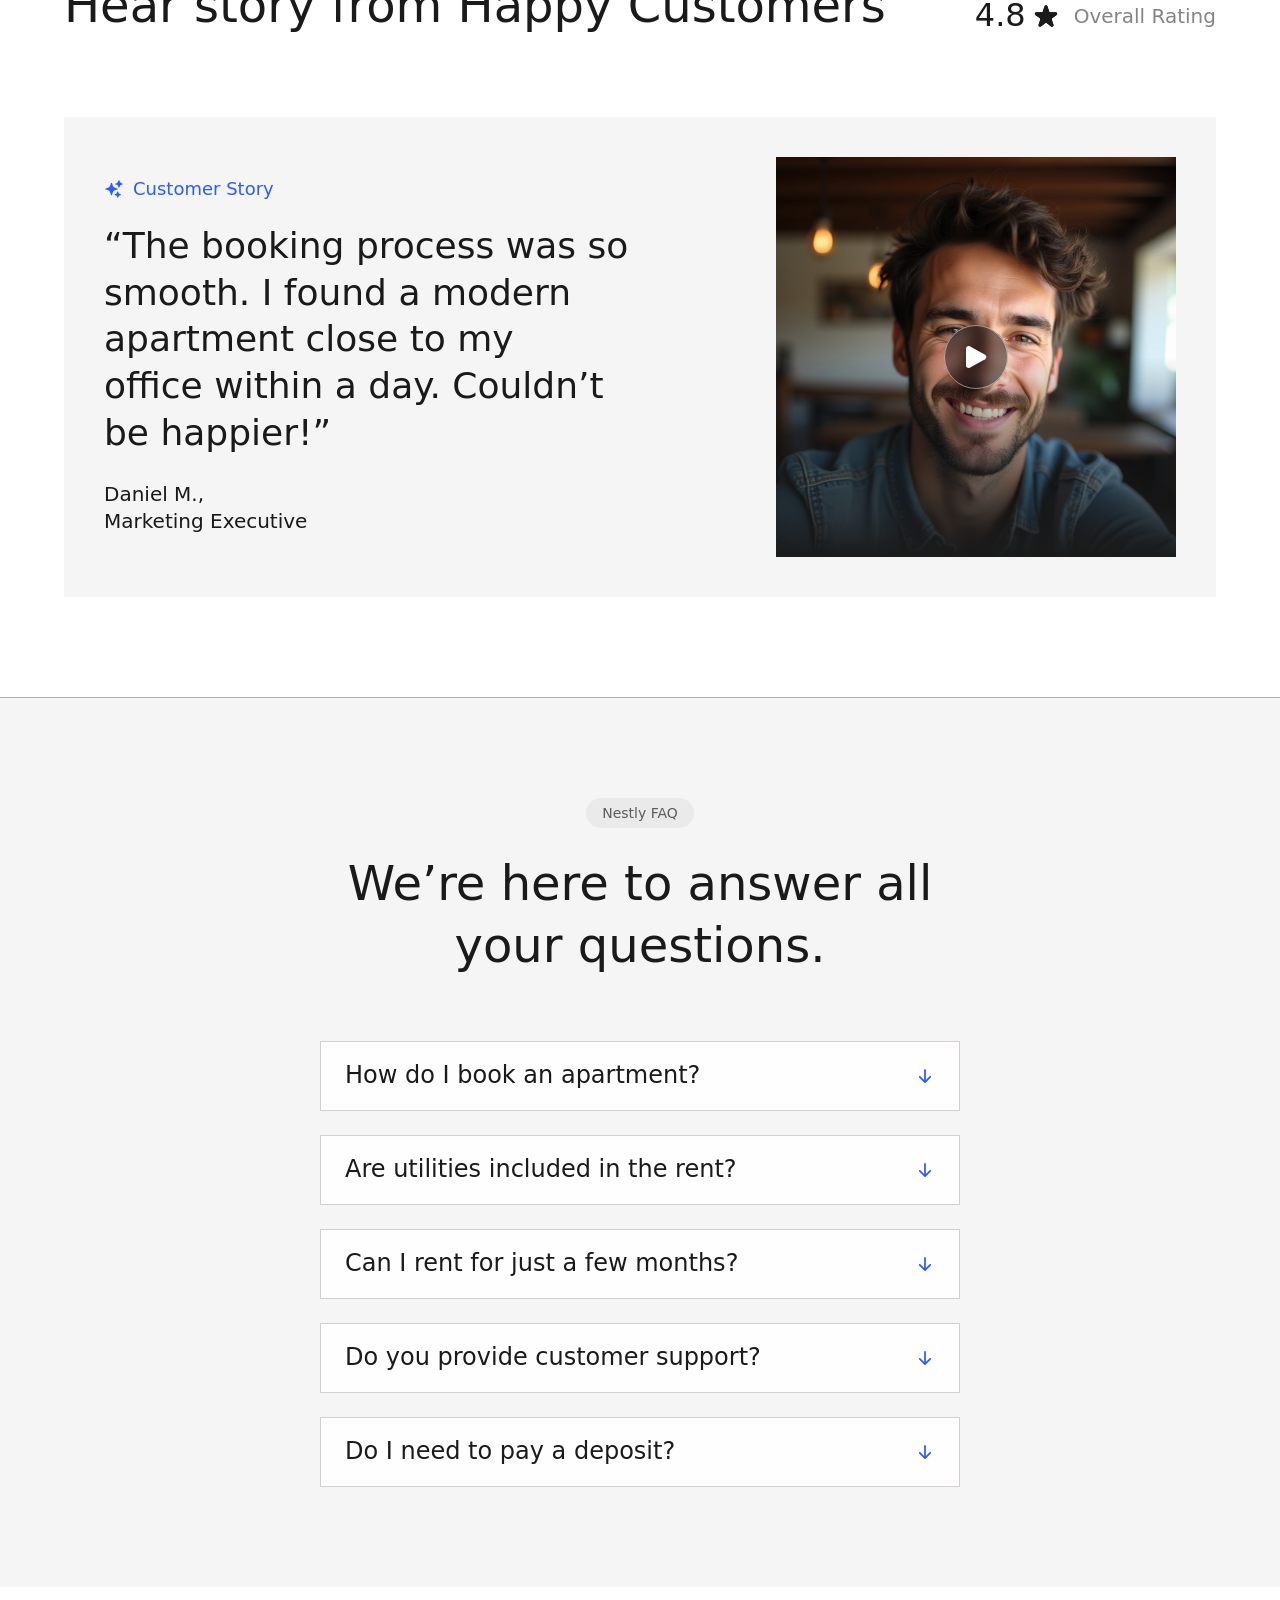
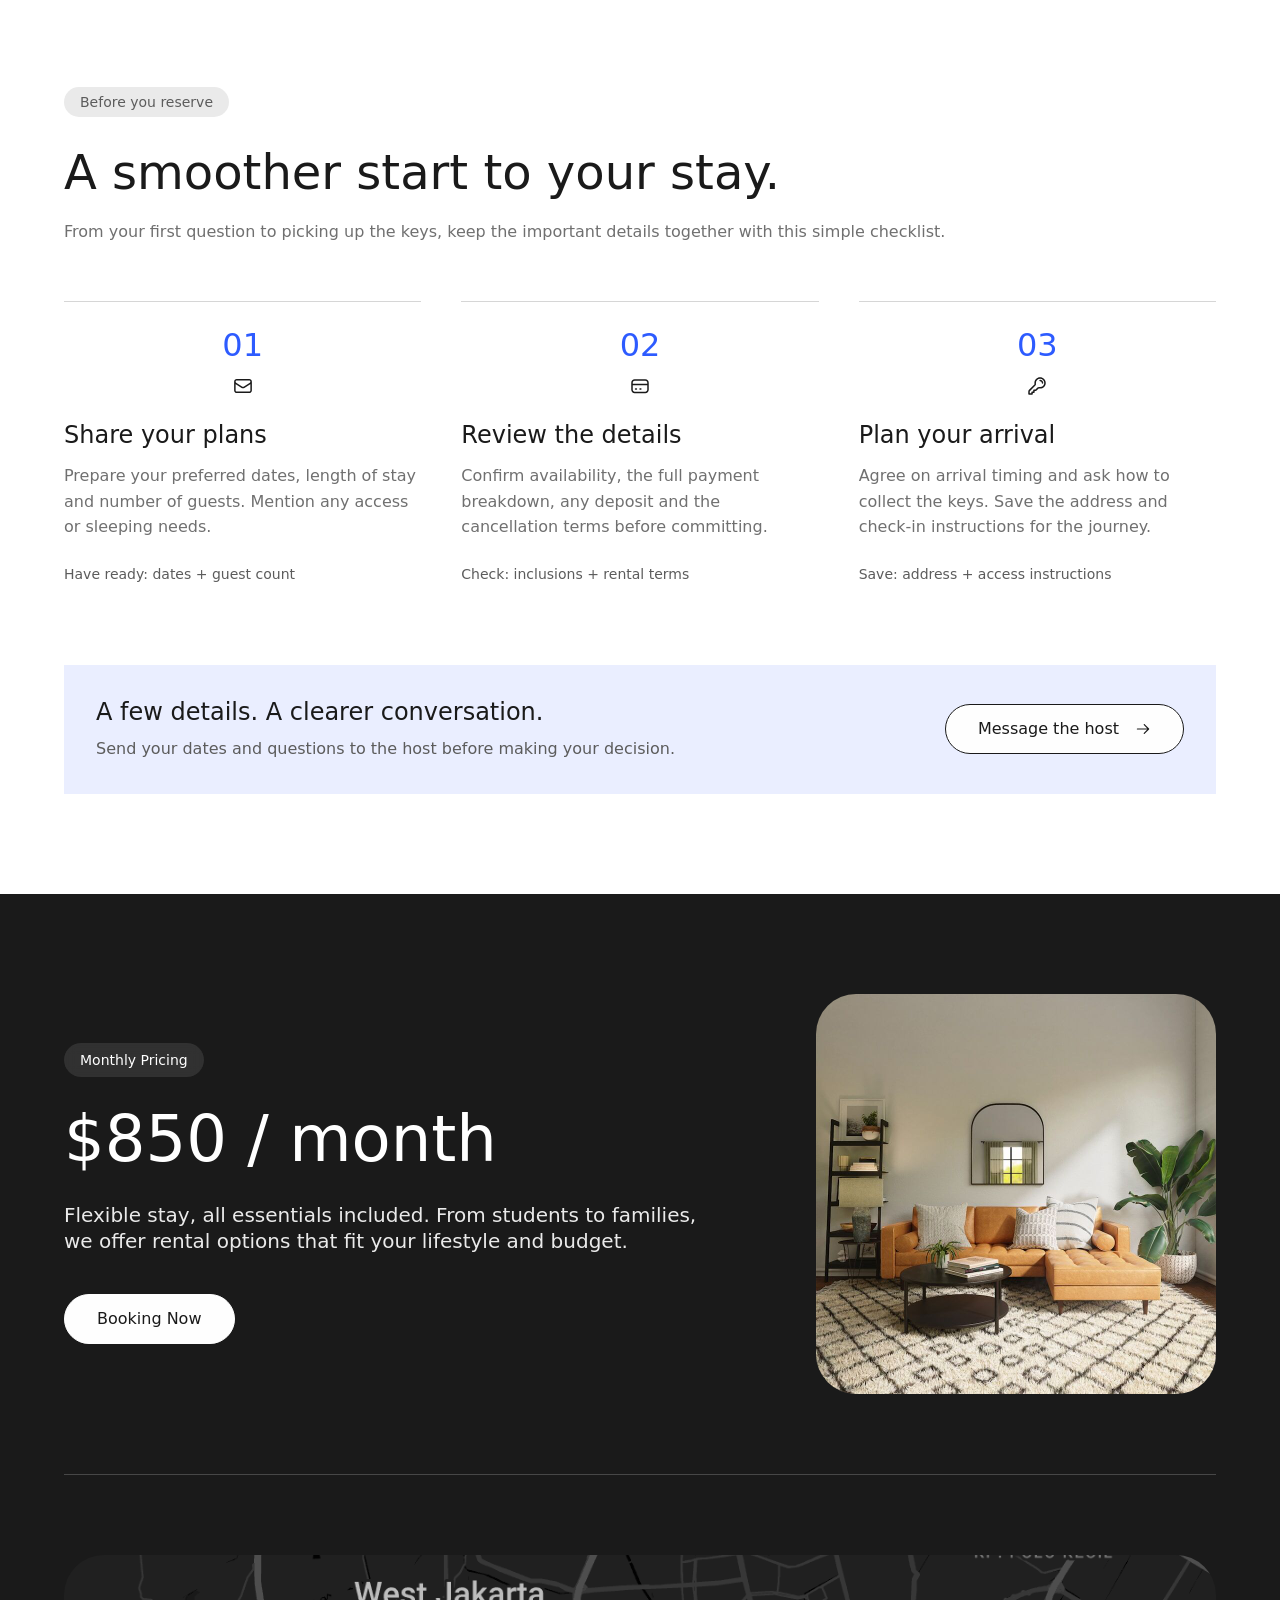
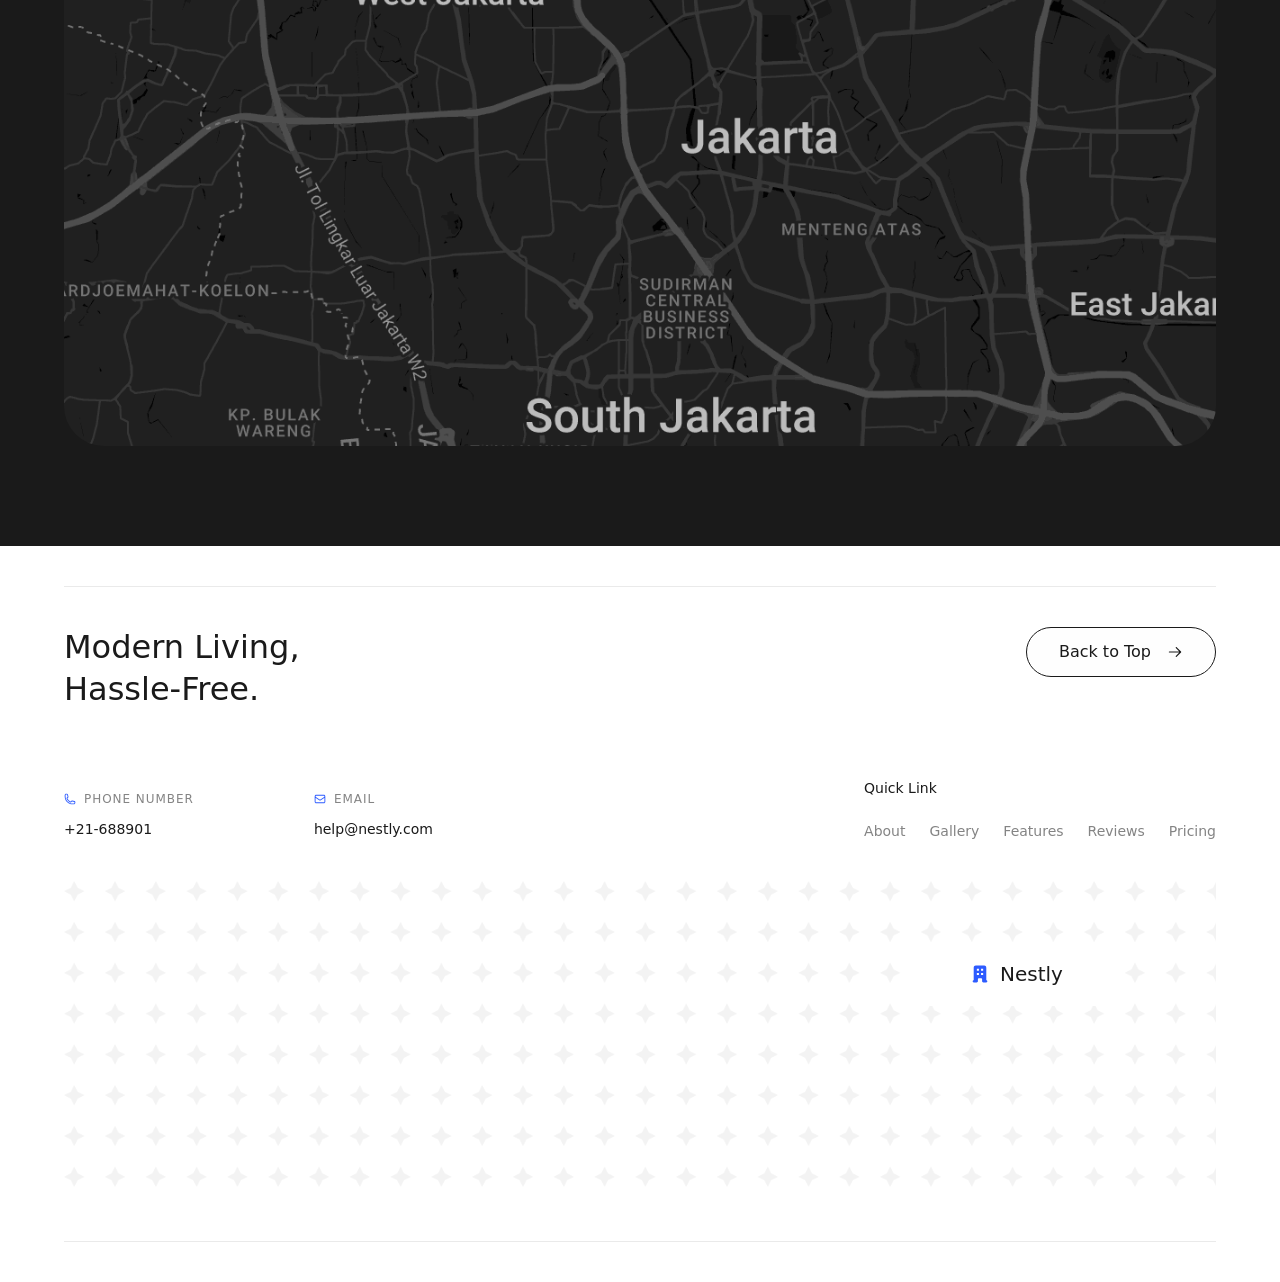
==== commit b92a4677: "Replace Google Fonts Manrope with self-hosted approved font family Wire the site to Yekan Bakh 3 (fr" ====
--- a/index.html
+++ b/index.html
@@ -11,9 +11,7 @@
   <meta property="og:description" content="Verified apartments with flexible rentals in Jakarta, Indonesia. From $850 / month.">
   <meta property="og:image" content="assets/img/hero.jpg">
   <link rel="icon" href="data:image/svg+xml,%3Csvg xmlns='http://www.w3.org/2000/svg' viewBox='0 0 20 20'%3E%3Crect width='20' height='20' rx='5' fill='%232d5bff'/%3E%3Cpath d='M6 4.5h8v11h-2.5v-3h-3v3H6z' fill='white'/%3E%3C/svg%3E">
-  <link rel="preconnect" href="https://fonts.googleapis.com">
-  <link rel="preconnect" href="https://fonts.gstatic.com" crossorigin>
-  <link href="https://fonts.googleapis.com/css2?family=Manrope:wght@400;500&display=swap" rel="stylesheet">
+  <!-- Fonts are self-hosted (assets/fonts/) — no third-party font requests -->
   <link rel="preload" as="image" href="assets/img/hero.jpg" fetchpriority="high">
   <link rel="stylesheet" href="assets/css/styles.css">
   <script>
@@ -327,7 +325,7 @@
           </div>
           <div class="story__media">
             <img src="assets/img/story-daniel.jpg" alt="Daniel M., Nestly resident" loading="lazy" width="1024" height="1024">
-            <span class="play" aria-hidden="true"><svg class="i i--32"><use href="#f-play"/></svg></span>
+            <button class="play" type="button" id="storyPlay" aria-label="Play Daniel’s story video"><svg class="i i--32"><use href="#f-play"/></svg></button>
           </div>
         </figure>
       </div>
@@ -469,7 +467,20 @@
     </figure>
   </dialog>
 
-  <!-- <script data-cfasync="false" src="/cdn-cgi/scripts/5c5dd728/cloudflare-static/email-decode.min.js"></script> -->
+  <!-- Customer story video -->
+  <dialog class="lightbox" id="videoBox" aria-label="Customer story video">
+    <button class="icon-btn lightbox__close" type="button" aria-label="Close" data-vb="close"><svg class="i"><use href="#o-x"/></svg></button>
+    <figure class="lightbox__fig">
+      <video id="storyVideo" controls playsinline loop preload="none" poster="assets/img/story-daniel.jpg" width="854" height="480">
+        <source src="assets/video/apartment-sunrise.mp4" type="video/mp4">
+        Your browser does not support HTML5 video.
+      </video>
+      <div class="lightbox__bar">
+        <figcaption>Happy days at Nestly<small>Video: Erik Furulund · “Modern Apartment Buildings Sunrise” · CC BY 4.0</small></figcaption>
+      </div>
+    </figure>
+  </dialog>
+
   <script src="assets/js/icons.js"></script>
   <script src="assets/js/main.js"></script>
 </body>
--- a/assets/css/styles.css
+++ b/assets/css/styles.css
@@ -3,6 +3,34 @@
    All values lifted from "Nestly - Apartment Landing Page UI Kit.fig"
    Breakpoints: Desktop 1440 · Tablet 1024 · Mobile 440 (fluid between)
    ========================================================================== */
+
+/* ---------- Self-hosted font: Yekan Bakh 3 (from the approved Fontpoly list) ----------
+   Drop the licensed files into assets/fonts/ with these exact names:
+     YekanBakh3-Regular.woff2  (weight 400)  — fallback: YekanBakh3-Regular.ttf
+     YekanBakh3-Medium.woff2   (weight 500)  — fallback: YekanBakh3-Medium.ttf
+   Until the files exist the page falls back to the system UI font.
+   To use another family from the list (e.g. IranSans X), duplicate these
+   blocks, change the file names and update --font below.                  */
+@font-face {
+  font-family: "Yekan Bakh 3";
+  src: local("Yekan Bakh 3"), url("../fonts/YekanBakh3-Regular.woff2") format("woff2");
+  font-weight: 400; font-style: normal; font-display: swap;
+}
+@font-face {
+  font-family: "Yekan Bakh 3";
+  src: local("Yekan Bakh 3"), url("../fonts/YekanBakh3-Regular.ttf") format("truetype");
+  font-weight: 400; font-style: normal; font-display: swap;
+}
+@font-face {
+  font-family: "Yekan Bakh 3";
+  src: local("Yekan Bakh 3 Medium"), url("../fonts/YekanBakh3-Medium.woff2") format("woff2");
+  font-weight: 500; font-style: normal; font-display: swap;
+}
+@font-face {
+  font-family: "Yekan Bakh 3";
+  src: local("Yekan Bakh 3 Medium"), url("../fonts/YekanBakh3-Medium.ttf") format("truetype");
+  font-weight: 500; font-style: normal; font-display: swap;
+}
 
 /* ---------- Tokens (Figma "Colors Token") ---------- */
 :root {
@@ -25,7 +53,7 @@
   --pricing-bg: #1a1a1a;
   --pattern-filter: none;
 
-  --font: "Manrope", ui-sans-serif, system-ui, -apple-system, "Segoe UI", sans-serif;
+  --font: "Yekan Bakh 3", "IranSans X", ui-sans-serif, system-ui, -apple-system, "Segoe UI", sans-serif;
   --pad-x: 64px;             /* desktop 64 · tablet 32 · mobile 24 */
   --pad-y: 100px;
   --maxw: 1312px;
@@ -357,6 +385,7 @@
 @keyframes fadeIn { from { opacity: 0; } to { opacity: 1; } }
 .lightbox__fig { display: flex; flex-direction: column; gap: 16px; width: min(1100px, 92vw); }
 .lightbox__fig img { width: 100%; max-height: 76vh; object-fit: contain; border-radius: 24px; background: #000; }
+.lightbox__fig video { width: 100%; aspect-ratio: 16 / 9; object-fit: cover; border-radius: 24px; background: #000; display: block; }
 .lightbox__bar { display: flex; justify-content: space-between; align-items: center; gap: 16px; }
 .lightbox__bar figcaption { font-size: 20px; line-height: 1.3; }
 .lightbox__bar small { color: #adadad; font-size: 14px; margin-left: 12px; }
@@ -458,7 +487,10 @@
   position: absolute; z-index: 1; left: 50%; top: 50%; width: 64px; height: 64px; margin: -32px 0 0 -32px;
   border-radius: 100px; background: rgba(26, 26, 26, .5); color: #fff; display: grid; place-items: center;
   -webkit-backdrop-filter: blur(4px); backdrop-filter: blur(4px);
-}
+  border: 0; padding: 0; cursor: pointer; transition: background .25s var(--ease), transform .25s var(--ease);
+}
+.play:hover { background: rgba(45, 91, 255, .9); transform: scale(1.06); }
+.play:focus-visible { outline: 2px solid #fff; outline-offset: 3px; }
 .play::before { content: ""; position: absolute; inset: 0; border-radius: inherit; border: 1px solid rgba(255, 255, 255, .5); animation: pulse 2.4s var(--ease) infinite; }
 @keyframes pulse { 0% { transform: scale(1); opacity: .9; } 100% { transform: scale(1.6); opacity: 0; } }
 
